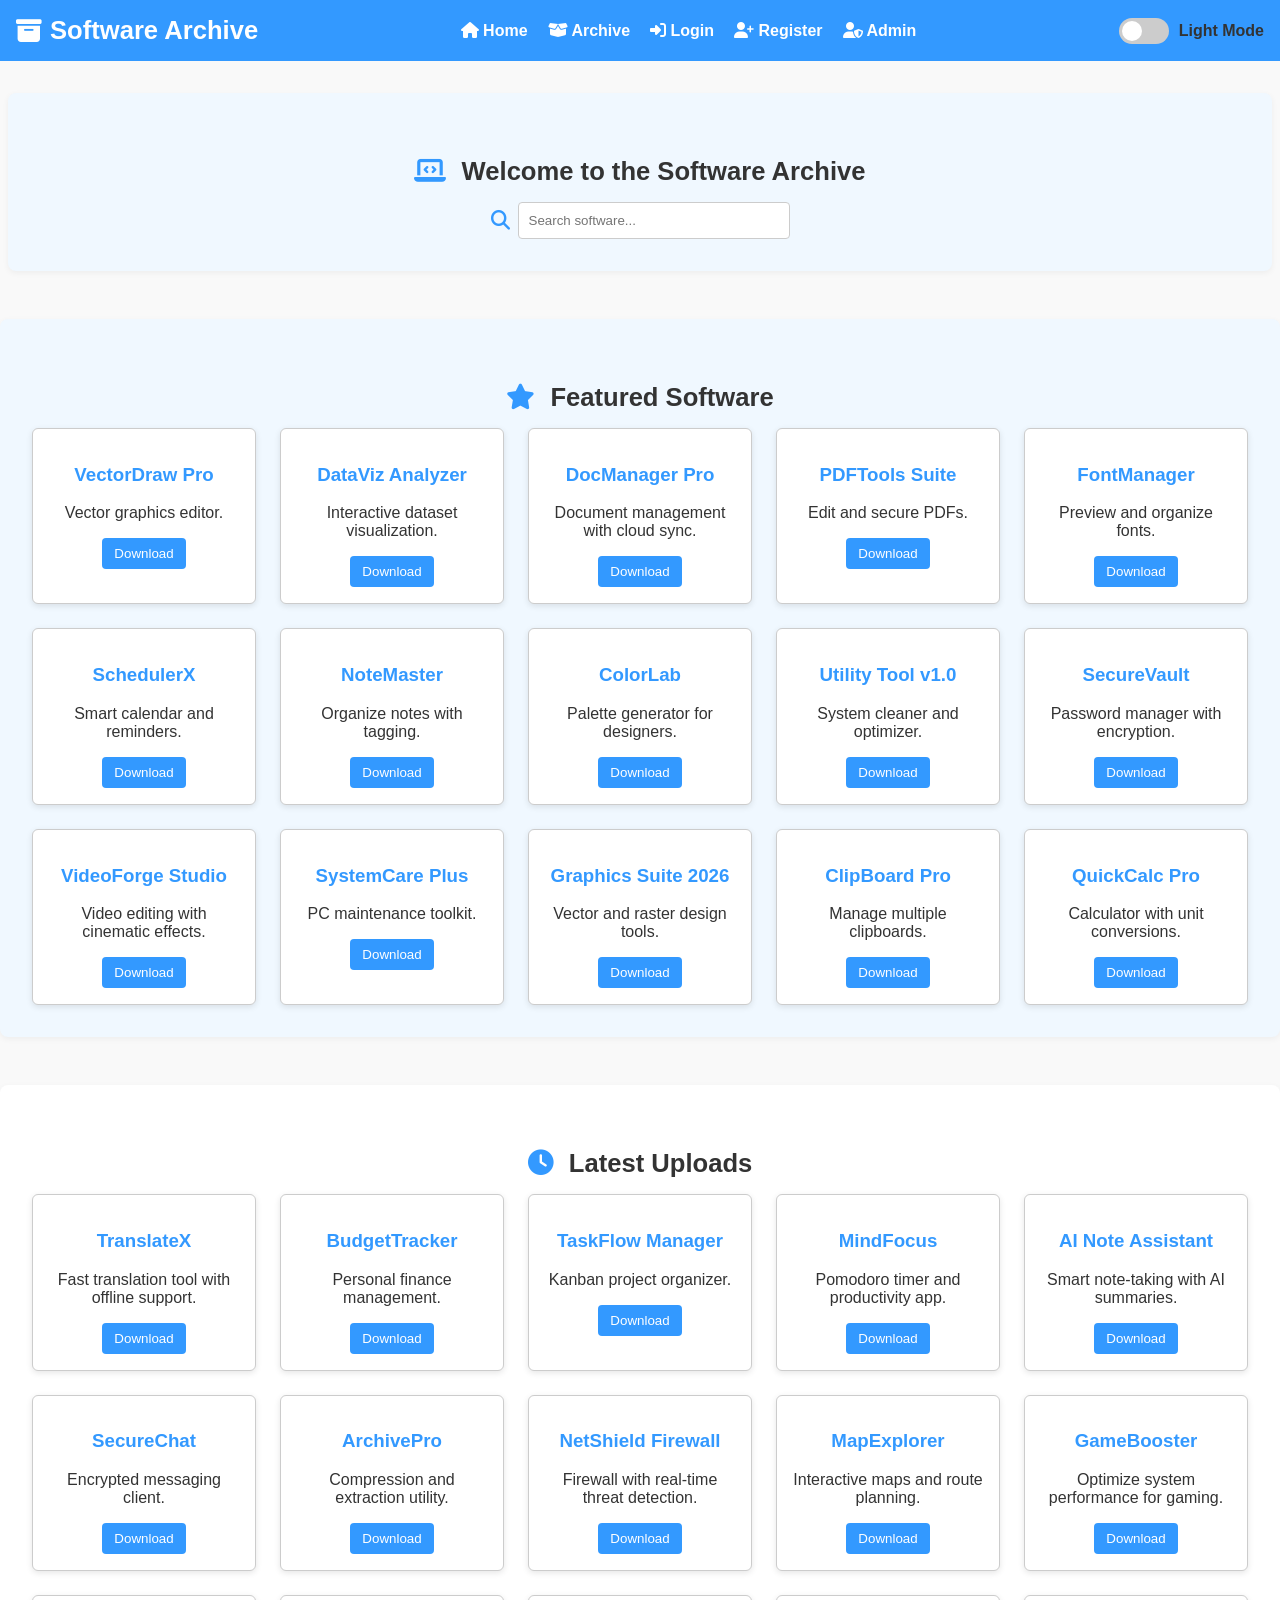
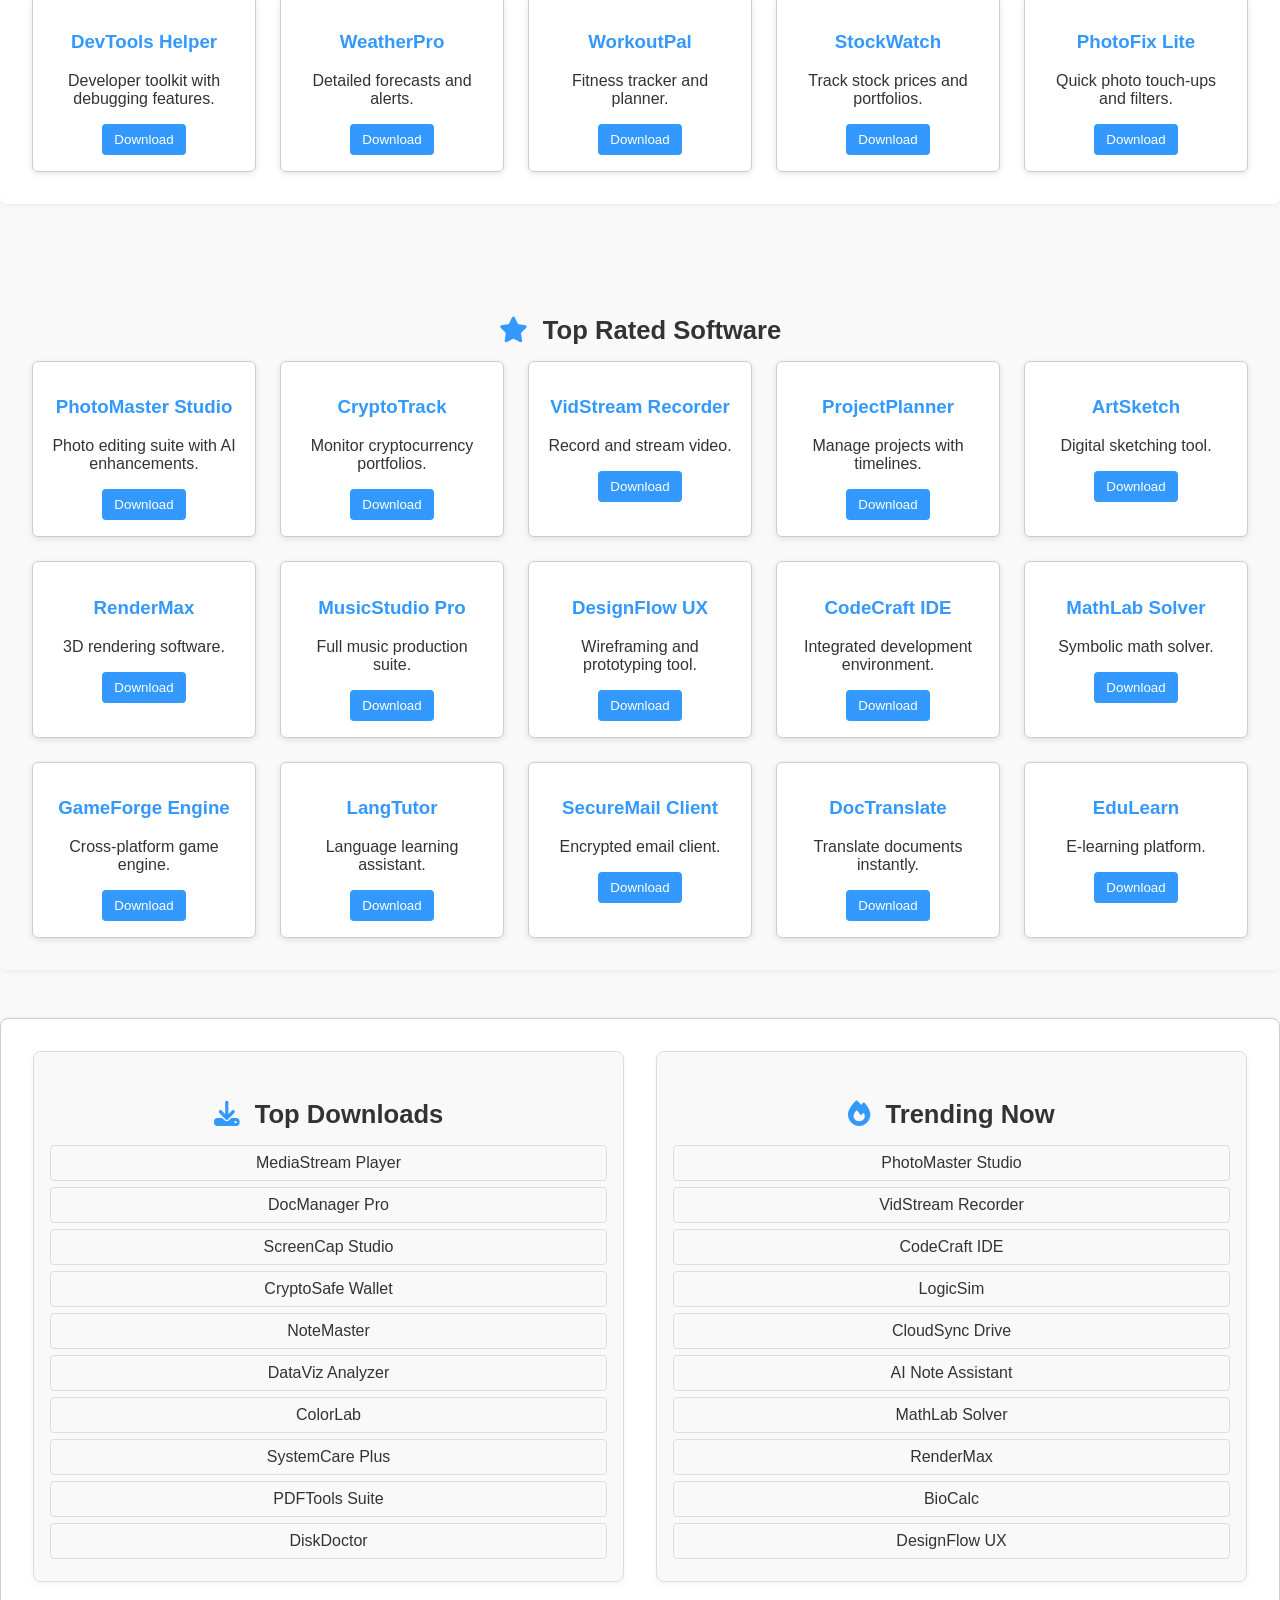
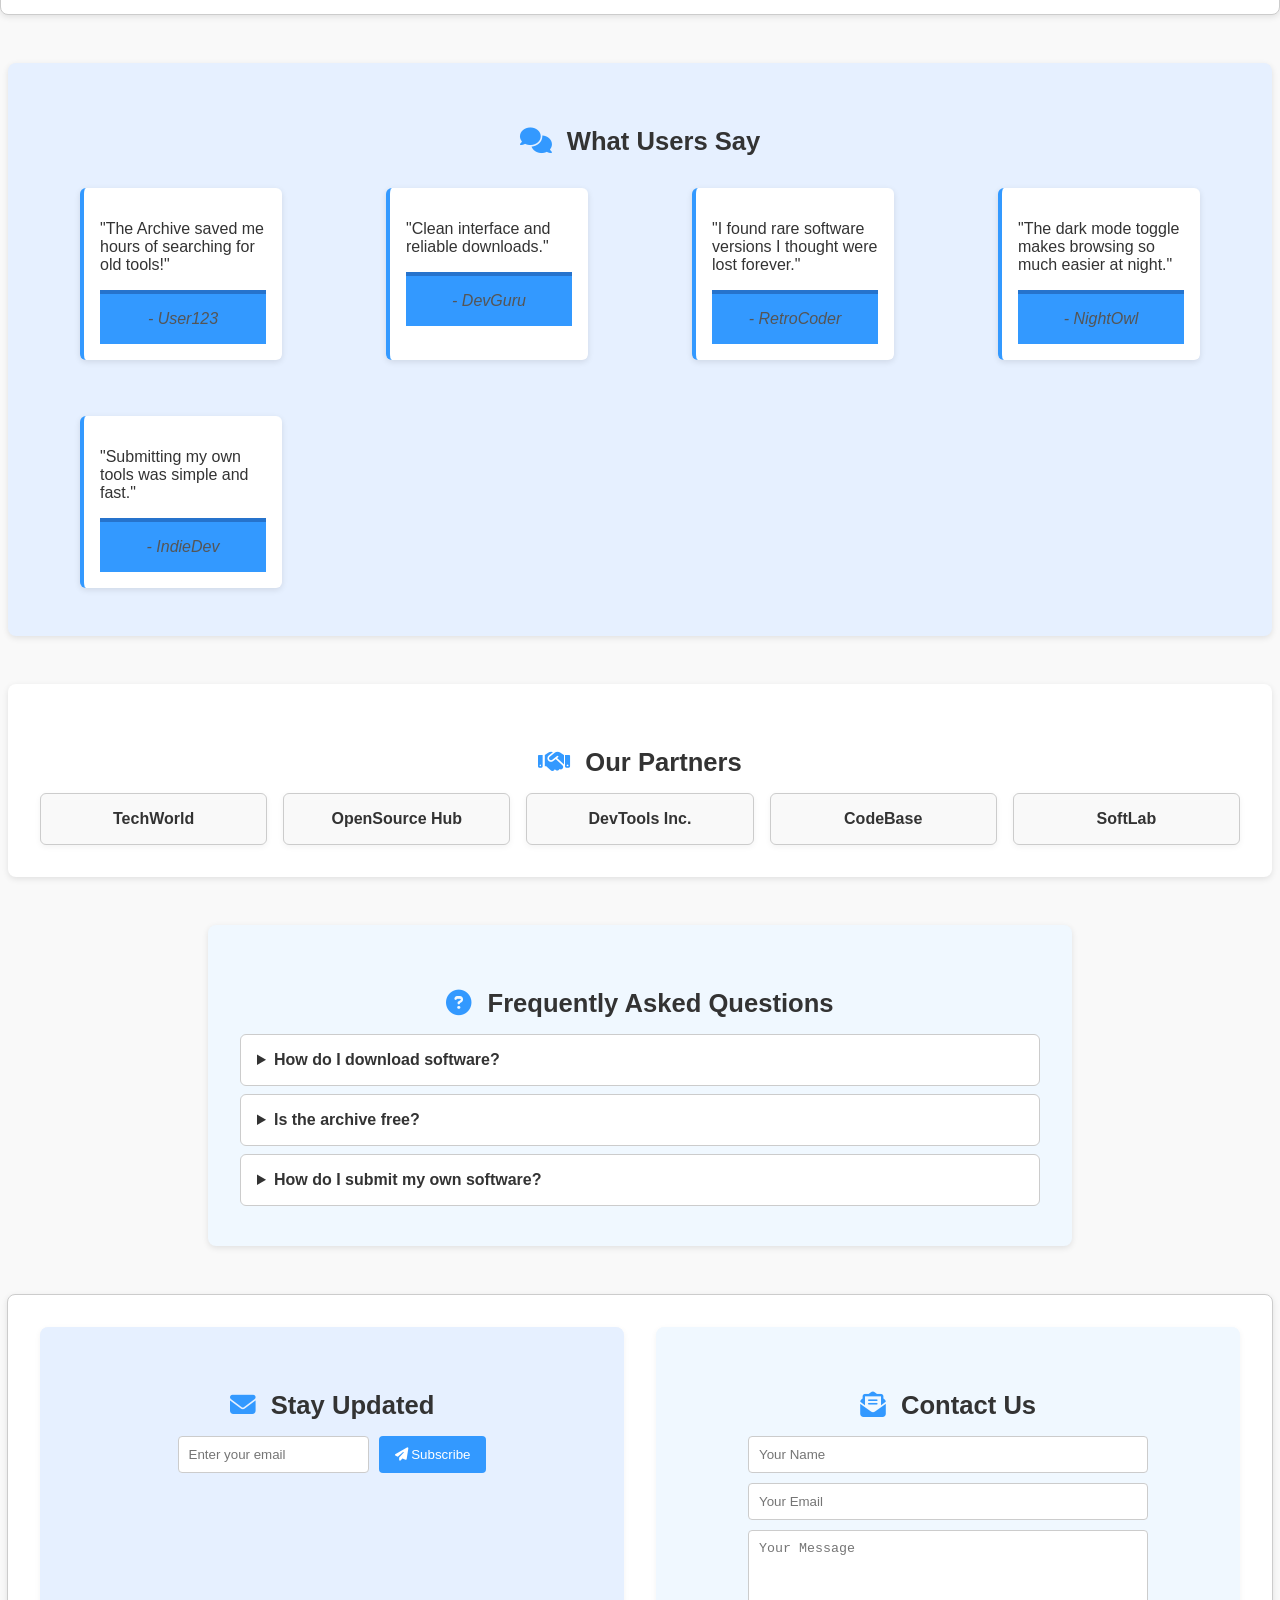
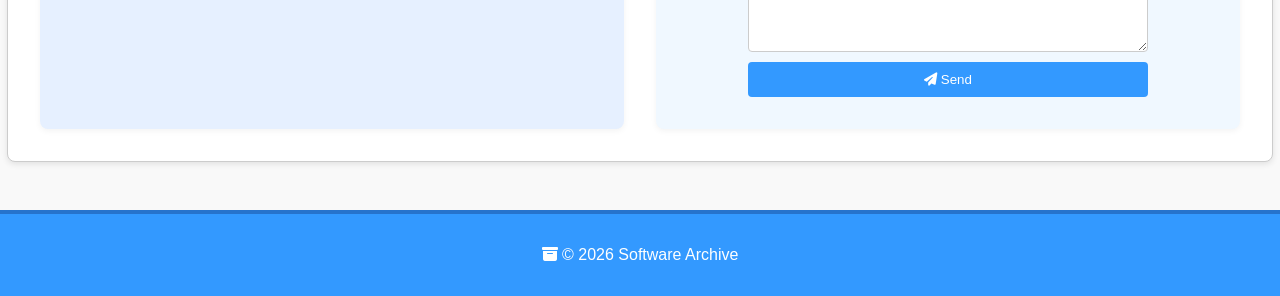
==== index.html @ b98affa4 "Rename Index.html to index.html" ====
<!DOCTYPE html>
<html lang="en">
<head>
  <meta charset="UTF-8">
  <meta name="viewport" content="width=device-width, initial-scale=1.0">
  <title>Software Archive</title>
  <link rel="stylesheet" href="index.css">
  <link rel="stylesheet" href="https://cdnjs.cloudflare.com/ajax/libs/font-awesome/6.5.0/css/all.min.css">
</head>
<body>
<header>
  <h1><i class="fas fa-archive"></i> Software Archive</h1>
  <nav>
    <a href="index.html"><i class="fas fa-home"></i> Home</a>
    <a href="archive.html"><i class="fas fa-box-open"></i> Archive</a>
    <a href="account.html"><i class="fas fa-sign-in-alt"></i> Login</a>
    <a href="account.html#register"><i class="fas fa-user-plus"></i> Register</a>
    <a href="admin.html"><i class="fas fa-user-shield"></i> Admin</a>
  </nav>

  <!-- Theme Toggle -->
  <div class="theme-toggle">
    <label class="switch">
      <input type="checkbox" id="theme-toggle">
      <span class="slider"></span>
    </label>
    <span id="theme-label">Light Mode</span>
  </div>
</header>


  <main>
    <!-- Hero -->
    <section class="hero">
      <h2><i class="fas fa-laptop-code"></i> Welcome to the Software Archive</h2>
      <div class="search-container">
        <i class="fas fa-search"></i>
        <input type="text" placeholder="Search software...">
      </div>
    </section>

    <!-- Featured -->
    <section id="featured" class="featured">
      <h2><i class="fas fa-star"></i> Featured Software</h2>
      <div class="featured-grid" id="featured-grid"></div>
    </section>

    <!-- Latest Uploads -->
    <section id="latest" class="latest">
      <h2><i class="fas fa-clock"></i> Latest Uploads</h2>
      <div class="latest-grid" id="latest-grid"></div>
    </section>

    <!-- Top Rated -->
    <section id="top-rated" class="top-rated">
      <h2><i class="fas fa-star"></i> Top Rated Software</h2>
      <div class="top-rated-grid" id="top-rated-grid"></div>
    </section>

    <!-- Top Downloads + Trending Side by Side -->
    <section class="downloads-trending">
      <div class="top-downloads">
        <h2><i class="fas fa-download"></i> Top Downloads</h2>
        <ol id="downloads-list"></ol>
      </div>
      <div class="trending">
        <h2><i class="fas fa-fire"></i> Trending Now</h2>
        <ul id="trending-list"></ul>
      </div>
    </section>

  <!-- Testimonials -->
<section class="testimonials">
  <h2><i class="fas fa-comments"></i> What Users Say</h2>
  <div class="testimonial-grid">
    <blockquote>
      <p>"The Archive saved me hours of searching for old tools!"</p>
      <footer>- User123</footer>
    </blockquote>

    <blockquote>
      <p>"Clean interface and reliable downloads."</p>
      <footer>- DevGuru</footer>
    </blockquote>

    <blockquote>
      <p>"I found rare software versions I thought were lost forever."</p>
      <footer>- RetroCoder</footer>
    </blockquote>

    <blockquote>
      <p>"The dark mode toggle makes browsing so much easier at night."</p>
      <footer>- NightOwl</footer>
    </blockquote>

    <blockquote>
      <p>"Submitting my own tools was simple and fast."</p>
      <footer>- IndieDev</footer>
    </blockquote>
  </div>
</section>

    <!-- Partners -->
    <section class="partners">
      <h2><i class="fas fa-handshake"></i> Our Partners</h2>
      <div class="partner-grid">
        <div class="partner-card">TechWorld</div>
        <div class="partner-card">OpenSource Hub</div>
        <div class="partner-card">DevTools Inc.</div>
        <div class="partner-card">CodeBase</div>
        <div class="partner-card">SoftLab</div>
      </div>
    </section>

    <!-- FAQ -->
    <section class="faq">
      <h2><i class="fas fa-question-circle"></i> Frequently Asked Questions</h2>
      <details><summary>How do I download software?</summary><p>Click the download button on any software card.</p></details>
      <details><summary>Is the archive free?</summary><p>Yes, all downloads are free to access.</p></details>
      <details><summary>How do I submit my own software?</summary><p>Register an account and use the submission form.</p></details>
    </section>

    <!-- Newsletter + Contact Side by Side -->
    <section class="newsletter-contact">
      <div class="newsletter">
        <h2><i class="fas fa-envelope"></i> Stay Updated</h2>
        <form>
          <input type="email" placeholder="Enter your email">
          <button type="submit"><i class="fas fa-paper-plane"></i> Subscribe</button>
        </form>
      </div>

      <div class="contact">
        <h2><i class="fas fa-envelope-open-text"></i> Contact Us</h2>
        <form>
          <input type="text" placeholder="Your Name">
          <input type="email" placeholder="Your Email">
          <textarea placeholder="Your Message"></textarea>
          <button type="submit"><i class="fas fa-paper-plane"></i> Send</button>
        </form>
      </div>
    </section>
  </main>

  <footer>
    <p><i class="fas fa-archive"></i> © 2026 Software Archive</p>
  </footer>

  <!-- Script -->
  <script src="script.js"></script>
</body>
</html>
---- index.css ----
html.dark body,
body.dark {
  background: #121212;
  color: #e0e0e0;
}

/* Base */
body {
  font-family: Arial, sans-serif;
  margin: 0;
  background: #f9f9f9;
  color: #333;
  transition: background-color 0.4s ease, color 0.4s ease;
}

/* Header */
header {
  display: flex;
  justify-content: space-between; /* title left, nav right */
  align-items: center;
  flex-wrap: wrap;
  background: #3399ff;
  color: #fff;
  padding: 1rem;
}
header h1 {
  margin: 0;
  font-size: 1.6rem;
  display: flex;
  align-items: center;
  gap: 8px;
}
header nav { display: flex; gap: 20px; }
header nav a { color: #fff; text-decoration: none; font-weight: bold; }
header nav a:hover { text-decoration: underline; }

/* Hero */
.hero {
  padding: 2rem;
  text-align: center;
  background: #f0f8ff;
  border-radius: 8px;
  margin: 2rem auto;
  max-width: 1200px;
  box-shadow: 0 2px 6px rgba(0,0,0,0.05);
}

/* Search Container */
.search-container {
  display: flex;
  justify-content: center;
  align-items: center;
  gap: 8px;
}
.search-container input {
  padding: 10px;
  width: 250px;
  border: 1px solid #ccc;
  border-radius: 4px;
}
.search-container i {
  font-size: 1.2rem;
  color: #3399ff;
  cursor: pointer;
  display: flex;
  align-items: center;
}

/* File Cards */
.file-card {
  background: #fff;
  border: 1px solid #ccc;
  padding: 1rem;
  border-radius: 6px;
  box-shadow: 0 2px 6px rgba(0,0,0,0.1);
  text-align: center;
}
.file-card h3 { color: #3399ff; }
.file-card button {
  background: #3399ff;
  color: #fff;
  border: none;
  padding: 8px 12px;
  border-radius: 4px;
  cursor: pointer;
}
.file-card button:hover { background: #2673cc; }

/* Grids */
.featured-grid, .latest-grid, .top-rated-grid {
  display: grid;
  grid-template-columns: repeat(5, 1fr);
  gap: 1.5rem;
  margin: 0 auto;
  max-width: 1400px;
}

/* Section Titles */
section h2 {
  text-align: center;
  margin: 2rem 0 1rem;
  font-size: 1.6rem;
  color: #333;
}
section h2 i { margin-right: 8px; color: #3399ff; }

/* Toggle Switch */
.theme-toggle { display: flex; align-items: center; gap: 10px; }
.switch { position: relative; display: inline-block; width: 50px; height: 26px; }
.switch input { opacity: 0; width: 0; height: 0; }
.slider {
  position: absolute; cursor: pointer; top: 0; left: 0; right: 0; bottom: 0;
  background-color: #ccc; transition: 0.4s; border-radius: 26px;
}
.slider:before {
  position: absolute; content: ""; height: 20px; width: 20px;
  left: 3px; bottom: 3px; background-color: white;
  transition: 0.4s; border-radius: 50%;
}
.switch input:checked + .slider { background-color: #3399ff; }
.switch input:checked + .slider:before { transform: translateX(24px); }
#theme-label { font-weight: bold; color: #333; }

/* Featured, Latest, Top Rated sections */
.featured, .latest, .top-rated {
  padding: 2rem;
  margin: 3rem auto;
  border-radius: 8px;
  max-width: 1400px;
  box-shadow: 0 2px 6px rgba(0,0,0,0.05);
}

/* Alternating backgrounds */
.featured { background: #f0f8ff; }
.latest   { background: #fff; }
.top-rated{ background: #f9f9f9; }

/* Dark Mode overrides */
body.dark .hero {
  background: #1f1f1f;
  border: 1px solid #333;
  color: #e0e0e0;
}
body.dark .featured,
body.dark .latest,
body.dark .top-rated {
  background: #1f1f1f;
  border: 1px solid #333;
  color: #e0e0e0;
  box-shadow: 0 2px 6px rgba(0,0,0,0.5);
}
body.dark .file-card {
  background: #222;
  border: 1px solid #333;
  color: #e0e0e0;
  box-shadow: 0 2px 6px rgba(0,0,0,0.5);
}
body.dark .file-card h3 { color: #66b2ff; }
body.dark .file-card button {
  background: #3399ff;
  color: #fff;
}
body.dark .file-card button:hover { background: #2673cc; }
/* Downloads + Trending side by side */
.downloads-trending {
  display: grid;
  grid-template-columns: 1fr 1fr;
  gap: 2rem;
  margin: 3rem auto;
  max-width: 1400px;
  background: #fff;
  border: 1px solid #ccc;
  border-radius: 8px;
  padding: 2rem;
  box-shadow: 0 2px 6px rgba(0,0,0,0.1);
}
.top-downloads, .trending {
  background: #f9f9f9;
  border: 1px solid #ddd;
  padding: 1rem;
  border-radius: 8px;
  box-shadow: 0 2px 6px rgba(0,0,0,0.05);
}
.top-downloads ol, .trending ul { list-style: none; padding: 0; margin: 0; }
.top-downloads li, .trending li {
  background: #f9f9f9;
  border: 1px solid #ddd;
  margin: 6px 0;
  padding: 8px;
  border-radius: 4px;
  text-align: center;
  transition: background 0.2s ease, transform 0.2s ease;
}
.top-downloads li:hover, .trending li:hover {
  background: #e6f0ff;
  transform: scale(1.03);
}

/* Testimonials */
.testimonials {
  padding: 2rem;
  background: #e6f0ff;
  text-align: center;
  border-radius: 8px;
  margin: 3rem auto;
  max-width: 1200px;
  box-shadow: 0 2px 6px rgba(0,0,0,0.1);
}
.testimonial-grid {
  display: grid;
  grid-template-columns: repeat(auto-fit, minmax(260px, 1fr));
  gap: 1.5rem;
  margin-top: 1rem;
}
.testimonial-grid blockquote {
  background: #fff;
  border-left: 4px solid #3399ff;
  padding: 1rem;
  border-radius: 6px;
  box-shadow: 0 2px 6px rgba(0,0,0,0.1);
  text-align: left;
}
.testimonial-grid footer { font-style: italic; margin-top: 0.5rem; color: #555; }

/* Partners */
.partners {
  padding: 2rem;
  background: #fff;
  text-align: center;
  border-radius: 8px;
  margin: 3rem auto;
  max-width: 1200px;
  box-shadow: 0 2px 6px rgba(0,0,0,0.1);
}
.partner-grid {
  display: grid;
  grid-template-columns: repeat(auto-fit, minmax(160px, 1fr));
  gap: 1rem;
  margin-top: 1rem;
}
.partner-card {
  background: #f9f9f9;
  border: 1px solid #ccc;
  padding: 1rem;
  border-radius: 6px;
  box-shadow: 0 2px 6px rgba(0,0,0,0.05);
  font-weight: bold;
  text-align: center;
  transition: transform 0.2s ease;
}
.partner-card:hover { transform: scale(1.05); }

/* FAQ */
.faq {
  padding: 2rem;
  background: #f0f8ff;
  border-radius: 8px;
  margin: 3rem auto;
  max-width: 800px;
  box-shadow: 0 2px 6px rgba(0,0,0,0.1);
}
.faq details {
  background: #fff;
  border: 1px solid #ccc;
  margin: 0.5rem auto;
  padding: 1rem;
  border-radius: 6px;
  transition: background 0.2s ease;
}
.faq details:hover { background: #e6f0ff; }
.faq summary { font-weight: bold; cursor: pointer; }

/* Newsletter + Contact */
.newsletter-contact {
  display: grid;
  grid-template-columns: 1fr 1fr;
  gap: 2rem;
  margin: 3rem auto;
  max-width: 1200px;
  background: #fff;
  border: 1px solid #ccc;
  border-radius: 8px;
  padding: 2rem;
  box-shadow: 0 2px 6px rgba(0,0,0,0.1);
}
.newsletter {
  background: #e6f0ff;
  padding: 2rem;
  border-radius: 8px;
  text-align: center;
  box-shadow: 0 2px 6px rgba(0,0,0,0.05);
}
.newsletter form {
  display: flex;
  justify-content: center;
  gap: 10px;
  flex-wrap: wrap;
}
.newsletter input {
  padding: 10px;
  border: 1px solid #ccc;
  border-radius: 4px;
}
.newsletter button {
  background: #3399ff;
  color: #fff;
  padding: 10px 16px;
  border: none;
  border-radius: 4px;
  cursor: pointer;
}
.newsletter button:hover { background: #2673cc; }

.contact {
  background: #f0f8ff;
  padding: 2rem;
  border-radius: 8px;
  text-align: center;
  box-shadow: 0 2px 6px rgba(0,0,0,0.05);
}
.contact form {
  display: flex;
  flex-direction: column;
  gap: 10px;
  max-width: 400px;
  margin: 0 auto;
}
.contact input, .contact textarea {
  padding: 10px;
  border: 1px solid #ccc;
  border-radius: 4px;
}
.contact textarea { min-height: 100px; }
.contact button {
  background: #3399ff;
  color: #fff;
  padding: 10px 16px;
  border: none;
  border-radius: 4px;
  cursor: pointer;
}
.contact button:hover { background: #2673cc; }

/* Footer */
footer {
  background: #3399ff;
  color: #fff;
  text-align: center;
  padding: 1rem;
  margin-top: 3rem;
  border-top: 4px solid #2673cc;
}

/* Dark Mode overrides */
body.dark header { background: #222; }
body.dark footer { background: #222; color: #e0e0e0; }
body.dark section h2 { color: #e0e0e0; }
body.dark section h2 i { color: #66b2ff; }
body.dark #theme-label { color: #e0e0e0; }

body.dark .downloads-trending,
body.dark .testimonials,
body.dark .newsletter-contact,
body.dark .partners,
body.dark .faq,
body.dark .newsletter,
body.dark .contact {
  background: #1f1f1f;
  border: 1px solid #333;
  color: #e0e0e0;
  box-shadow: 0 2px 6px rgba(0,0,0,0.5);
}

body.dark .top-downloads,
body.dark .trending,
body.dark .partner-card,
body.dark .faq details,
body.dark .testimonial-grid blockquote {
  background: #222;
  border: 1px solid #333;
  color: #e0e0e0;
}

body.dark .top-downloads li,
body.dark .trending li {
  background: #1f1f1f;
  border: 1px solid #333;
  color: #e0e0e0;
}
body.dark .top-downloads li:hover,
body.dark .trending li:hover,
body.dark .faq details:hover,
body.dark .partner-card:hover {
  background: #333;
}
body.dark .testimonial-grid footer { color: #aaa; }

/* Responsive */
@media (max-width: 1024px) {
  .featured-grid, .latest-grid, .top-rated-grid {
    grid-template-columns: repeat(3, 1fr);
  }
  .downloads-trending,
  .newsletter-contact {
    grid-template-columns: 1fr;
  }
}
@media (max-width: 768px) {
  .featured-grid, .latest-grid, .top-rated-grid {
    grid-template-columns: repeat(2, 1fr);
  }
}
@media (max-width: 480px) {
  .featured-grid, .latest-grid, .top-rated-grid {
    grid-template-columns: 1fr;
  }
}
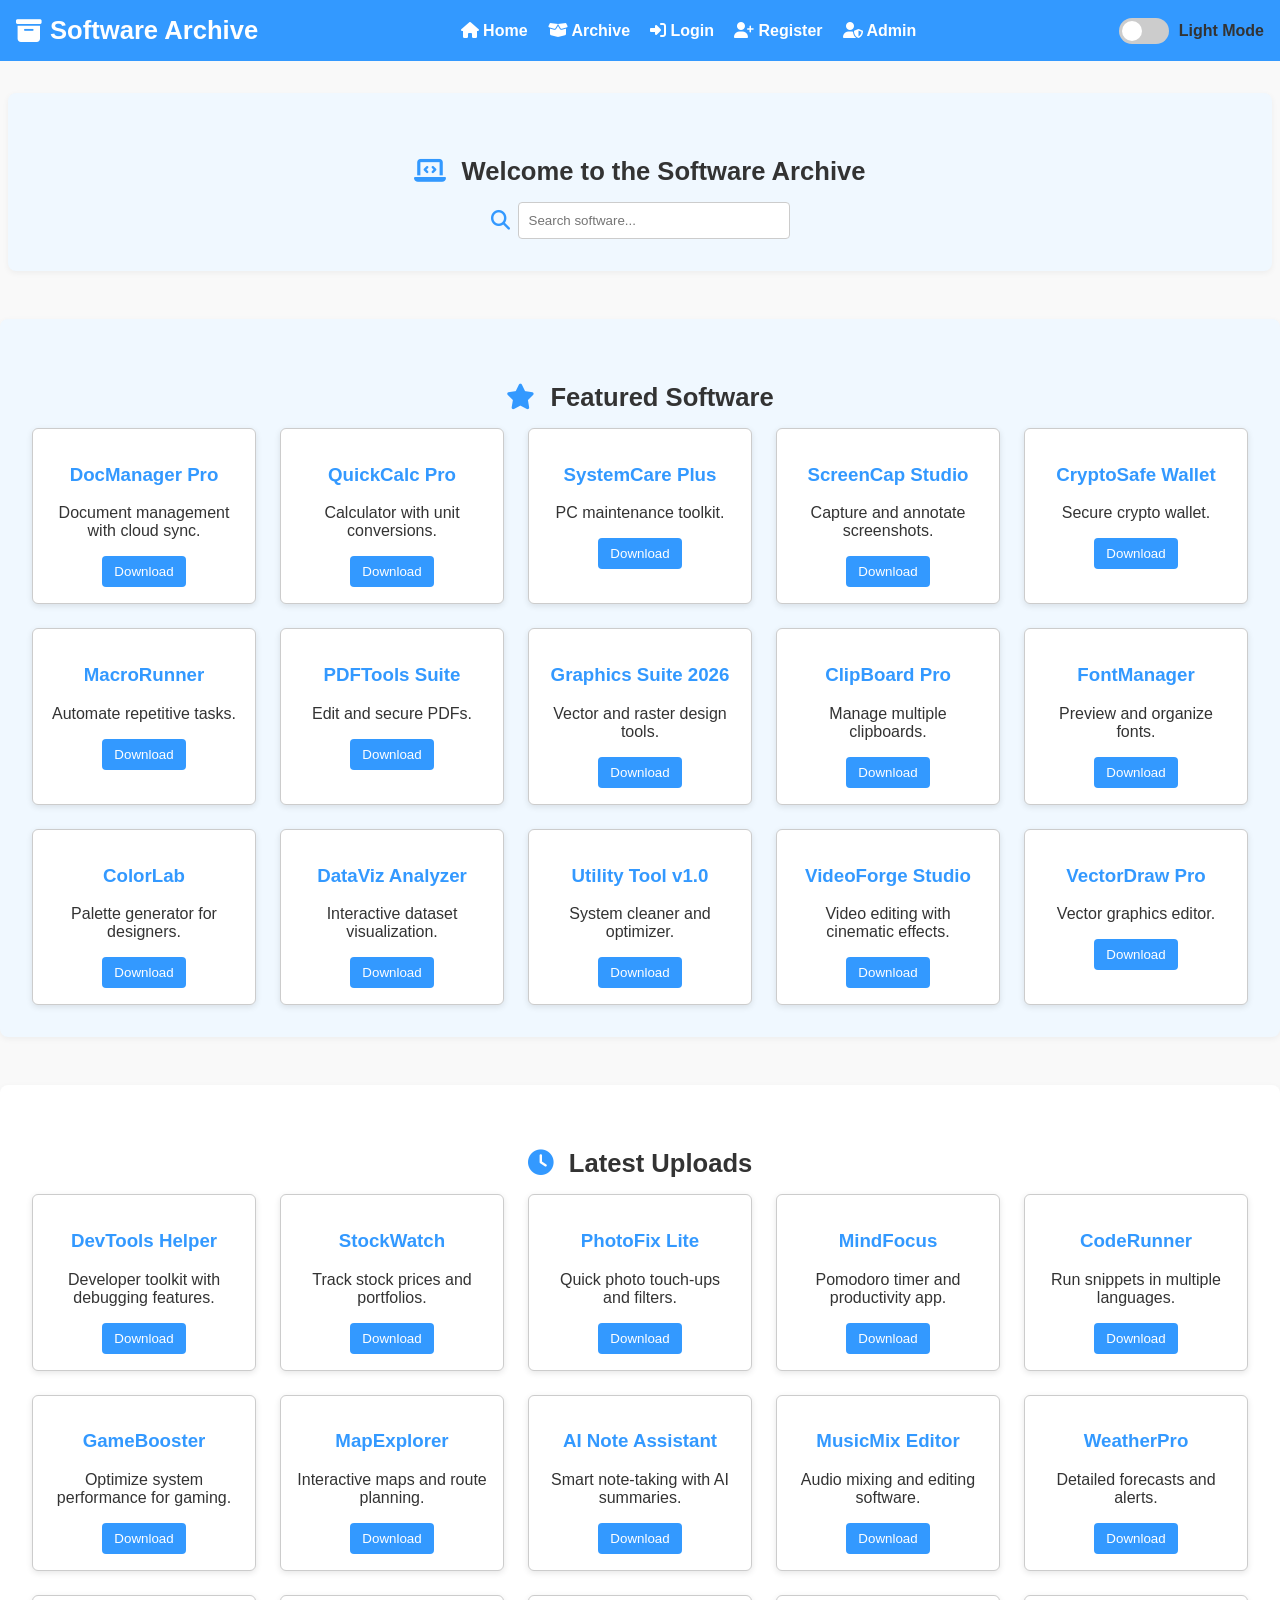
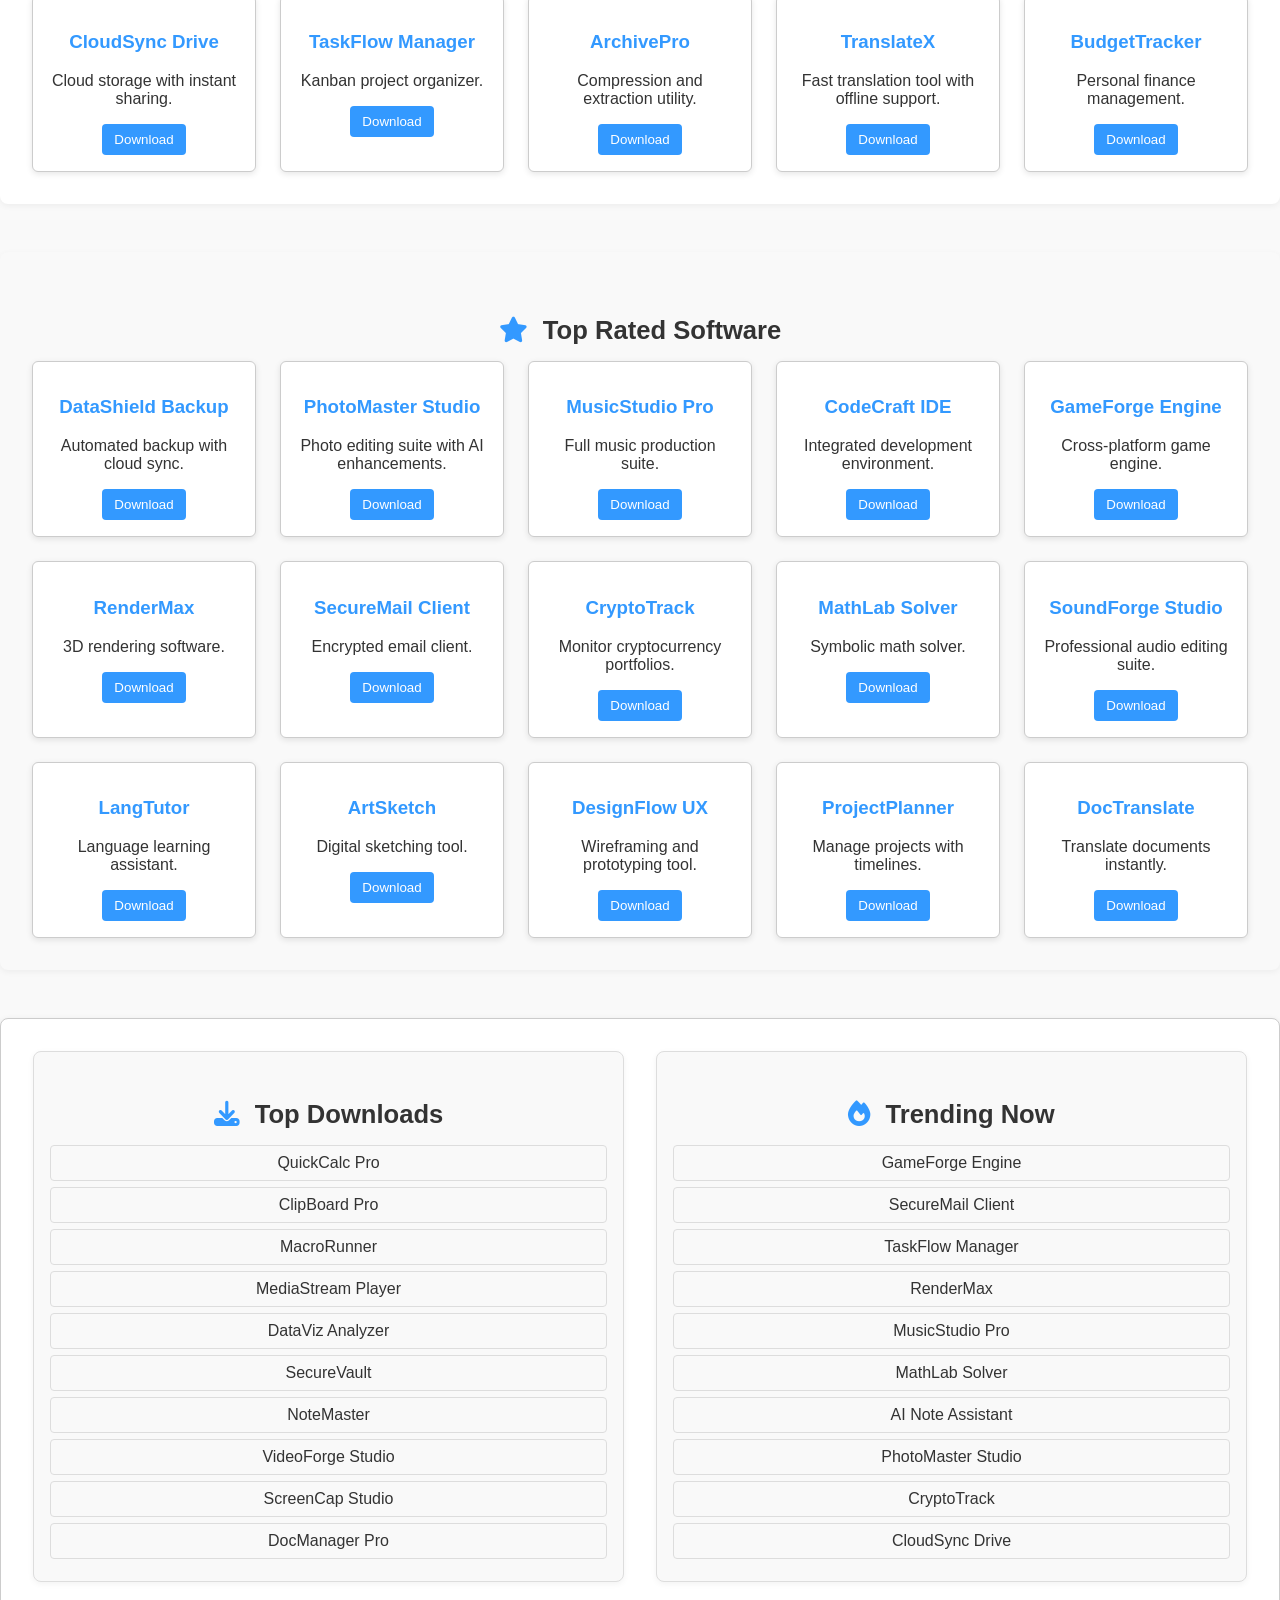
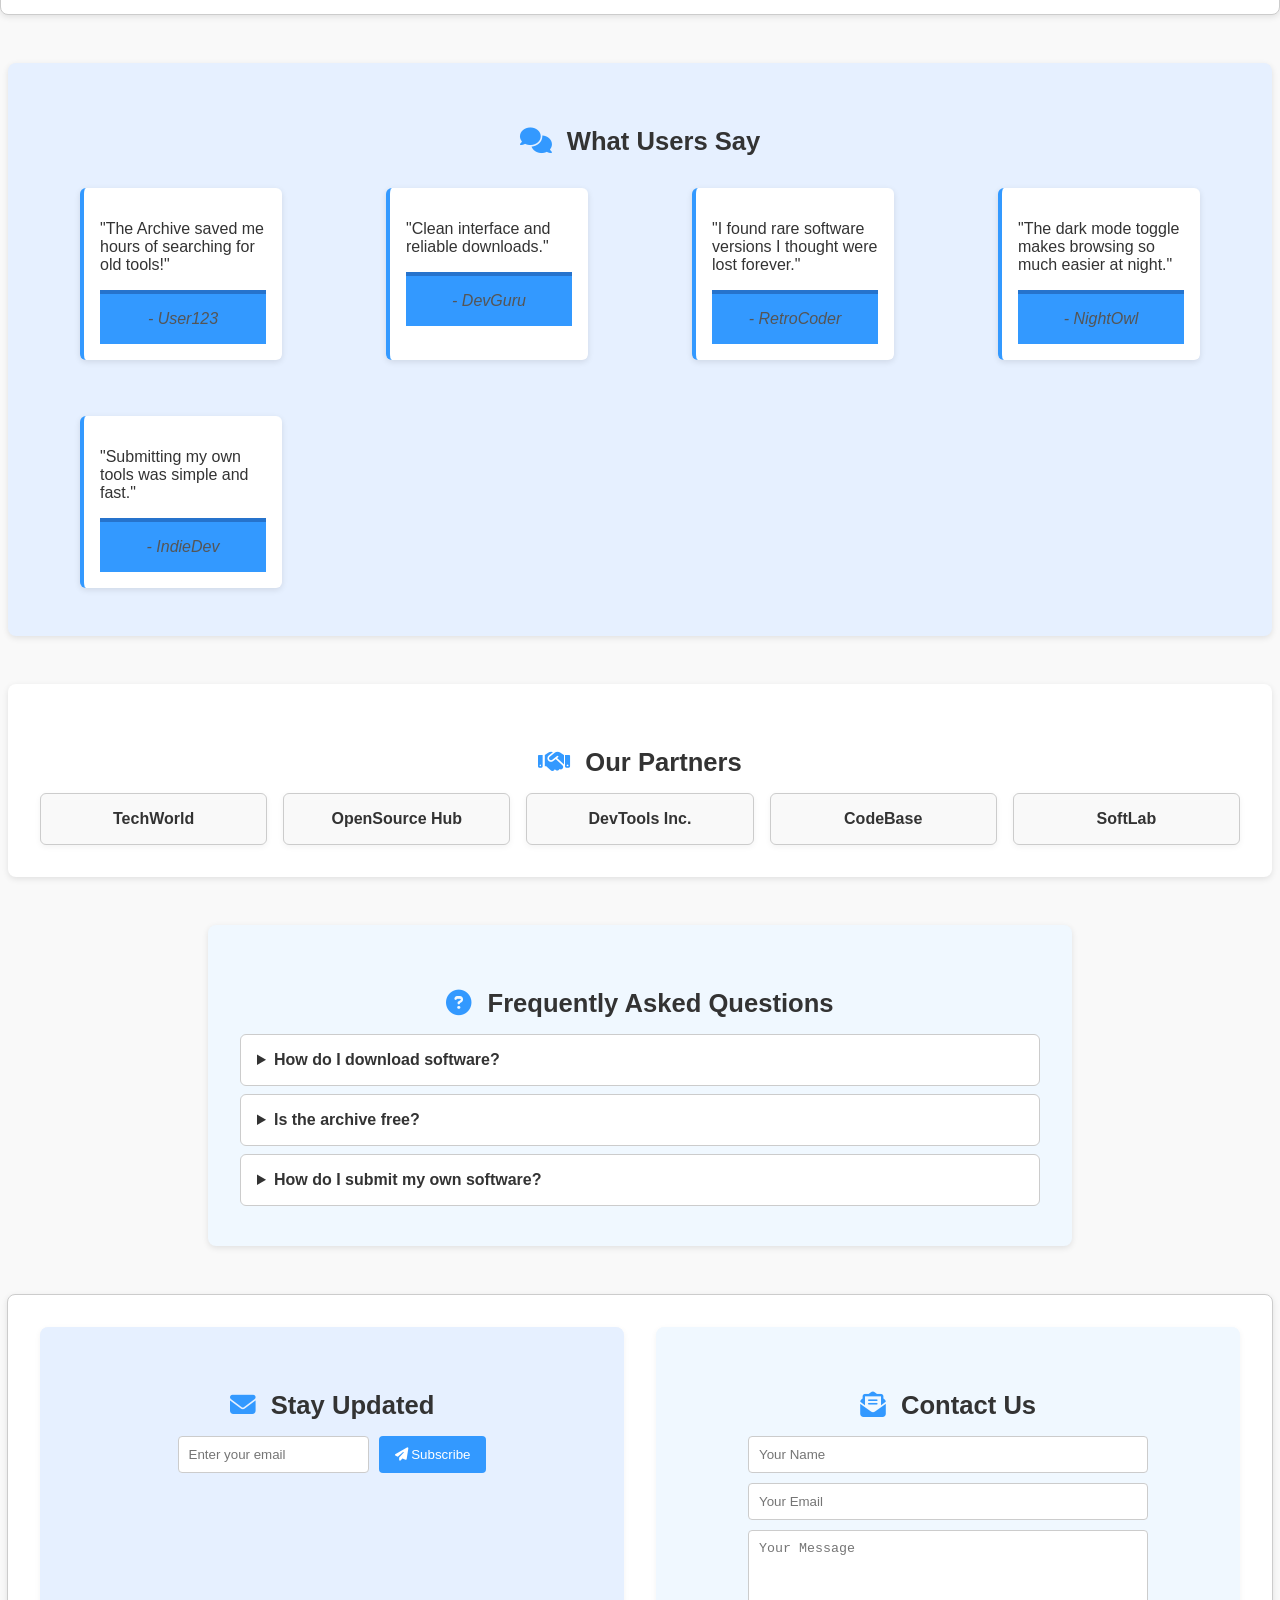
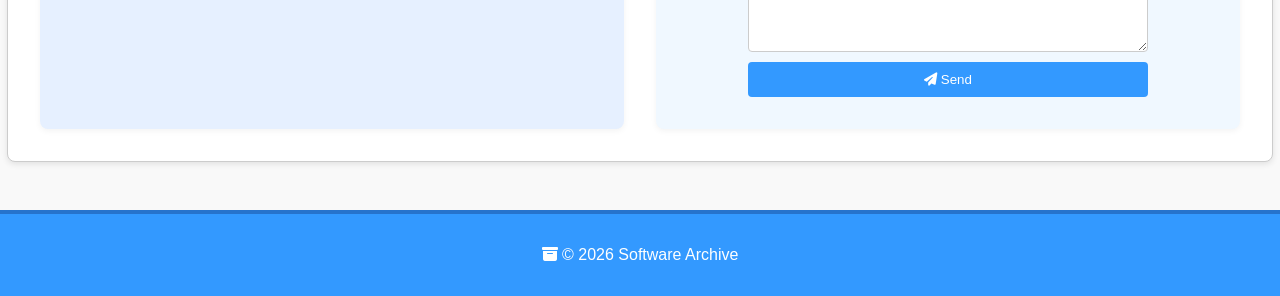
==== commit c0334b81: "updated layout for mobile" ====
--- a/index.html
+++ b/index.html
@@ -10,6 +10,7 @@
 <body>
 <header>
   <h1><i class="fas fa-archive"></i> Software Archive</h1>
+  <div class="menu-toggle">☰</div>
   <nav>
     <a href="index.html"><i class="fas fa-home"></i> Home</a>
     <a href="archive.html"><i class="fas fa-box-open"></i> Archive</a>
--- a/index.css
+++ b/index.css
@@ -415,3 +415,82 @@
     grid-template-columns: 1fr;
   }
 }
+
+/* Responsive Header for Mobile */
+@media (max-width: 768px) {
+  header {
+    flex-direction: column;       /* stack items vertically */
+    align-items: flex-start;
+  }
+
+  header h1 {
+    font-size: 1.4rem;
+    margin-bottom: 0.5rem;
+  }
+
+  /* Hide nav by default on mobile */
+  header nav {
+    display: none;
+    flex-direction: column;
+    gap: 10px;
+    width: 100%;
+  }
+
+  /* Show nav when active */
+  header nav.active {
+    display: flex;
+  }
+
+  /* Hamburger button */
+  .menu-toggle {
+    display: block;
+    cursor: pointer;
+    font-size: 1.5rem;
+    margin-left: auto;
+    color: #fff;
+  }
+
+  /* Theme toggle moves below nav */
+  .theme-toggle {
+    margin-top: 1rem;
+    justify-content: flex-start;
+  }
+}
+/* Hide hamburger by default (desktop) */
+.menu-toggle {
+  display: none;
+}
+
+/* Show hamburger only on mobile */
+@media (max-width: 768px) {
+  .menu-toggle {
+    display: block;
+    cursor: pointer;
+    font-size: 1.5rem;
+    margin-left: auto;
+    color: #fff;
+  }
+
+  header {
+    flex-direction: column;
+    align-items: flex-start;
+  }
+
+  header nav {
+    display: none;               /* hidden until toggled */
+    flex-direction: column;
+    gap: 10px;
+    width: 100%;
+  }
+
+  header nav.active {
+    display: flex;               /* shown when toggled */
+  }
+
+  .theme-toggle {
+    margin-top: 1rem;
+    justify-content: flex-start;
+  }
+}
+
+
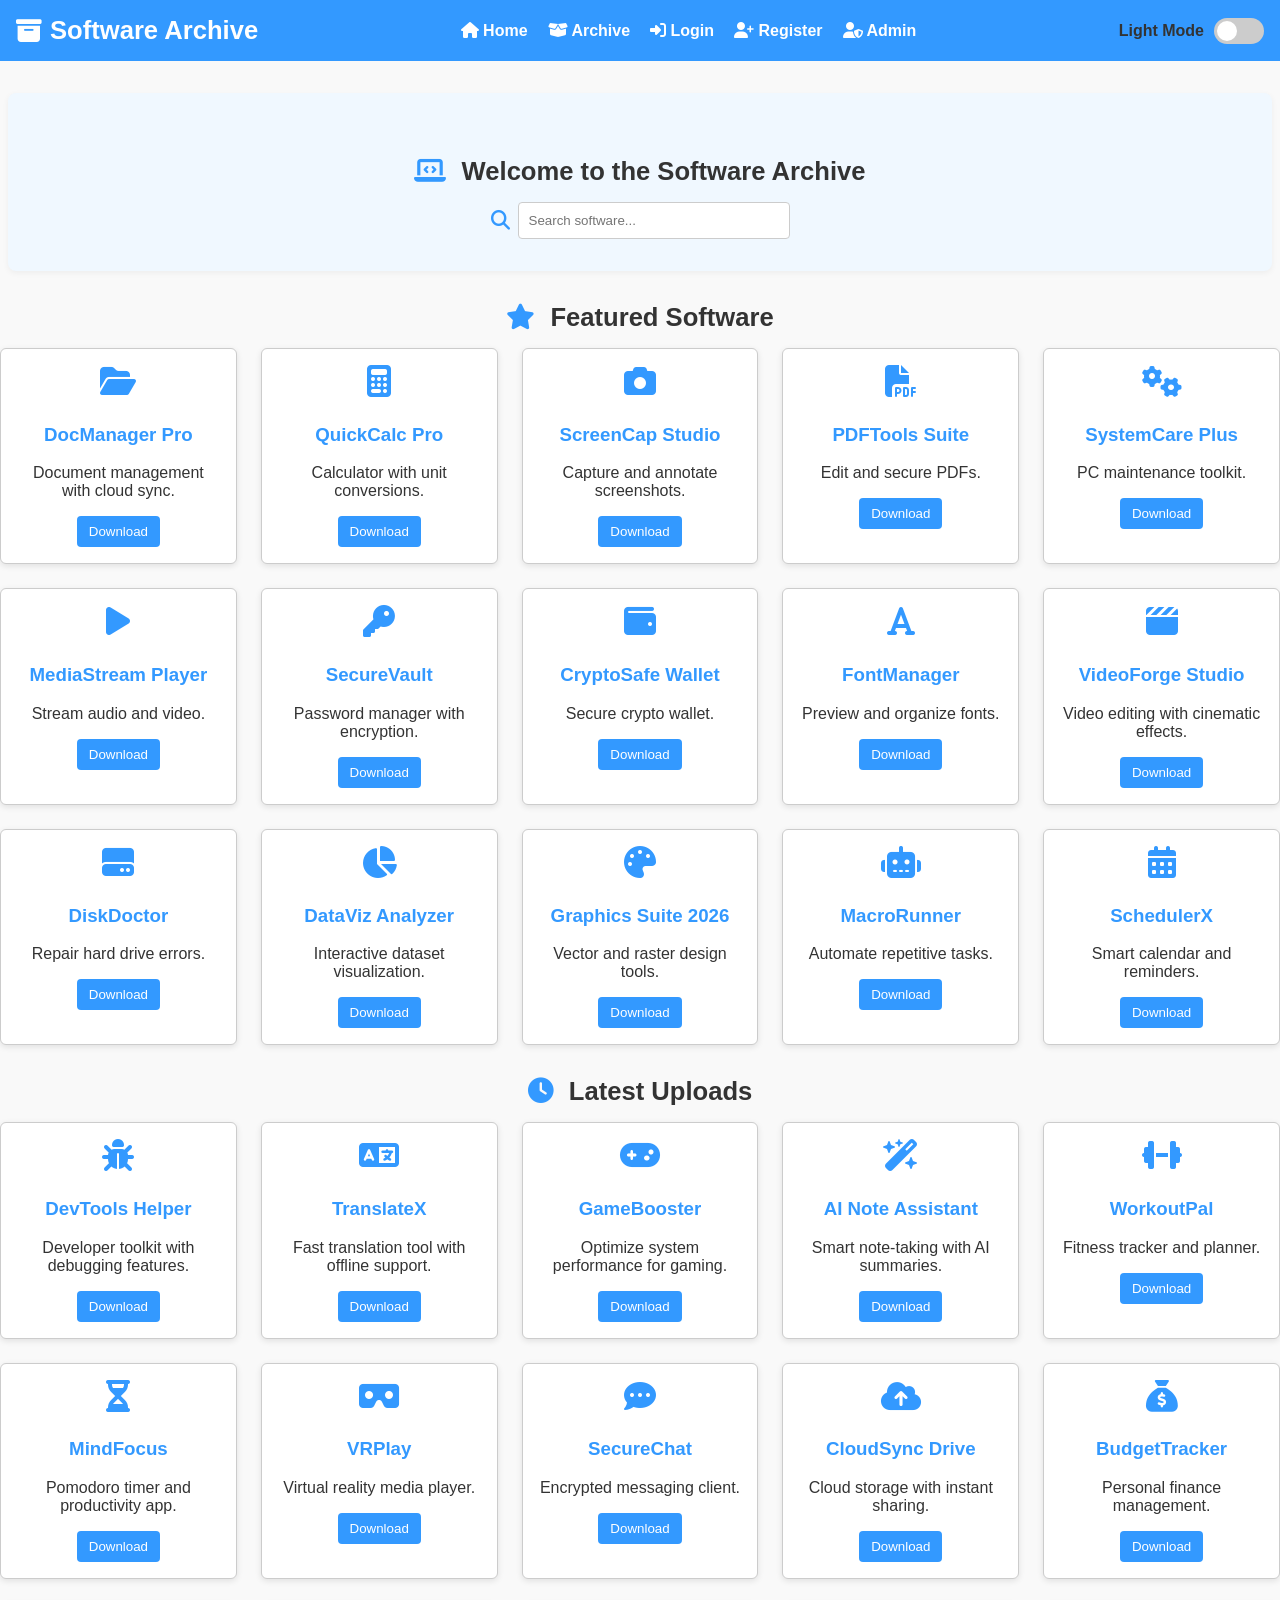
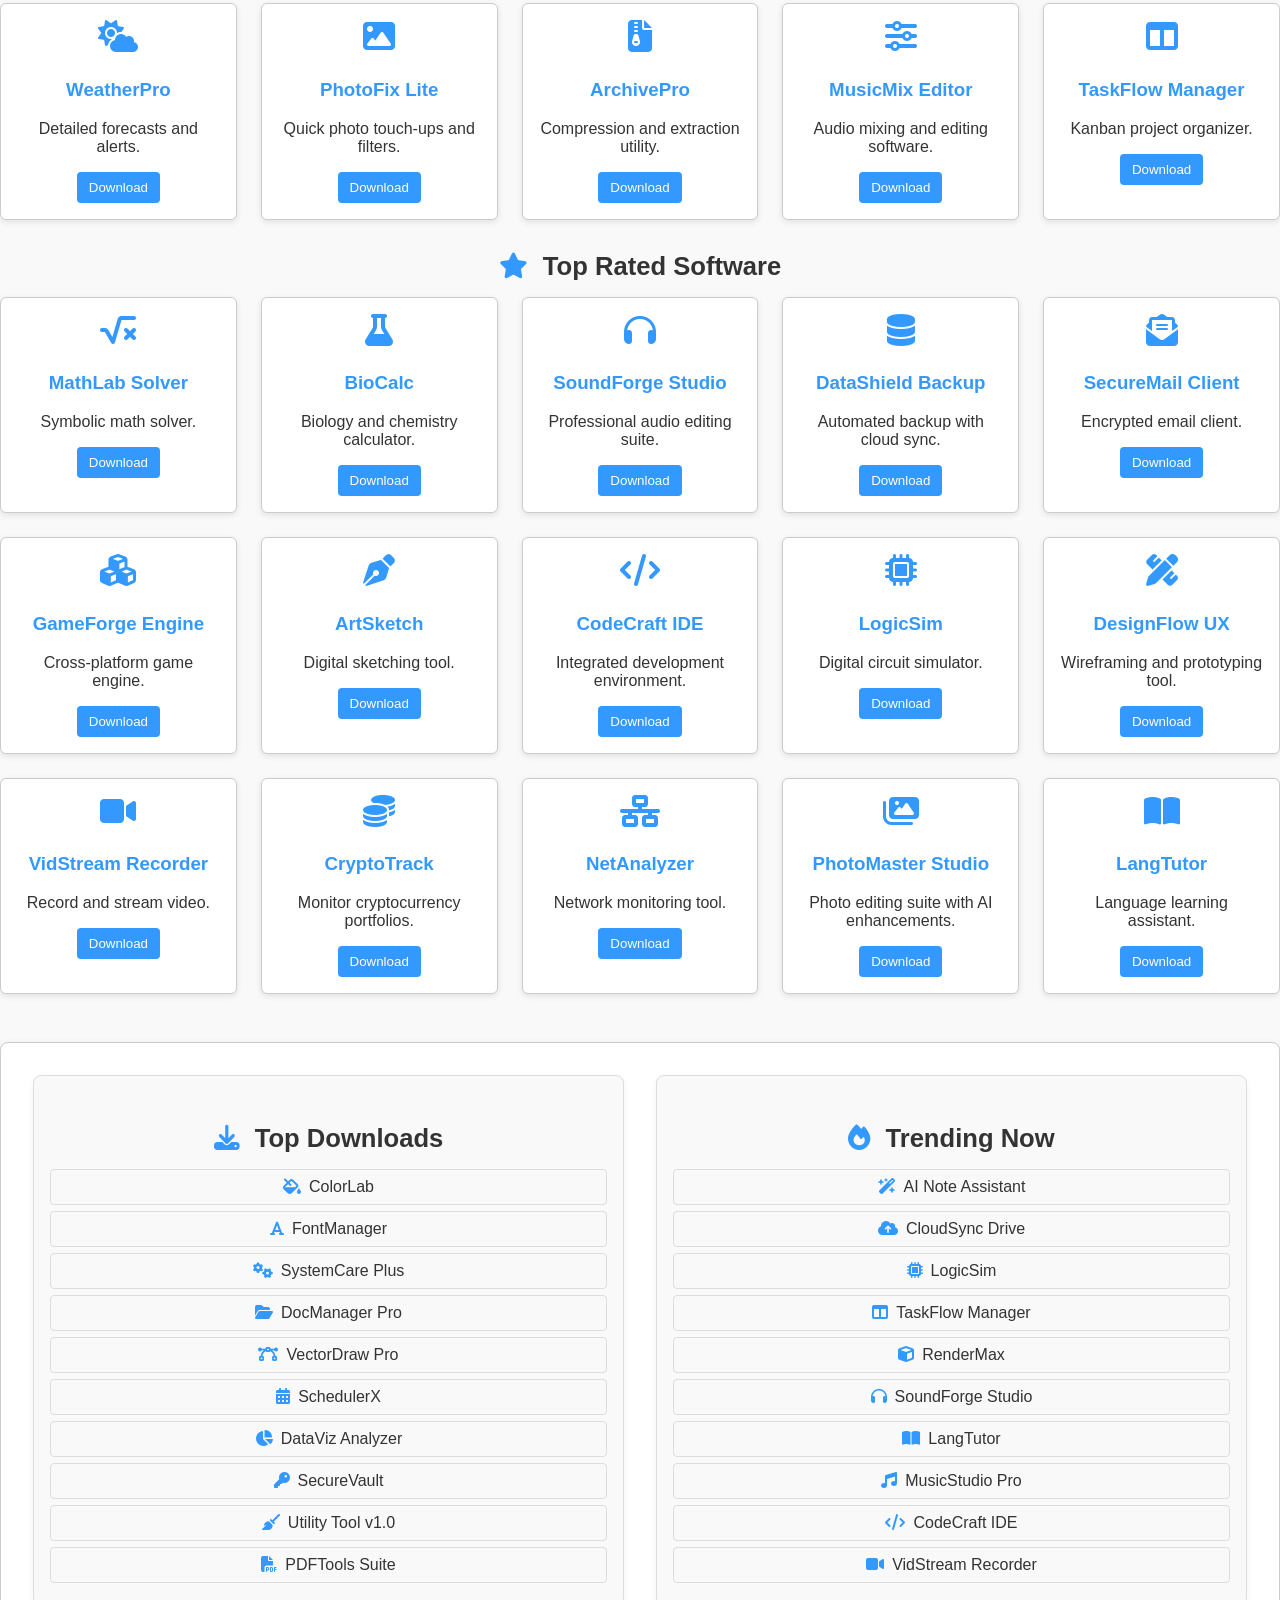
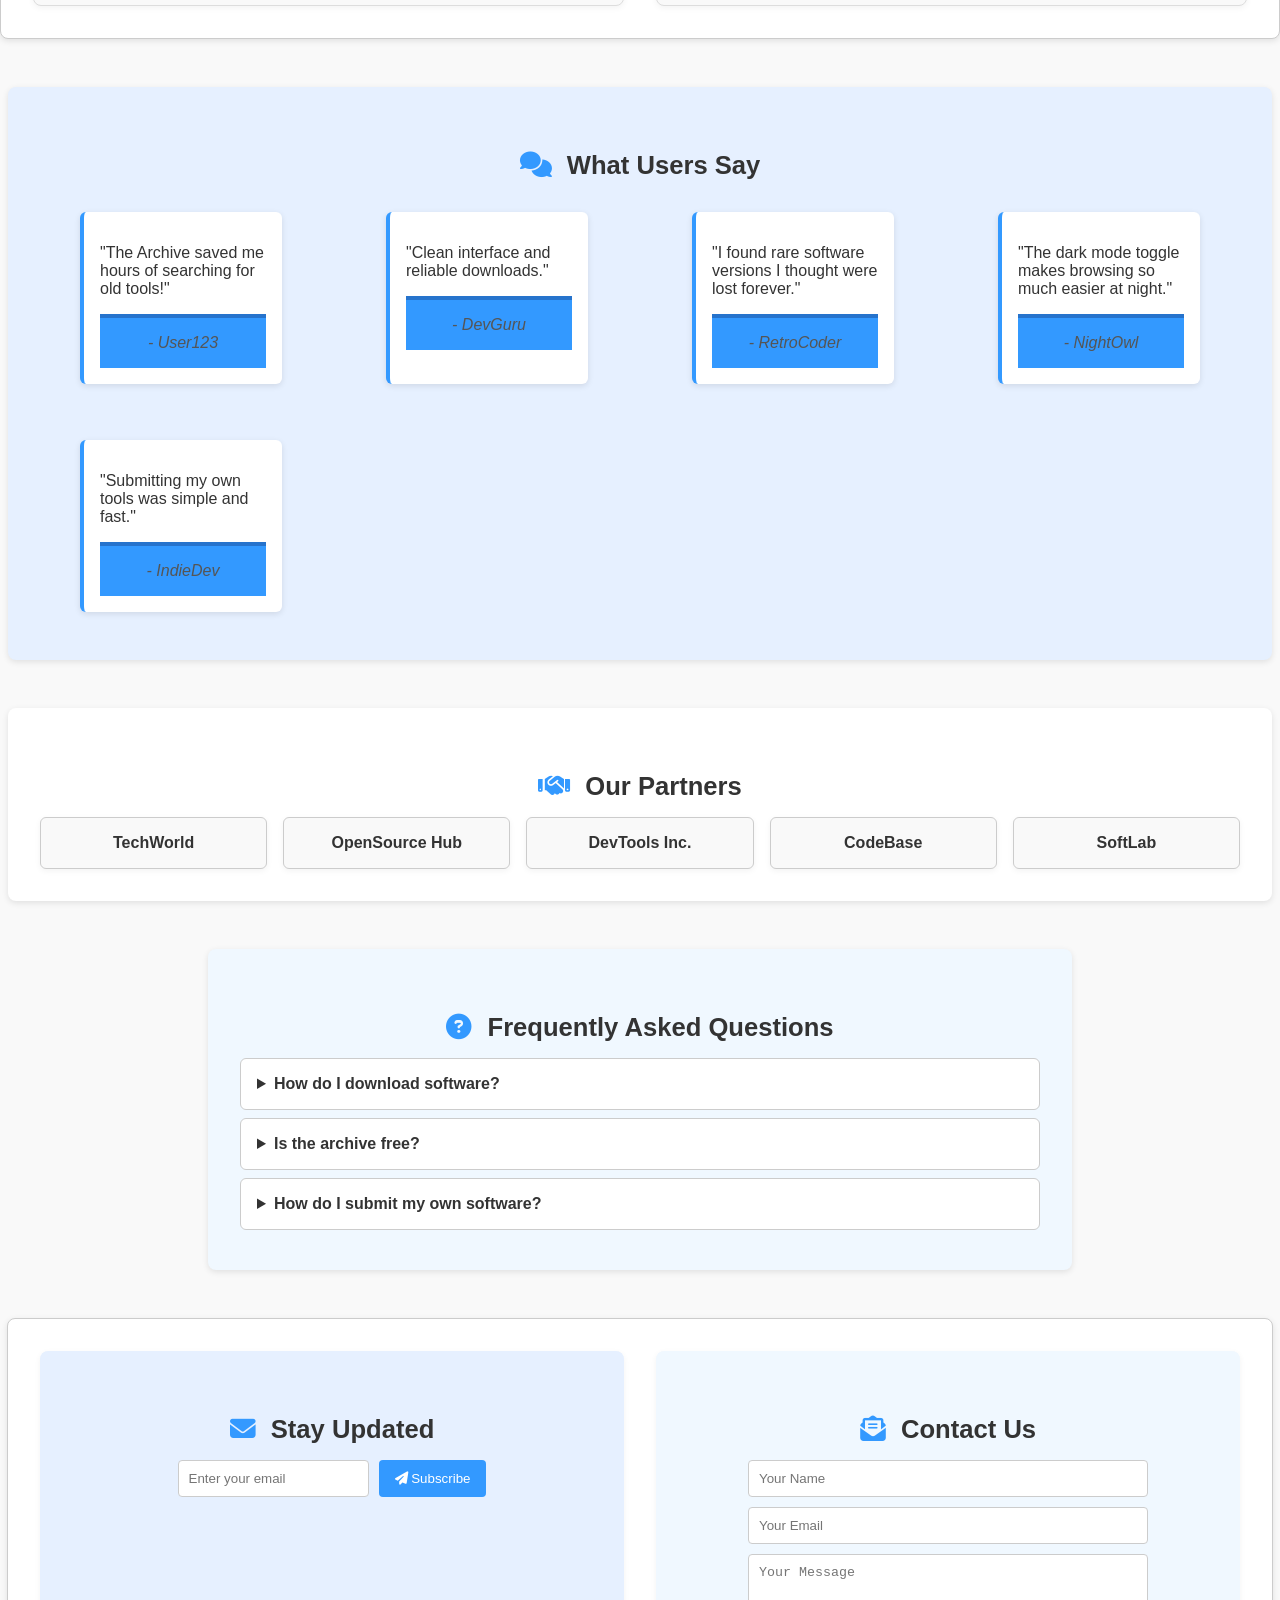
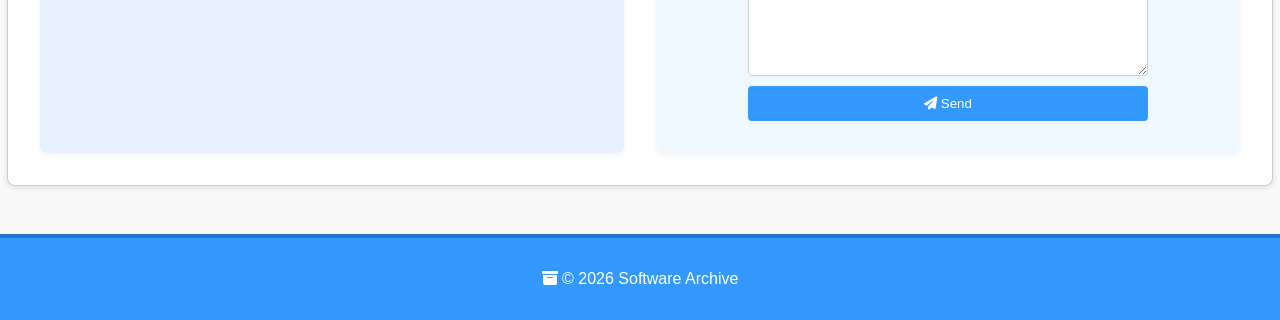
==== commit da52e96c: "added search, admin panel scaling fix" ====
--- a/index.html
+++ b/index.html
@@ -35,8 +35,8 @@
     <section class="hero">
       <h2><i class="fas fa-laptop-code"></i> Welcome to the Software Archive</h2>
       <div class="search-container">
-        <i class="fas fa-search"></i>
-        <input type="text" placeholder="Search software...">
+        <i class="fas fa-search" id="hero-search-btn"></i>
+        <input type="text" id="hero-search-input" placeholder="Search software...">
       </div>
     </section>
 
--- a/index.css
+++ b/index.css
@@ -1,496 +1,494 @@
-html.dark body,
-body.dark {
-  background: #121212;
-  color: #e0e0e0;
-}
-
-/* Base */
-body {
-  font-family: Arial, sans-serif;
-  margin: 0;
-  background: #f9f9f9;
-  color: #333;
-  transition: background-color 0.4s ease, color 0.4s ease;
-}
-
-/* Header */
-header {
-  display: flex;
-  justify-content: space-between; /* title left, nav right */
-  align-items: center;
-  flex-wrap: wrap;
-  background: #3399ff;
-  color: #fff;
-  padding: 1rem;
-}
-header h1 {
-  margin: 0;
-  font-size: 1.6rem;
-  display: flex;
-  align-items: center;
-  gap: 8px;
-}
-header nav { display: flex; gap: 20px; }
-header nav a { color: #fff; text-decoration: none; font-weight: bold; }
-header nav a:hover { text-decoration: underline; }
-
-/* Hero */
-.hero {
-  padding: 2rem;
-  text-align: center;
-  background: #f0f8ff;
-  border-radius: 8px;
-  margin: 2rem auto;
-  max-width: 1200px;
-  box-shadow: 0 2px 6px rgba(0,0,0,0.05);
-}
-
-/* Search Container */
-.search-container {
-  display: flex;
-  justify-content: center;
-  align-items: center;
-  gap: 8px;
-}
-.search-container input {
-  padding: 10px;
-  width: 250px;
-  border: 1px solid #ccc;
-  border-radius: 4px;
-}
-.search-container i {
-  font-size: 1.2rem;
-  color: #3399ff;
-  cursor: pointer;
-  display: flex;
-  align-items: center;
-}
-
-/* File Cards */
-.file-card {
-  background: #fff;
-  border: 1px solid #ccc;
-  padding: 1rem;
-  border-radius: 6px;
-  box-shadow: 0 2px 6px rgba(0,0,0,0.1);
-  text-align: center;
-}
-.file-card h3 { color: #3399ff; }
-.file-card button {
-  background: #3399ff;
-  color: #fff;
-  border: none;
-  padding: 8px 12px;
-  border-radius: 4px;
-  cursor: pointer;
-}
-.file-card button:hover { background: #2673cc; }
-
-/* Grids */
-.featured-grid, .latest-grid, .top-rated-grid {
-  display: grid;
-  grid-template-columns: repeat(5, 1fr);
-  gap: 1.5rem;
-  margin: 0 auto;
-  max-width: 1400px;
-}
-
-/* Section Titles */
-section h2 {
-  text-align: center;
-  margin: 2rem 0 1rem;
-  font-size: 1.6rem;
-  color: #333;
-}
-section h2 i { margin-right: 8px; color: #3399ff; }
-
-/* Toggle Switch */
-.theme-toggle { display: flex; align-items: center; gap: 10px; }
-.switch { position: relative; display: inline-block; width: 50px; height: 26px; }
-.switch input { opacity: 0; width: 0; height: 0; }
-.slider {
-  position: absolute; cursor: pointer; top: 0; left: 0; right: 0; bottom: 0;
-  background-color: #ccc; transition: 0.4s; border-radius: 26px;
-}
-.slider:before {
-  position: absolute; content: ""; height: 20px; width: 20px;
-  left: 3px; bottom: 3px; background-color: white;
-  transition: 0.4s; border-radius: 50%;
-}
-.switch input:checked + .slider { background-color: #3399ff; }
-.switch input:checked + .slider:before { transform: translateX(24px); }
-#theme-label { font-weight: bold; color: #333; }
-
-/* Featured, Latest, Top Rated sections */
-.featured, .latest, .top-rated {
-  padding: 2rem;
-  margin: 3rem auto;
-  border-radius: 8px;
-  max-width: 1400px;
-  box-shadow: 0 2px 6px rgba(0,0,0,0.05);
-}
-
-/* Alternating backgrounds */
-.featured { background: #f0f8ff; }
-.latest   { background: #fff; }
-.top-rated{ background: #f9f9f9; }
-
-/* Dark Mode overrides */
-body.dark .hero {
-  background: #1f1f1f;
-  border: 1px solid #333;
-  color: #e0e0e0;
-}
-body.dark .featured,
-body.dark .latest,
-body.dark .top-rated {
-  background: #1f1f1f;
-  border: 1px solid #333;
-  color: #e0e0e0;
-  box-shadow: 0 2px 6px rgba(0,0,0,0.5);
-}
-body.dark .file-card {
-  background: #222;
-  border: 1px solid #333;
-  color: #e0e0e0;
-  box-shadow: 0 2px 6px rgba(0,0,0,0.5);
-}
-body.dark .file-card h3 { color: #66b2ff; }
-body.dark .file-card button {
-  background: #3399ff;
-  color: #fff;
-}
-body.dark .file-card button:hover { background: #2673cc; }
-/* Downloads + Trending side by side */
-.downloads-trending {
-  display: grid;
-  grid-template-columns: 1fr 1fr;
-  gap: 2rem;
-  margin: 3rem auto;
-  max-width: 1400px;
-  background: #fff;
-  border: 1px solid #ccc;
-  border-radius: 8px;
-  padding: 2rem;
-  box-shadow: 0 2px 6px rgba(0,0,0,0.1);
-}
-.top-downloads, .trending {
-  background: #f9f9f9;
-  border: 1px solid #ddd;
-  padding: 1rem;
-  border-radius: 8px;
-  box-shadow: 0 2px 6px rgba(0,0,0,0.05);
-}
-.top-downloads ol, .trending ul { list-style: none; padding: 0; margin: 0; }
-.top-downloads li, .trending li {
-  background: #f9f9f9;
-  border: 1px solid #ddd;
-  margin: 6px 0;
-  padding: 8px;
-  border-radius: 4px;
-  text-align: center;
-  transition: background 0.2s ease, transform 0.2s ease;
-}
-.top-downloads li:hover, .trending li:hover {
-  background: #e6f0ff;
-  transform: scale(1.03);
-}
-
-/* Testimonials */
-.testimonials {
-  padding: 2rem;
-  background: #e6f0ff;
-  text-align: center;
-  border-radius: 8px;
-  margin: 3rem auto;
-  max-width: 1200px;
-  box-shadow: 0 2px 6px rgba(0,0,0,0.1);
-}
-.testimonial-grid {
-  display: grid;
-  grid-template-columns: repeat(auto-fit, minmax(260px, 1fr));
-  gap: 1.5rem;
-  margin-top: 1rem;
-}
-.testimonial-grid blockquote {
-  background: #fff;
-  border-left: 4px solid #3399ff;
-  padding: 1rem;
-  border-radius: 6px;
-  box-shadow: 0 2px 6px rgba(0,0,0,0.1);
-  text-align: left;
-}
-.testimonial-grid footer { font-style: italic; margin-top: 0.5rem; color: #555; }
-
-/* Partners */
-.partners {
-  padding: 2rem;
-  background: #fff;
-  text-align: center;
-  border-radius: 8px;
-  margin: 3rem auto;
-  max-width: 1200px;
-  box-shadow: 0 2px 6px rgba(0,0,0,0.1);
-}
-.partner-grid {
-  display: grid;
-  grid-template-columns: repeat(auto-fit, minmax(160px, 1fr));
-  gap: 1rem;
-  margin-top: 1rem;
-}
-.partner-card {
-  background: #f9f9f9;
-  border: 1px solid #ccc;
-  padding: 1rem;
-  border-radius: 6px;
-  box-shadow: 0 2px 6px rgba(0,0,0,0.05);
-  font-weight: bold;
-  text-align: center;
-  transition: transform 0.2s ease;
-}
-.partner-card:hover { transform: scale(1.05); }
-
-/* FAQ */
-.faq {
-  padding: 2rem;
-  background: #f0f8ff;
-  border-radius: 8px;
-  margin: 3rem auto;
-  max-width: 800px;
-  box-shadow: 0 2px 6px rgba(0,0,0,0.1);
-}
-.faq details {
-  background: #fff;
-  border: 1px solid #ccc;
-  margin: 0.5rem auto;
-  padding: 1rem;
-  border-radius: 6px;
-  transition: background 0.2s ease;
-}
-.faq details:hover { background: #e6f0ff; }
-.faq summary { font-weight: bold; cursor: pointer; }
-
-/* Newsletter + Contact */
-.newsletter-contact {
-  display: grid;
-  grid-template-columns: 1fr 1fr;
-  gap: 2rem;
-  margin: 3rem auto;
-  max-width: 1200px;
-  background: #fff;
-  border: 1px solid #ccc;
-  border-radius: 8px;
-  padding: 2rem;
-  box-shadow: 0 2px 6px rgba(0,0,0,0.1);
-}
-.newsletter {
-  background: #e6f0ff;
-  padding: 2rem;
-  border-radius: 8px;
-  text-align: center;
-  box-shadow: 0 2px 6px rgba(0,0,0,0.05);
-}
-.newsletter form {
-  display: flex;
-  justify-content: center;
-  gap: 10px;
-  flex-wrap: wrap;
-}
-.newsletter input {
-  padding: 10px;
-  border: 1px solid #ccc;
-  border-radius: 4px;
-}
-.newsletter button {
-  background: #3399ff;
-  color: #fff;
-  padding: 10px 16px;
-  border: none;
-  border-radius: 4px;
-  cursor: pointer;
-}
-.newsletter button:hover { background: #2673cc; }
-
-.contact {
-  background: #f0f8ff;
-  padding: 2rem;
-  border-radius: 8px;
-  text-align: center;
-  box-shadow: 0 2px 6px rgba(0,0,0,0.05);
-}
-.contact form {
-  display: flex;
-  flex-direction: column;
-  gap: 10px;
-  max-width: 400px;
-  margin: 0 auto;
-}
-.contact input, .contact textarea {
-  padding: 10px;
-  border: 1px solid #ccc;
-  border-radius: 4px;
-}
-.contact textarea { min-height: 100px; }
-.contact button {
-  background: #3399ff;
-  color: #fff;
-  padding: 10px 16px;
-  border: none;
-  border-radius: 4px;
-  cursor: pointer;
-}
-.contact button:hover { background: #2673cc; }
-
-/* Footer */
-footer {
-  background: #3399ff;
-  color: #fff;
-  text-align: center;
-  padding: 1rem;
-  margin-top: 3rem;
-  border-top: 4px solid #2673cc;
-}
-
-/* Dark Mode overrides */
-body.dark header { background: #222; }
-body.dark footer { background: #222; color: #e0e0e0; }
-body.dark section h2 { color: #e0e0e0; }
-body.dark section h2 i { color: #66b2ff; }
-body.dark #theme-label { color: #e0e0e0; }
-
-body.dark .downloads-trending,
-body.dark .testimonials,
-body.dark .newsletter-contact,
-body.dark .partners,
-body.dark .faq,
-body.dark .newsletter,
-body.dark .contact {
-  background: #1f1f1f;
-  border: 1px solid #333;
-  color: #e0e0e0;
-  box-shadow: 0 2px 6px rgba(0,0,0,0.5);
-}
-
-body.dark .top-downloads,
-body.dark .trending,
-body.dark .partner-card,
-body.dark .faq details,
-body.dark .testimonial-grid blockquote {
-  background: #222;
-  border: 1px solid #333;
-  color: #e0e0e0;
-}
-
-body.dark .top-downloads li,
-body.dark .trending li {
-  background: #1f1f1f;
-  border: 1px solid #333;
-  color: #e0e0e0;
-}
-body.dark .top-downloads li:hover,
-body.dark .trending li:hover,
-body.dark .faq details:hover,
-body.dark .partner-card:hover {
-  background: #333;
-}
-body.dark .testimonial-grid footer { color: #aaa; }
-
-/* Responsive */
-@media (max-width: 1024px) {
-  .featured-grid, .latest-grid, .top-rated-grid {
-    grid-template-columns: repeat(3, 1fr);
-  }
-  .downloads-trending,
-  .newsletter-contact {
-    grid-template-columns: 1fr;
-  }
-}
-@media (max-width: 768px) {
-  .featured-grid, .latest-grid, .top-rated-grid {
-    grid-template-columns: repeat(2, 1fr);
-  }
-}
-@media (max-width: 480px) {
-  .featured-grid, .latest-grid, .top-rated-grid {
-    grid-template-columns: 1fr;
-  }
-}
-
-/* Responsive Header for Mobile */
-@media (max-width: 768px) {
-  header {
-    flex-direction: column;       /* stack items vertically */
-    align-items: flex-start;
-  }
-
-  header h1 {
-    font-size: 1.4rem;
-    margin-bottom: 0.5rem;
-  }
-
-  /* Hide nav by default on mobile */
-  header nav {
-    display: none;
-    flex-direction: column;
-    gap: 10px;
-    width: 100%;
-  }
-
-  /* Show nav when active */
-  header nav.active {
-    display: flex;
-  }
-
-  /* Hamburger button */
-  .menu-toggle {
-    display: block;
-    cursor: pointer;
-    font-size: 1.5rem;
-    margin-left: auto;
-    color: #fff;
-  }
-
-  /* Theme toggle moves below nav */
-  .theme-toggle {
-    margin-top: 1rem;
-    justify-content: flex-start;
-  }
-}
-/* Hide hamburger by default (desktop) */
-.menu-toggle {
-  display: none;
-}
-
-/* Show hamburger only on mobile */
-@media (max-width: 768px) {
-  .menu-toggle {
-    display: block;
-    cursor: pointer;
-    font-size: 1.5rem;
-    margin-left: auto;
-    color: #fff;
-  }
-
-  header {
-    flex-direction: column;
-    align-items: flex-start;
-  }
-
-  header nav {
-    display: none;               /* hidden until toggled */
-    flex-direction: column;
-    gap: 10px;
-    width: 100%;
-  }
-
-  header nav.active {
-    display: flex;               /* shown when toggled */
-  }
-
-  .theme-toggle {
-    margin-top: 1rem;
-    justify-content: flex-start;
-  }
-}
-
-
+/* Base */
+body {
+  font-family: Arial, sans-serif;
+  margin: 0;
+  background: #f9f9f9;
+  color: #333;
+  transition: background-color 0.4s ease, color 0.4s ease;
+}
+
+/* Header */
+header {
+  display: flex;
+  justify-content: space-between; /* title left, nav + toggle right */
+  align-items: center;
+  flex-wrap: wrap;
+  background: #3399ff;
+  color: #fff;
+  padding: 1rem;
+}
+header h1 {
+  margin: 0;
+  font-size: 1.6rem;
+  display: flex;
+  align-items: center;
+  gap: 8px;
+}
+header nav {
+  display: flex;
+  gap: 20px;
+}
+header nav a {
+  color: #fff;
+  text-decoration: none;
+  font-weight: bold;
+}
+header nav a:hover { text-decoration: underline; }
+
+/* Hide hamburger by default (desktop) */
+.menu-toggle {
+  display: none;
+}
+/* Hero */
+.hero {
+  padding: 2rem;
+  text-align: center;
+  background: #f0f8ff;
+  border-radius: 8px;
+  margin: 2rem auto;
+  max-width: 1200px;
+  box-shadow: 0 2px 6px rgba(0,0,0,0.05);
+}
+
+/* Search Container */
+.search-container {
+  display: flex;
+  justify-content: center;
+  align-items: center;
+  gap: 8px;
+}
+.search-container input {
+  padding: 10px;
+  width: 250px;
+  border: 1px solid #ccc;
+  border-radius: 4px;
+}
+.search-container i {
+  font-size: 1.2rem;
+  color: #3399ff;
+  cursor: pointer;
+  display: flex;
+  align-items: center;
+}
+
+/* Theme Toggle */
+.theme-toggle {
+  display: flex;
+  flex-direction: row-reverse;
+  align-items: center;
+  gap: 10px;
+}
+.switch {
+  position: relative;
+  display: inline-block;
+  width: 50px;
+  height: 26px;
+}
+.switch input { opacity: 0; width: 0; height: 0; }
+.slider {
+  position: absolute; cursor: pointer; top: 0; left: 0; right: 0; bottom: 0;
+  background-color: #ccc; transition: 0.4s; border-radius: 26px;
+}
+.slider:before {
+  position: absolute; content: ""; height: 20px; width: 20px;
+  left: 3px; bottom: 3px; background-color: white;
+  transition: 0.4s; border-radius: 50%;
+}
+.switch input:checked + .slider { background-color: #3399ff; }
+.switch input:checked + .slider:before { transform: translateX(24px); }
+#theme-label { font-weight: bold; color: #333; }
+/* File Cards */
+.file-card {
+  background: #fff;
+  border: 1px solid #ccc;
+  padding: 1rem;
+  border-radius: 6px;
+  box-shadow: 0 2px 6px rgba(0,0,0,0.1);
+  text-align: center;
+}
+.file-card h3 { color: #3399ff; }
+.file-card-icon {
+  display: block;
+  font-size: 2rem;
+  color: #3399ff;
+  margin-bottom: 0.5rem;
+}
+.file-card button {
+  background: #3399ff;
+  color: #fff;
+  border: none;
+  padding: 8px 12px;
+  border-radius: 4px;
+  cursor: pointer;
+}
+.file-card button:hover { background: #2673cc; }
+
+/* Grids */
+.featured-grid, .latest-grid, .top-rated-grid {
+  display: grid;
+  grid-template-columns: repeat(5, 1fr);
+  gap: 1.5rem;
+  margin: 0 auto;
+  max-width: 1400px;
+}
+
+/* Section Titles */
+section h2 {
+  text-align: center;
+  margin: 2rem 0 1rem;
+  font-size: 1.6rem;
+  color: #333;
+}
+section h2 i { margin-right: 8px; color: #3399ff; }
+/* Downloads + Trending side by side */
+.downloads-trending {
+  display: grid;
+  grid-template-columns: 1fr 1fr;
+  gap: 2rem;
+  margin: 3rem auto;
+  max-width: 1400px;
+  background: #fff;
+  border: 1px solid #ccc;
+  border-radius: 8px;
+  padding: 2rem;
+  box-shadow: 0 2px 6px rgba(0,0,0,0.1);
+}
+.top-downloads, .trending {
+  background: #f9f9f9;
+  border: 1px solid #ddd;
+  padding: 1rem;
+  border-radius: 8px;
+  box-shadow: 0 2px 6px rgba(0,0,0,0.05);
+}
+.top-downloads ol, .trending ul { list-style: none; padding: 0; margin: 0; }
+.top-downloads li, .trending li {
+  background: #f9f9f9;
+  border: 1px solid #ddd;
+  margin: 6px 0;
+  padding: 8px;
+  border-radius: 4px;
+  text-align: center;
+  transition: background 0.2s ease, transform 0.2s ease;
+}
+.list-icon {
+  color: #3399ff;
+  margin-right: 8px;
+}
+.top-downloads li:hover, .trending li:hover {
+  background: #e6f0ff;
+  transform: scale(1.03);
+}
+
+/* Testimonials */
+.testimonials {
+  padding: 2rem;
+  background: #e6f0ff;
+  text-align: center;
+  border-radius: 8px;
+  margin: 3rem auto;
+  max-width: 1200px;
+  box-shadow: 0 2px 6px rgba(0,0,0,0.1);
+}
+.testimonial-grid {
+  display: grid;
+  grid-template-columns: repeat(auto-fit, minmax(260px, 1fr));
+  gap: 1.5rem;
+  margin-top: 1rem;
+}
+.testimonial-grid blockquote {
+  background: #fff;
+  border-left: 4px solid #3399ff;
+  padding: 1rem;
+  border-radius: 6px;
+  box-shadow: 0 2px 6px rgba(0,0,0,0.1);
+  text-align: left;
+}
+.testimonial-grid footer {
+  font-style: italic;
+  margin-top: 0.5rem;
+  color: #555;
+}
+
+/* Partners */
+.partners {
+  padding: 2rem;
+  background: #fff;
+  text-align: center;
+  border-radius: 8px;
+  margin: 3rem auto;
+  max-width: 1200px;
+  box-shadow: 0 2px 6px rgba(0,0,0,0.1);
+}
+.partner-grid {
+  display: grid;
+  grid-template-columns: repeat(auto-fit, minmax(160px, 1fr));
+  gap: 1rem;
+  margin-top: 1rem;
+}
+.partner-card {
+  background: #f9f9f9;
+  border: 1px solid #ccc;
+  padding: 1rem;
+  border-radius: 6px;
+  box-shadow: 0 2px 6px rgba(0,0,0,0.05);
+  font-weight: bold;
+  text-align: center;
+  transition: transform 0.2s ease;
+}
+.partner-card:hover { transform: scale(1.05); }
+
+/* FAQ */
+.faq {
+  padding: 2rem;
+  background: #f0f8ff;
+  border-radius: 8px;
+  margin: 3rem auto;
+  max-width: 800px;
+  box-shadow: 0 2px 6px rgba(0,0,0,0.1);
+}
+.faq details {
+  background: #fff;
+  border: 1px solid #ccc;
+  margin: 0.5rem auto;
+  padding: 1rem;
+  border-radius: 6px;
+  transition: background 0.2s ease;
+}
+.faq details:hover { background: #e6f0ff; }
+.faq summary { font-weight: bold; cursor: pointer; }
+/* Newsletter + Contact */
+.newsletter-contact {
+  display: grid;
+  grid-template-columns: 1fr 1fr;
+  gap: 2rem;
+  margin: 3rem auto;
+  max-width: 1200px;
+  background: #fff;
+  border: 1px solid #ccc;
+  border-radius: 8px;
+  padding: 2rem;
+  box-shadow: 0 2px 6px rgba(0,0,0,0.1);
+}
+.newsletter {
+  background: #e6f0ff;
+  padding: 2rem;
+  border-radius: 8px;
+  text-align: center;
+  box-shadow: 0 2px 6px rgba(0,0,0,0.05);
+}
+.newsletter form {
+  display: flex;
+  justify-content: center;
+  gap: 10px;
+  flex-wrap: wrap;
+}
+.newsletter input {
+  padding: 10px;
+  border: 1px solid #ccc;
+  border-radius: 4px;
+}
+.newsletter button {
+  background: #3399ff;
+  color: #fff;
+  padding: 10px 16px;
+  border: none;
+  border-radius: 4px;
+  cursor: pointer;
+}
+.newsletter button:hover { background: #2673cc; }
+
+.contact {
+  background: #f0f8ff;
+  padding: 2rem;
+  border-radius: 8px;
+  text-align: center;
+  box-shadow: 0 2px 6px rgba(0,0,0,0.05);
+}
+.contact form {
+  display: flex;
+  flex-direction: column;
+  gap: 10px;
+  max-width: 400px;
+  margin: 0 auto;
+}
+.contact input, .contact textarea {
+  padding: 10px;
+  border: 1px solid #ccc;
+  border-radius: 4px;
+}
+.contact textarea { min-height: 100px; }
+.contact button {
+  background: #3399ff;
+  color: #fff;
+  padding: 10px 16px;
+  border: none;
+  border-radius: 4px;
+  cursor: pointer;
+}
+.contact button:hover { background: #2673cc; }
+
+/* Footer */
+footer {
+  background: #3399ff;
+  color: #fff;
+  text-align: center;
+  padding: 1rem;
+  margin-top: 3rem;
+  border-top: 4px solid #2673cc;
+}
+
+/* Dark Mode overrides */
+body.dark { background: #121212; color: #e0e0e0; }
+body.dark header { background: #222; }
+body.dark .hero {
+  background: #1f1f1f;
+  color: #e0e0e0;
+}
+body.dark .search-container input {
+  background: #222;
+  border: 1px solid #333;
+  color: #e0e0e0;
+}
+body.dark .file-card {
+  background: #1f1f1f;
+  border: 1px solid #333;
+  color: #e0e0e0;
+  box-shadow: 0 2px 6px rgba(0,0,0,0.5);
+}
+body.dark footer { background: #222; color: #e0e0e0; }
+body.dark section h2 { color: #e0e0e0; }
+body.dark section h2 i { color: #66b2ff; }
+body.dark #theme-label { color: #e0e0e0; }
+
+body.dark .downloads-trending,
+body.dark .testimonials,
+body.dark .newsletter-contact,
+body.dark .partners,
+body.dark .faq,
+body.dark .newsletter,
+body.dark .contact {
+  background: #1f1f1f;
+  border: 1px solid #333;
+  color: #e0e0e0;
+  box-shadow: 0 2px 6px rgba(0,0,0,0.5);
+}
+
+body.dark .top-downloads,
+body.dark .trending,
+body.dark .partner-card,
+body.dark .faq details,
+body.dark .testimonial-grid blockquote {
+  background: #222;
+  border: 1px solid #333;
+  color: #e0e0e0;
+}
+
+body.dark .top-downloads li,
+body.dark .trending li {
+  background: #1f1f1f;
+  border: 1px solid #333;
+  color: #e0e0e0;
+}
+body.dark .top-downloads li:hover,
+body.dark .trending li:hover,
+body.dark .faq details:hover,
+body.dark .partner-card:hover {
+  background: #333;
+}
+body.dark .testimonial-grid footer { color: #aaa; }
+
+/* Responsive Header for Mobile */
+@media (max-width: 768px) {
+  header {
+    display: grid;
+    grid-template-columns: 1fr auto;
+    align-items: center;
+    row-gap: 0.5rem;
+  }
+
+  header h1 {
+    font-size: 1.4rem;
+    grid-column: 1;
+    grid-row: 1 / span 2;
+  }
+
+  /* Theme toggle: top right */
+  .theme-toggle {
+    grid-column: 2;
+    grid-row: 1;
+    justify-self: end;
+  }
+
+  /* Hamburger button: directly below the toggle, top right */
+  .menu-toggle {
+    display: block;
+    grid-column: 2;
+    grid-row: 2;
+    justify-self: end;
+    cursor: pointer;
+    font-size: 1.5rem;
+    color: #fff;
+  }
+
+  /* Nav links stacked, hidden until toggled */
+  header nav {
+    grid-column: 1 / -1;
+    display: none;
+    flex-direction: column;
+    gap: 10px;
+    width: 100%;
+  }
+  header nav.active { display: flex; }
+
+  /* Hero */
+  .hero {
+    padding: 1.5rem 1rem;
+    margin: 1.5rem 1rem;
+  }
+  .search-container input {
+    width: 100%;
+    max-width: 280px;
+  }
+
+  /* Card grids: 2–3 columns instead of a fixed 5, scaling with width */
+  .featured-grid, .latest-grid, .top-rated-grid {
+    grid-template-columns: repeat(auto-fit, minmax(130px, 1fr));
+    gap: 1rem;
+    padding: 0 1rem;
+  }
+  .file-card { padding: 0.75rem; }
+  .file-card h3 { font-size: 1rem; }
+  .file-card-icon { font-size: 1.5rem; }
+
+  /* Top Downloads + Trending: stack instead of side by side */
+  .downloads-trending {
+    grid-template-columns: 1fr;
+    margin: 2rem 1rem;
+    padding: 1.5rem;
+    gap: 1.5rem;
+  }
+
+  /* Stay Updated + Contact Us: stack instead of side by side */
+  .newsletter-contact {
+    grid-template-columns: 1fr;
+    margin: 2rem 1rem;
+    padding: 1.5rem;
+    gap: 1.5rem;
+  }
+  .newsletter form {
+    flex-direction: column;
+  }
+  .newsletter input,
+  .newsletter button {
+    width: 100%;
+  }
+  .contact form {
+    max-width: 100%;
+  }
+
+  /* Testimonials / Partners / FAQ: tighten side margins */
+  .testimonials, .partners, .faq {
+    margin: 2rem 1rem;
+    padding: 1.5rem;
+  }
+}
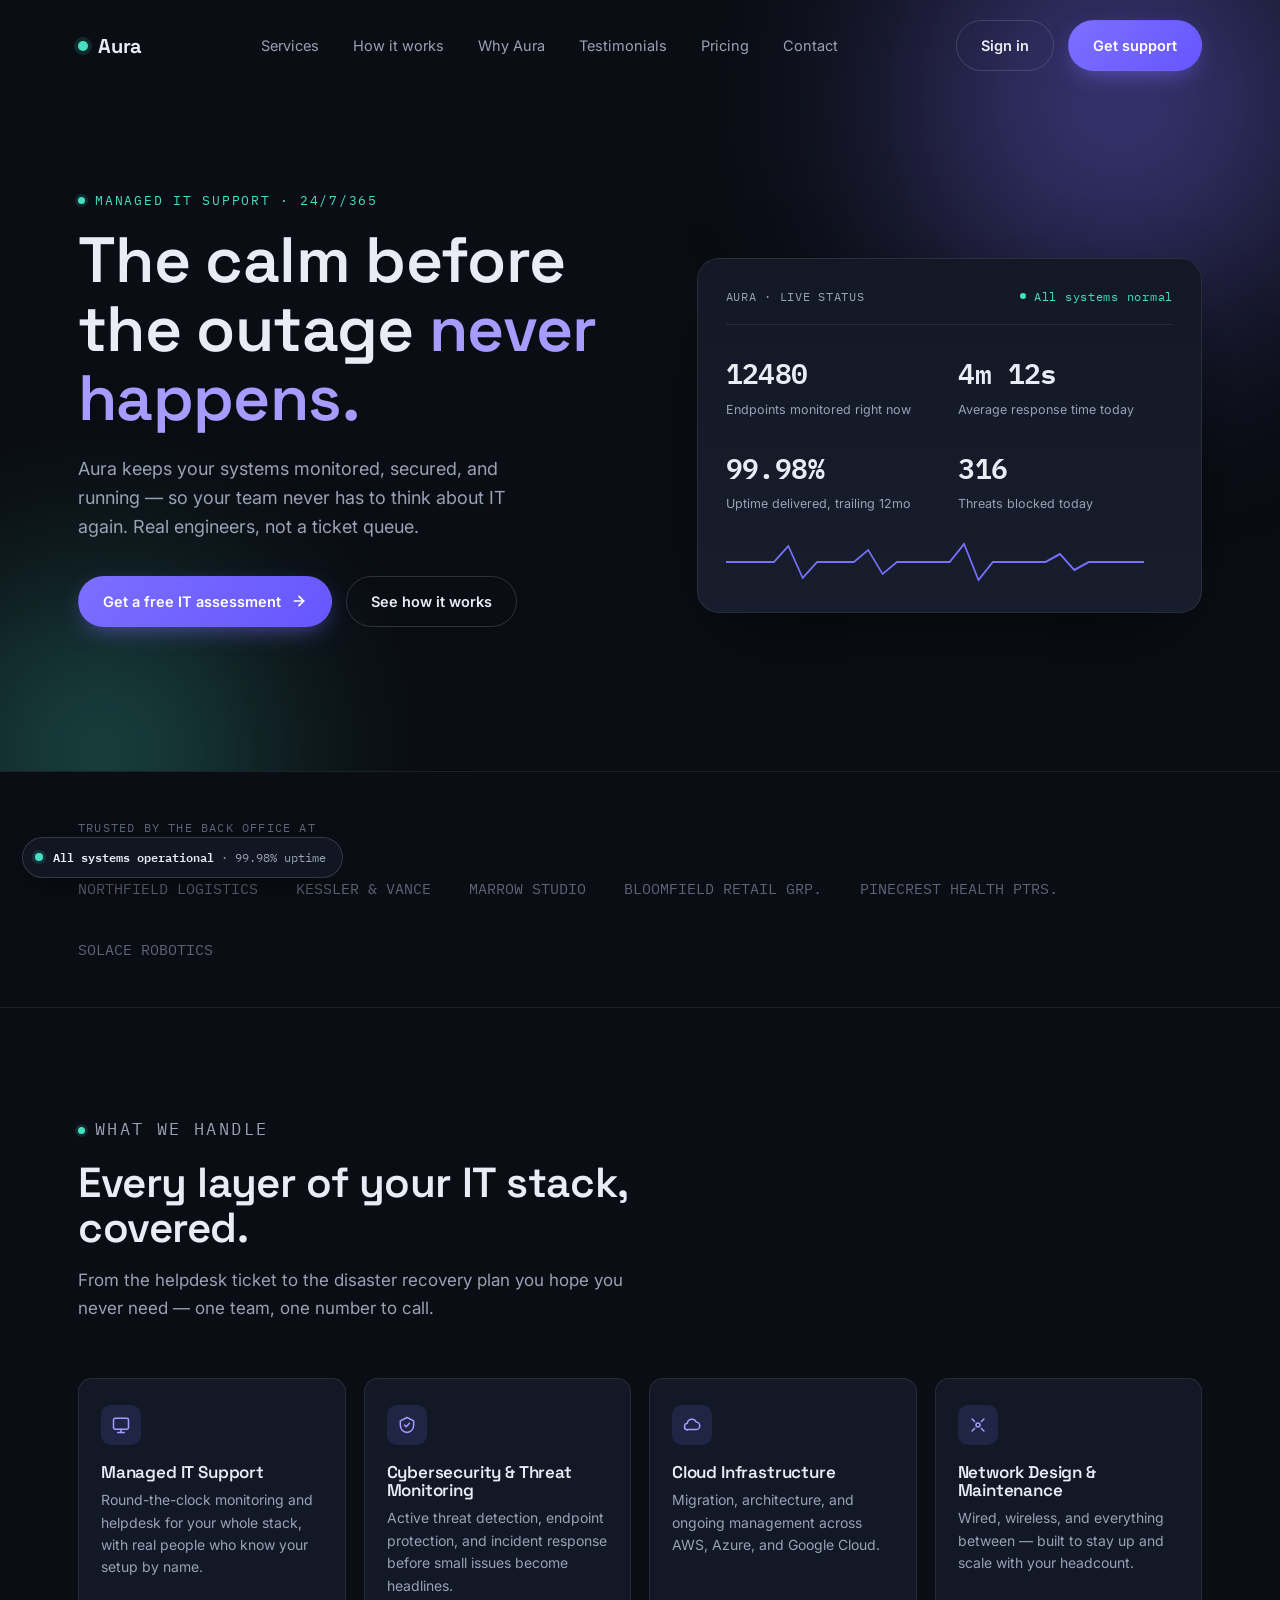
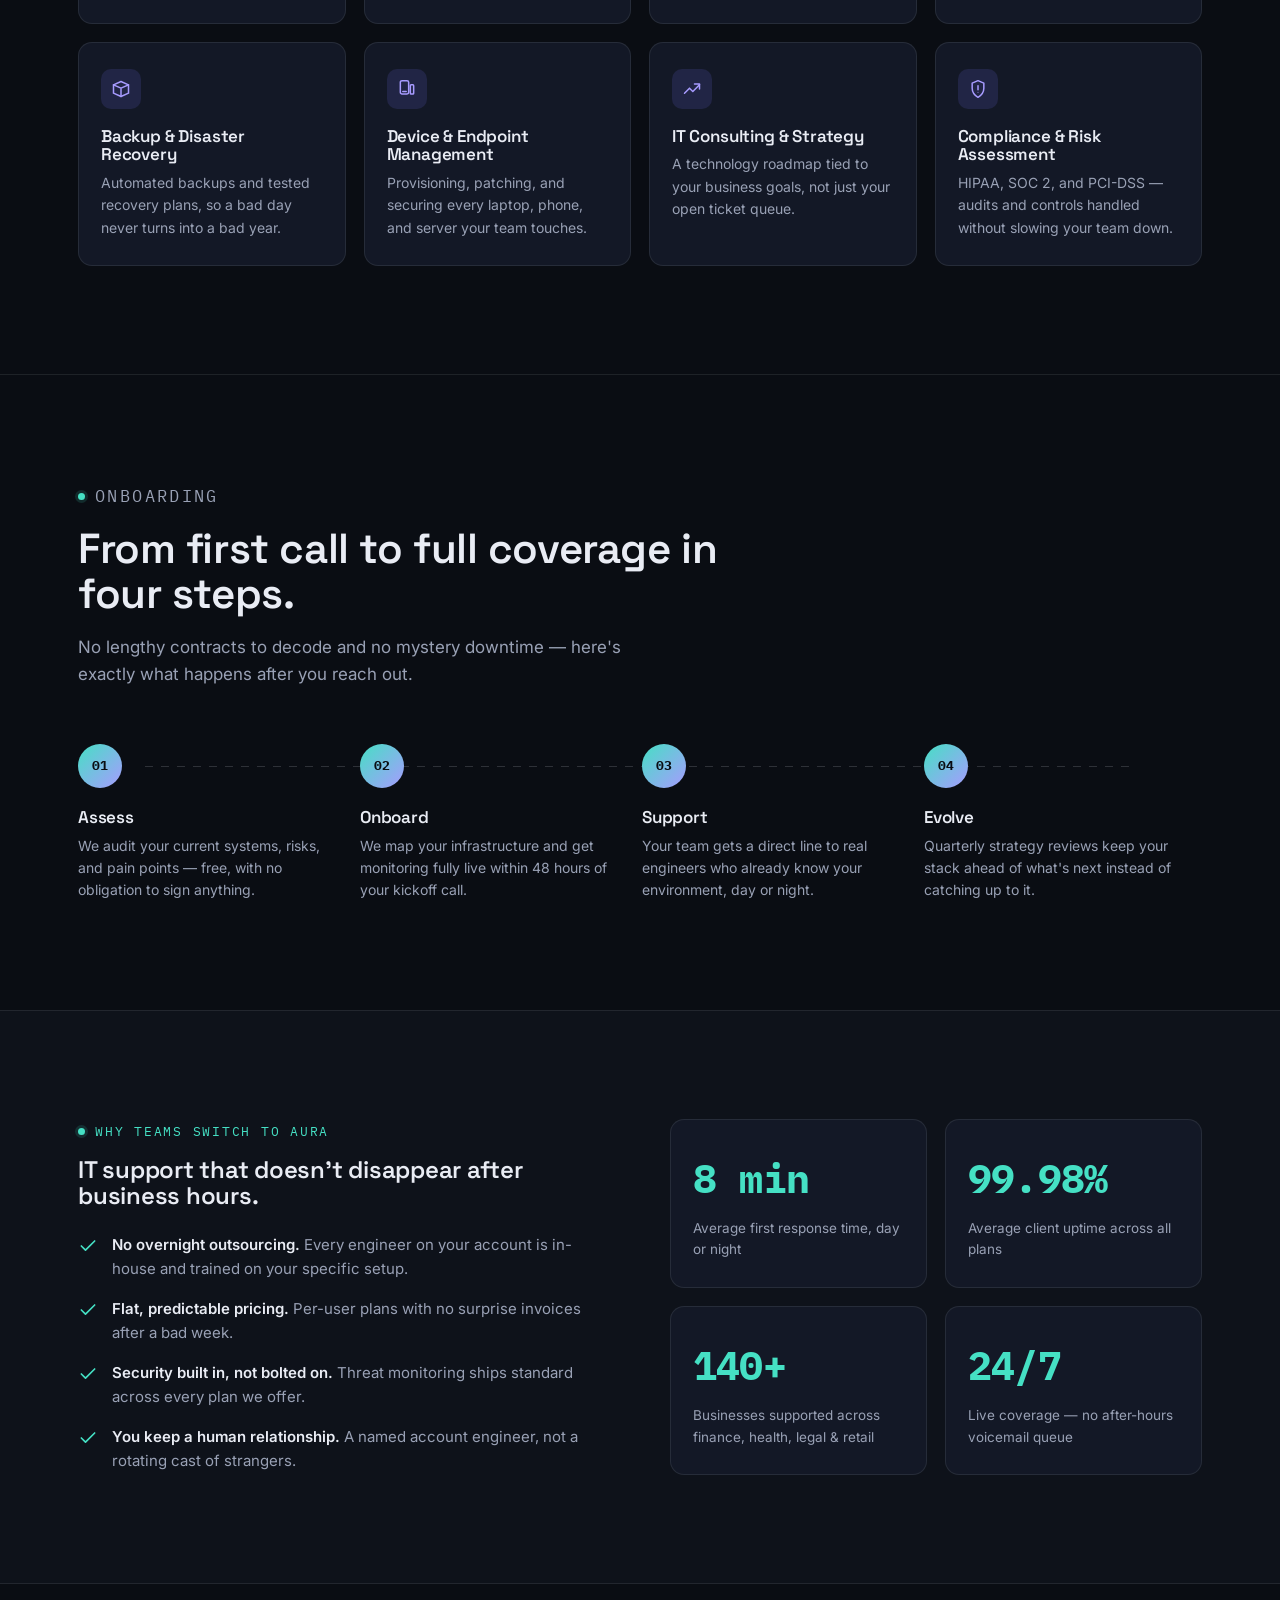
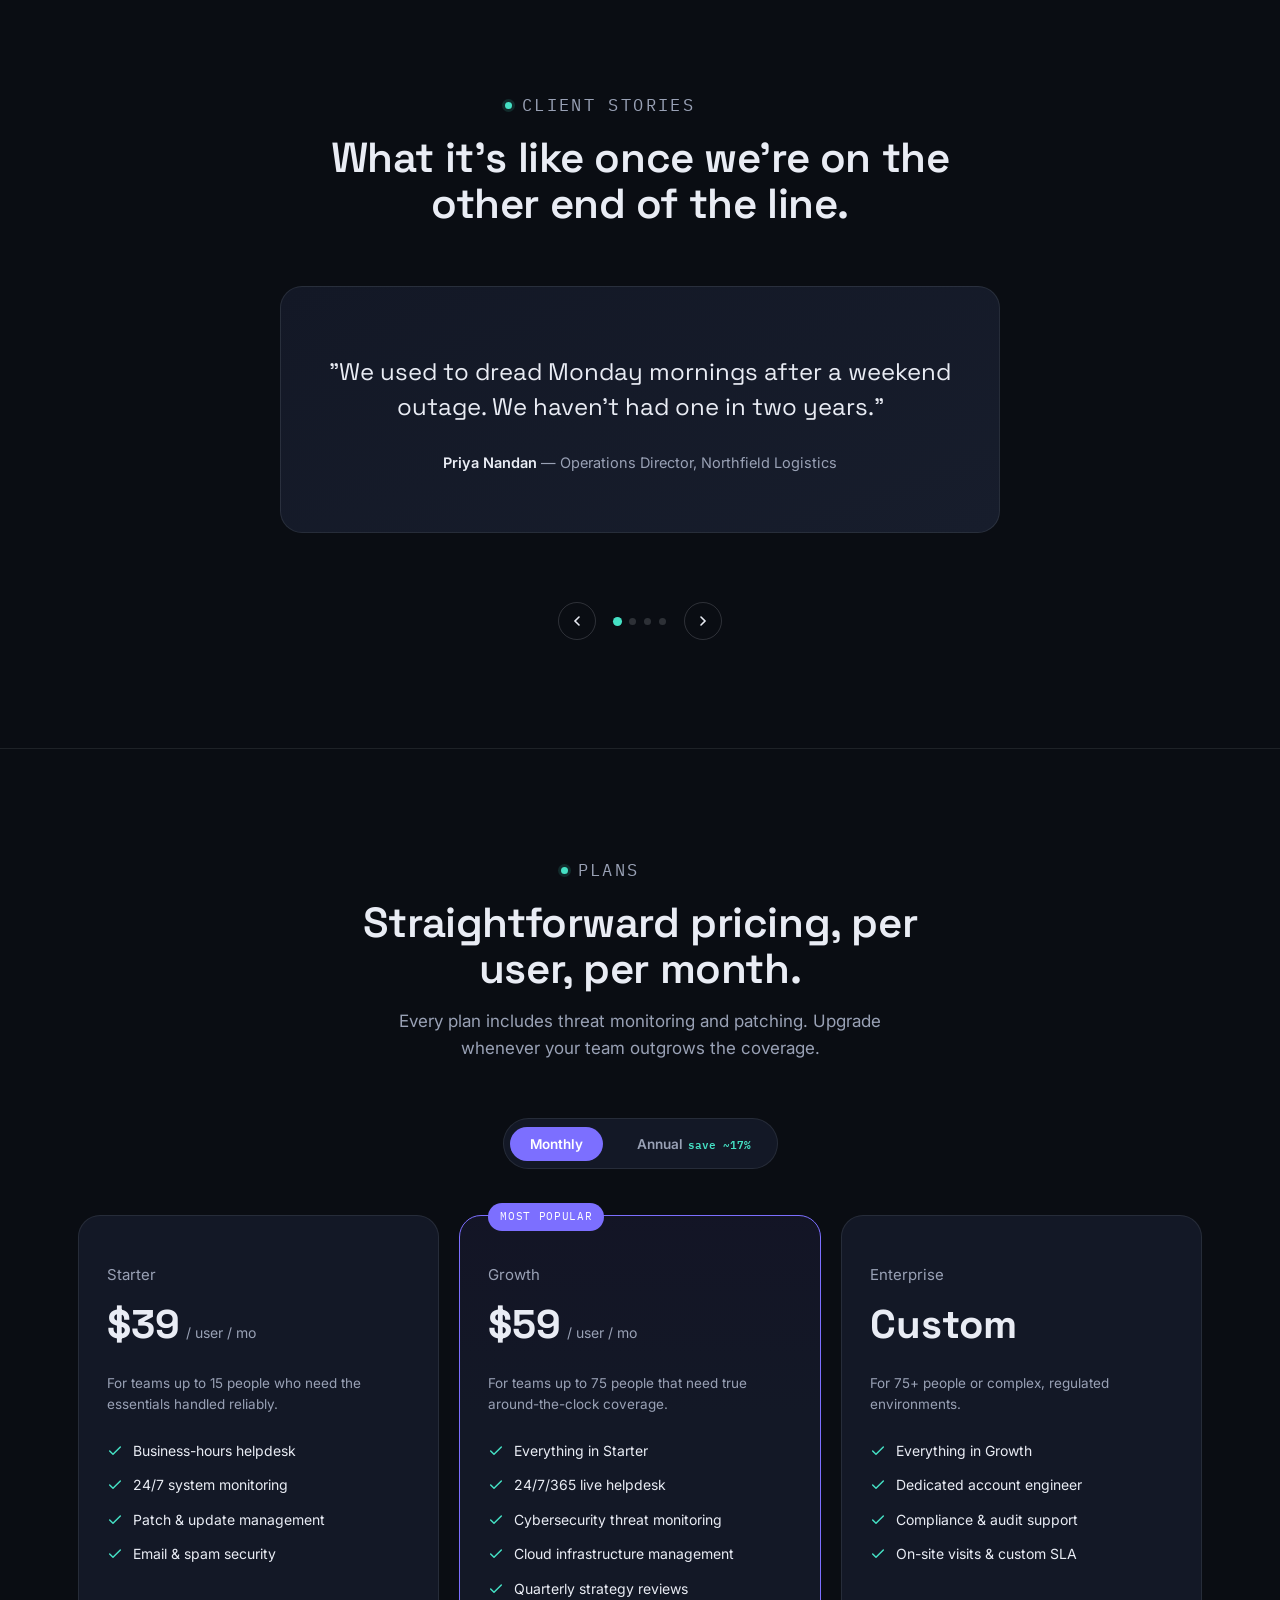
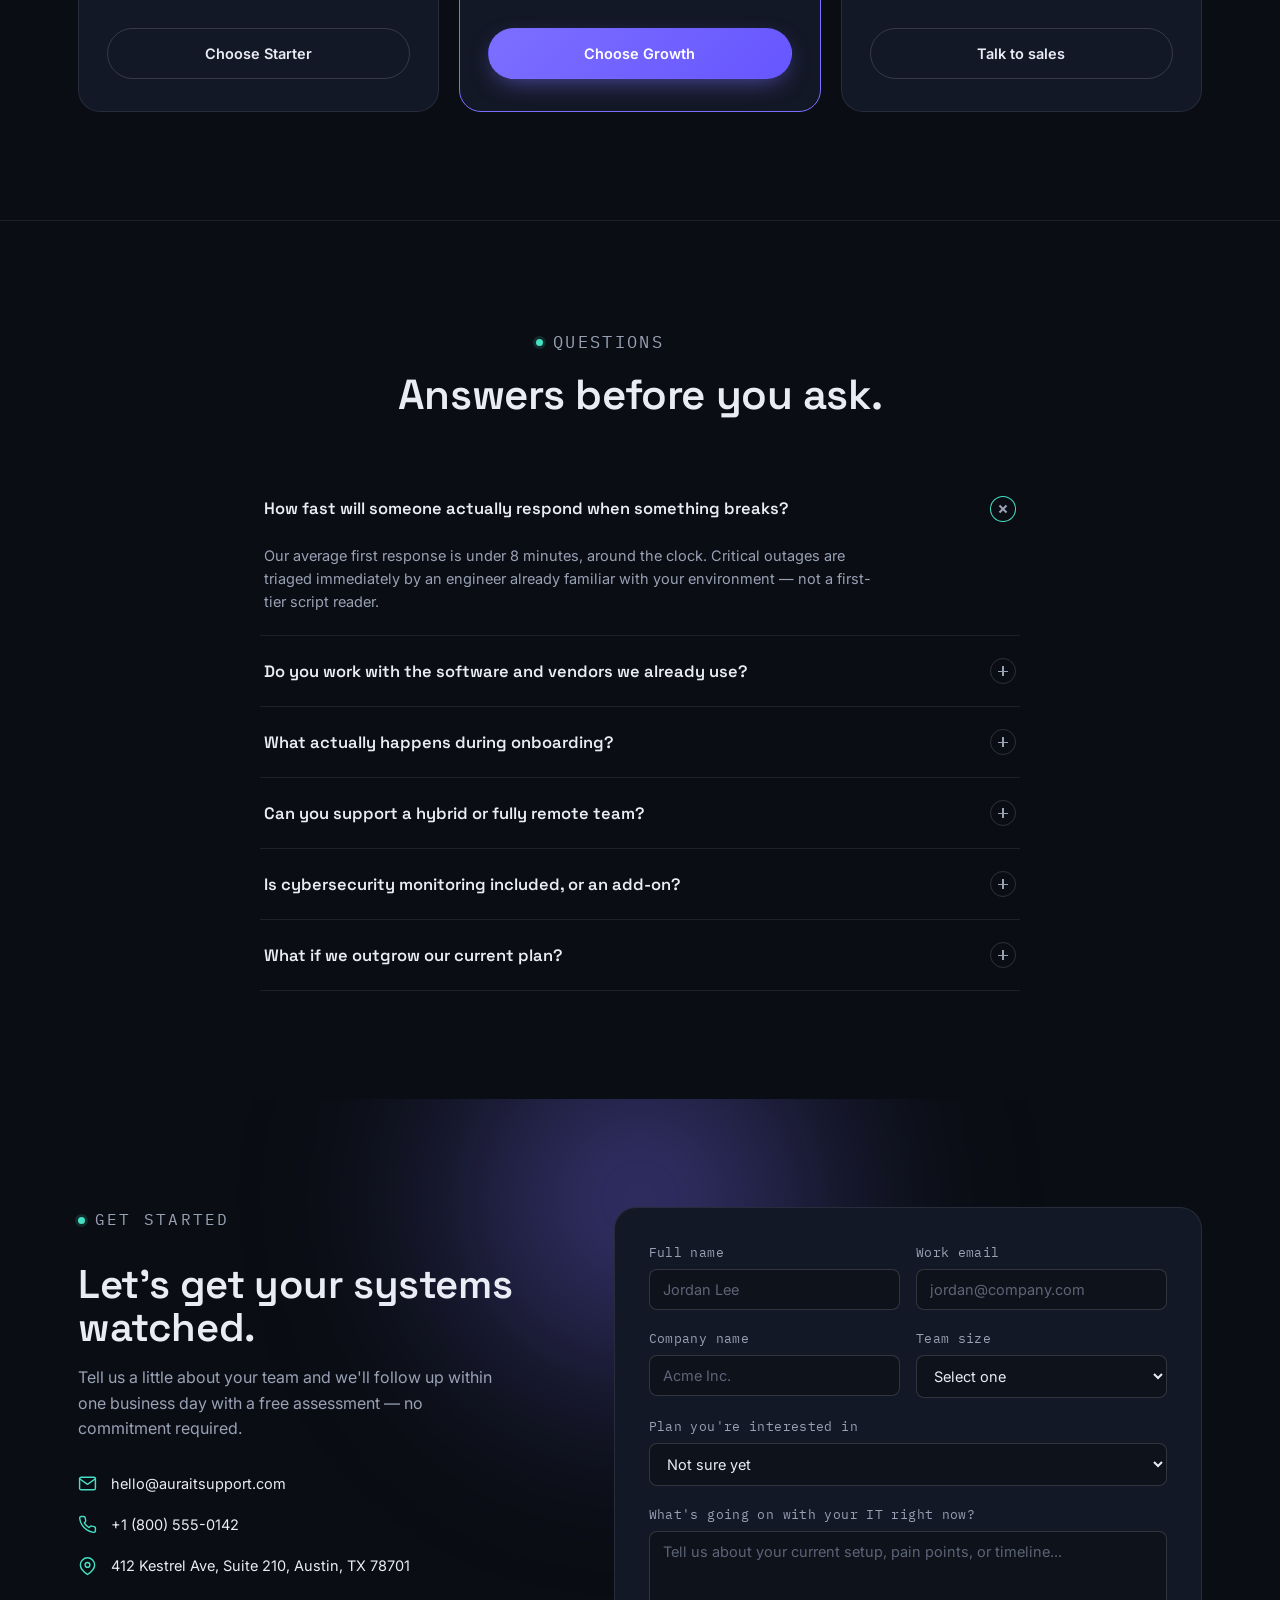
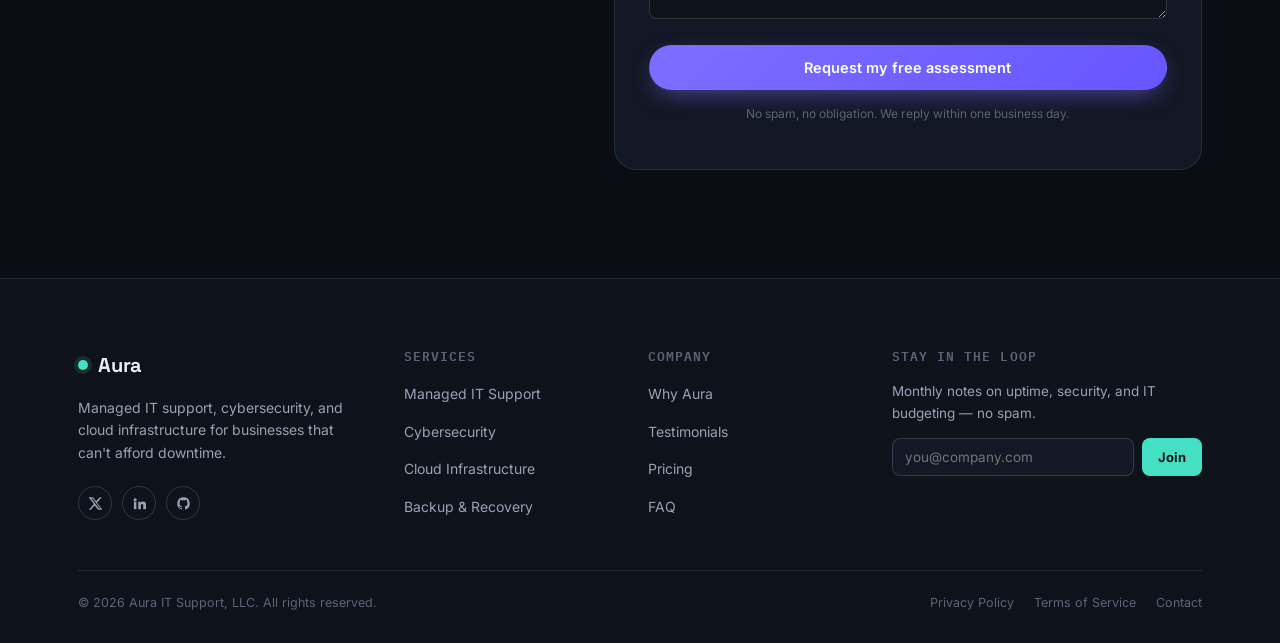
==== commit 0c43456c: "Add files via upload" ====
--- a/index.html
+++ b/index.html
@@ -1,153 +1,576 @@
-<!DOCTYPE html>
-<html lang="en">
-<head>
-  <meta charset="UTF-8">
-  <meta name="viewport" content="width=device-width, initial-scale=1.0">
-  <title>Software Archive</title>
-  <link rel="stylesheet" href="index.css">
-  <link rel="stylesheet" href="https://cdnjs.cloudflare.com/ajax/libs/font-awesome/6.5.0/css/all.min.css">
-</head>
-<body>
-<header>
-  <h1><i class="fas fa-archive"></i> Software Archive</h1>
-  <div class="menu-toggle">☰</div>
-  <nav>
-    <a href="index.html"><i class="fas fa-home"></i> Home</a>
-    <a href="archive.html"><i class="fas fa-box-open"></i> Archive</a>
-    <a href="account.html"><i class="fas fa-sign-in-alt"></i> Login</a>
-    <a href="account.html#register"><i class="fas fa-user-plus"></i> Register</a>
-    <a href="admin.html"><i class="fas fa-user-shield"></i> Admin</a>
-  </nav>
-
-  <!-- Theme Toggle -->
-  <div class="theme-toggle">
-    <label class="switch">
-      <input type="checkbox" id="theme-toggle">
-      <span class="slider"></span>
-    </label>
-    <span id="theme-label">Light Mode</span>
-  </div>
-</header>
-
-
-  <main>
-    <!-- Hero -->
-    <section class="hero">
-      <h2><i class="fas fa-laptop-code"></i> Welcome to the Software Archive</h2>
-      <div class="search-container">
-        <i class="fas fa-search" id="hero-search-btn"></i>
-        <input type="text" id="hero-search-input" placeholder="Search software...">
-      </div>
-    </section>
-
-    <!-- Featured -->
-    <section id="featured" class="featured">
-      <h2><i class="fas fa-star"></i> Featured Software</h2>
-      <div class="featured-grid" id="featured-grid"></div>
-    </section>
-
-    <!-- Latest Uploads -->
-    <section id="latest" class="latest">
-      <h2><i class="fas fa-clock"></i> Latest Uploads</h2>
-      <div class="latest-grid" id="latest-grid"></div>
-    </section>
-
-    <!-- Top Rated -->
-    <section id="top-rated" class="top-rated">
-      <h2><i class="fas fa-star"></i> Top Rated Software</h2>
-      <div class="top-rated-grid" id="top-rated-grid"></div>
-    </section>
-
-    <!-- Top Downloads + Trending Side by Side -->
-    <section class="downloads-trending">
-      <div class="top-downloads">
-        <h2><i class="fas fa-download"></i> Top Downloads</h2>
-        <ol id="downloads-list"></ol>
-      </div>
-      <div class="trending">
-        <h2><i class="fas fa-fire"></i> Trending Now</h2>
-        <ul id="trending-list"></ul>
-      </div>
-    </section>
-
-  <!-- Testimonials -->
-<section class="testimonials">
-  <h2><i class="fas fa-comments"></i> What Users Say</h2>
-  <div class="testimonial-grid">
-    <blockquote>
-      <p>"The Archive saved me hours of searching for old tools!"</p>
-      <footer>- User123</footer>
-    </blockquote>
-
-    <blockquote>
-      <p>"Clean interface and reliable downloads."</p>
-      <footer>- DevGuru</footer>
-    </blockquote>
-
-    <blockquote>
-      <p>"I found rare software versions I thought were lost forever."</p>
-      <footer>- RetroCoder</footer>
-    </blockquote>
-
-    <blockquote>
-      <p>"The dark mode toggle makes browsing so much easier at night."</p>
-      <footer>- NightOwl</footer>
-    </blockquote>
-
-    <blockquote>
-      <p>"Submitting my own tools was simple and fast."</p>
-      <footer>- IndieDev</footer>
-    </blockquote>
-  </div>
-</section>
-
-    <!-- Partners -->
-    <section class="partners">
-      <h2><i class="fas fa-handshake"></i> Our Partners</h2>
-      <div class="partner-grid">
-        <div class="partner-card">TechWorld</div>
-        <div class="partner-card">OpenSource Hub</div>
-        <div class="partner-card">DevTools Inc.</div>
-        <div class="partner-card">CodeBase</div>
-        <div class="partner-card">SoftLab</div>
-      </div>
-    </section>
-
-    <!-- FAQ -->
-    <section class="faq">
-      <h2><i class="fas fa-question-circle"></i> Frequently Asked Questions</h2>
-      <details><summary>How do I download software?</summary><p>Click the download button on any software card.</p></details>
-      <details><summary>Is the archive free?</summary><p>Yes, all downloads are free to access.</p></details>
-      <details><summary>How do I submit my own software?</summary><p>Register an account and use the submission form.</p></details>
-    </section>
-
-    <!-- Newsletter + Contact Side by Side -->
-    <section class="newsletter-contact">
-      <div class="newsletter">
-        <h2><i class="fas fa-envelope"></i> Stay Updated</h2>
-        <form>
-          <input type="email" placeholder="Enter your email">
-          <button type="submit"><i class="fas fa-paper-plane"></i> Subscribe</button>
-        </form>
-      </div>
-
-      <div class="contact">
-        <h2><i class="fas fa-envelope-open-text"></i> Contact Us</h2>
-        <form>
-          <input type="text" placeholder="Your Name">
-          <input type="email" placeholder="Your Email">
-          <textarea placeholder="Your Message"></textarea>
-          <button type="submit"><i class="fas fa-paper-plane"></i> Send</button>
-        </form>
-      </div>
-    </section>
-  </main>
-
-  <footer>
-    <p><i class="fas fa-archive"></i> © 2026 Software Archive</p>
-  </footer>
-
-  <!-- Script -->
-  <script src="script.js"></script>
-</body>
-</html>
+<!DOCTYPE html>
+<html lang="en">
+<head>
+<meta charset="UTF-8">
+<meta name="viewport" content="width=device-width, initial-scale=1.0">
+<title>Aura — Managed IT Support That Watches Your Back</title>
+<meta name="description" content="Aura is a managed IT support company offering 24/7 monitoring, cybersecurity, cloud infrastructure, and helpdesk support for growing businesses.">
+<link rel="preconnect" href="https://fonts.googleapis.com">
+<link rel="preconnect" href="https://fonts.gstatic.com" crossorigin>
+<link href="https://fonts.googleapis.com/css2?family=Space+Grotesk:wght@500;600;700&family=Inter:wght@400;500;600&family=IBM+Plex+Mono:wght@400;500;600;700&display=swap" rel="stylesheet">
+<link rel="stylesheet" href="styles.css">
+</head>
+<body>
+
+<!-- ============================= NAV ============================= -->
+<header class="nav" id="siteNav">
+  <div class="wrap">
+    <a href="#top" class="logo"><span class="logo-dot"></span>Aura</a>
+
+    <nav class="nav-links" id="navLinks">
+      <a href="#services" data-nav-link>Services</a>
+      <a href="#process" data-nav-link>How it works</a>
+      <a href="#why" data-nav-link>Why Aura</a>
+      <a href="#testimonials" data-nav-link>Testimonials</a>
+      <a href="#pricing" data-nav-link>Pricing</a>
+      <a href="#contact" data-nav-link>Contact</a>
+    </nav>
+
+    <div class="nav-cta">
+      <a href="#contact" class="btn btn-ghost">Sign in</a>
+      <a href="#signup" class="btn btn-primary">Get support</a>
+      <button class="nav-toggle" id="navToggle" aria-label="Toggle menu" aria-expanded="false">
+        <svg viewBox="0 0 24 24" fill="none" stroke="currentColor" stroke-width="2" stroke-linecap="round"><line x1="4" y1="7" x2="20" y2="7"/><line x1="4" y1="12" x2="20" y2="12"/><line x1="4" y1="17" x2="20" y2="17"/></svg>
+      </button>
+    </div>
+  </div>
+</header>
+
+<main id="top">
+
+  <!-- ============================= HERO ============================= -->
+  <section class="hero">
+    <span class="glow glow-violet" id="heroGlowV" aria-hidden="true"></span>
+    <span class="glow glow-teal" aria-hidden="true"></span>
+    <div class="wrap">
+      <div class="hero-grid">
+        <div>
+          <p class="eyebrow">Managed IT support · 24/7/365</p>
+          <h1>The calm before the outage <em>never happens.</em></h1>
+          <p class="hero-sub">Aura keeps your systems monitored, secured, and running — so your team never has to think about IT again. Real engineers, not a ticket queue.</p>
+          <div class="hero-actions">
+            <a href="#signup" class="btn btn-primary">
+              Get a free IT assessment
+              <svg width="16" height="16" viewBox="0 0 24 24" fill="none" stroke="currentColor" stroke-width="2.4" stroke-linecap="round"><line x1="5" y1="12" x2="19" y2="12"/><polyline points="12 5 19 12 12 19"/></svg>
+            </a>
+            <a href="#process" class="btn btn-ghost">See how it works</a>
+          </div>
+        </div>
+
+        <div class="hero-panel reveal">
+          <div class="hero-panel-head">
+            <span>AURA · LIVE STATUS</span>
+            <span class="live">All systems normal</span>
+          </div>
+          <div class="stat-grid">
+            <div class="stat">
+              <div class="stat-num" id="statSystems">0</div>
+              <div class="stat-label">Endpoints monitored right now</div>
+            </div>
+            <div class="stat">
+              <div class="stat-num" id="statResponse">—</div>
+              <div class="stat-label">Average response time today</div>
+            </div>
+            <div class="stat">
+              <div class="stat-num" id="statUptime">0<span class="unit">%</span></div>
+              <div class="stat-label">Uptime delivered, trailing 12mo</div>
+            </div>
+            <div class="stat">
+              <div class="stat-num" id="statThreats">0</div>
+              <div class="stat-label">Threats blocked today</div>
+            </div>
+          </div>
+          <div class="hero-waveform" aria-hidden="true">
+            <svg viewBox="0 0 560 44" preserveAspectRatio="none">
+              <path class="wave-path" d="M0,22 L60,22 L78,6 L96,38 L114,22 L160,22 L178,10 L196,34 L214,22 L280,22 L298,4 L316,40 L334,22 L400,22 L418,14 L436,30 L454,22 L560,22" />
+            </svg>
+          </div>
+        </div>
+      </div>
+    </div>
+  </section>
+
+  <!-- ============================= TRUST BAR ============================= -->
+  <section class="trustbar">
+    <div class="wrap trustbar-inner">
+      <span class="trustbar-label">Trusted by the back office at</span>
+      <div class="trustbar-logos">
+        <span>NORTHFIELD LOGISTICS</span>
+        <span>KESSLER &amp; VANCE</span>
+        <span>MARROW STUDIO</span>
+        <span>BLOOMFIELD RETAIL GRP.</span>
+        <span>PINECREST HEALTH PTRS.</span>
+        <span>SOLACE ROBOTICS</span>
+      </div>
+    </div>
+  </section>
+
+  <!-- ============================= SERVICES ============================= -->
+  <section class="section" id="services">
+    <div class="wrap">
+      <div class="section-head reveal">
+        <p class="eyebrow">What we handle</p>
+        <h2>Every layer of your IT stack, covered.</h2>
+        <p>From the helpdesk ticket to the disaster recovery plan you hope you never need — one team, one number to call.</p>
+      </div>
+
+      <div class="services-grid">
+
+        <article class="service-card reveal">
+          <div class="service-icon"><svg viewBox="0 0 24 24" fill="none" stroke="currentColor" stroke-width="1.8" stroke-linecap="round" stroke-linejoin="round"><rect x="3" y="4" width="18" height="13" rx="2"/><line x1="8" y1="21" x2="16" y2="21"/><line x1="12" y1="17" x2="12" y2="21"/></svg></div>
+          <h3>Managed IT Support</h3>
+          <p>Round-the-clock monitoring and helpdesk for your whole stack, with real people who know your setup by name.</p>
+        </article>
+
+        <article class="service-card reveal">
+          <div class="service-icon"><svg viewBox="0 0 24 24" fill="none" stroke="currentColor" stroke-width="1.8" stroke-linecap="round" stroke-linejoin="round"><path d="M12 3l8 4v5c0 5-3.4 8.4-8 9-4.6-.6-8-4-8-9V7l8-4z"/><path d="M9 12l2 2 4-4"/></svg></div>
+          <h3>Cybersecurity &amp; Threat Monitoring</h3>
+          <p>Active threat detection, endpoint protection, and incident response before small issues become headlines.</p>
+        </article>
+
+        <article class="service-card reveal">
+          <div class="service-icon"><svg viewBox="0 0 24 24" fill="none" stroke="currentColor" stroke-width="1.8" stroke-linecap="round" stroke-linejoin="round"><path d="M7 18a4 4 0 01-.6-7.96A5.5 5.5 0 0117 8.5a4.5 4.5 0 01-.5 9H7z"/></svg></div>
+          <h3>Cloud Infrastructure</h3>
+          <p>Migration, architecture, and ongoing management across AWS, Azure, and Google Cloud.</p>
+        </article>
+
+        <article class="service-card reveal">
+          <div class="service-icon"><svg viewBox="0 0 24 24" fill="none" stroke="currentColor" stroke-width="1.8" stroke-linecap="round" stroke-linejoin="round"><circle cx="12" cy="12" r="2.4"/><path d="M4.9 4.9l3 3M19.1 4.9l-3 3M4.9 19.1l3-3M19.1 19.1l-3-3"/></svg></div>
+          <h3>Network Design &amp; Maintenance</h3>
+          <p>Wired, wireless, and everything between — built to stay up and scale with your headcount.</p>
+        </article>
+
+        <article class="service-card reveal">
+          <div class="service-icon"><svg viewBox="0 0 24 24" fill="none" stroke="currentColor" stroke-width="1.8" stroke-linecap="round" stroke-linejoin="round"><path d="M3 7v10l9 4 9-4V7l-9-4-9 4z"/><path d="M3 7l9 4 9-4M12 11v10"/></svg></div>
+          <h3>Backup &amp; Disaster Recovery</h3>
+          <p>Automated backups and tested recovery plans, so a bad day never turns into a bad year.</p>
+        </article>
+
+        <article class="service-card reveal">
+          <div class="service-icon"><svg viewBox="0 0 24 24" fill="none" stroke="currentColor" stroke-width="1.8" stroke-linecap="round" stroke-linejoin="round"><rect x="4" y="2" width="10" height="16" rx="2"/><rect x="16" y="7" width="4" height="11" rx="1"/><line x1="7" y1="15" x2="11" y2="15"/></svg></div>
+          <h3>Device &amp; Endpoint Management</h3>
+          <p>Provisioning, patching, and securing every laptop, phone, and server your team touches.</p>
+        </article>
+
+        <article class="service-card reveal">
+          <div class="service-icon"><svg viewBox="0 0 24 24" fill="none" stroke="currentColor" stroke-width="1.8" stroke-linecap="round" stroke-linejoin="round"><path d="M3 17l6-6 4 4 8-8"/><path d="M15 6h6v6"/></svg></div>
+          <h3>IT Consulting &amp; Strategy</h3>
+          <p>A technology roadmap tied to your business goals, not just your open ticket queue.</p>
+        </article>
+
+        <article class="service-card reveal">
+          <div class="service-icon"><svg viewBox="0 0 24 24" fill="none" stroke="currentColor" stroke-width="1.8" stroke-linecap="round" stroke-linejoin="round"><path d="M12 2l7 3v6c0 5-3 8.5-7 11-4-2.5-7-6-7-11V5l7-3z"/><line x1="12" y1="8" x2="12" y2="13"/><circle cx="12" cy="16" r=".6" fill="currentColor" stroke="none"/></svg></div>
+          <h3>Compliance &amp; Risk Assessment</h3>
+          <p>HIPAA, SOC&nbsp;2, and PCI-DSS — audits and controls handled without slowing your team down.</p>
+        </article>
+
+      </div>
+    </div>
+  </section>
+
+  <hr class="section-divider">
+
+  <!-- ============================= PROCESS ============================= -->
+  <section class="section process" id="process">
+    <div class="wrap">
+      <div class="section-head reveal">
+        <p class="eyebrow">Onboarding</p>
+        <h2>From first call to full coverage in four steps.</h2>
+        <p>No lengthy contracts to decode and no mystery downtime — here's exactly what happens after you reach out.</p>
+      </div>
+
+      <div class="process-row">
+        <div class="process-step reveal">
+          <div class="process-num">01</div>
+          <h3>Assess</h3>
+          <p>We audit your current systems, risks, and pain points — free, with no obligation to sign anything.</p>
+        </div>
+        <div class="process-step reveal">
+          <div class="process-num">02</div>
+          <h3>Onboard</h3>
+          <p>We map your infrastructure and get monitoring fully live within 48 hours of your kickoff call.</p>
+        </div>
+        <div class="process-step reveal">
+          <div class="process-num">03</div>
+          <h3>Support</h3>
+          <p>Your team gets a direct line to real engineers who already know your environment, day or night.</p>
+        </div>
+        <div class="process-step reveal">
+          <div class="process-num">04</div>
+          <h3>Evolve</h3>
+          <p>Quarterly strategy reviews keep your stack ahead of what's next instead of catching up to it.</p>
+        </div>
+      </div>
+    </div>
+  </section>
+
+  <!-- ============================= WHY AURA ============================= -->
+  <section class="section why" id="why">
+    <div class="wrap">
+      <div class="why-grid">
+        <div class="reveal">
+          <p class="eyebrow">Why teams switch to Aura</p>
+          <h2>IT support that doesn't disappear after business hours.</h2>
+          <div class="why-list">
+            <div class="why-item">
+              <svg viewBox="0 0 24 24" fill="none" stroke="currentColor" stroke-width="2" stroke-linecap="round" stroke-linejoin="round"><polyline points="20 6 9 17 4 12"/></svg>
+              <p><strong>No overnight outsourcing.</strong> Every engineer on your account is in-house and trained on your specific setup.</p>
+            </div>
+            <div class="why-item">
+              <svg viewBox="0 0 24 24" fill="none" stroke="currentColor" stroke-width="2" stroke-linecap="round" stroke-linejoin="round"><polyline points="20 6 9 17 4 12"/></svg>
+              <p><strong>Flat, predictable pricing.</strong> Per-user plans with no surprise invoices after a bad week.</p>
+            </div>
+            <div class="why-item">
+              <svg viewBox="0 0 24 24" fill="none" stroke="currentColor" stroke-width="2" stroke-linecap="round" stroke-linejoin="round"><polyline points="20 6 9 17 4 12"/></svg>
+              <p><strong>Security built in, not bolted on.</strong> Threat monitoring ships standard across every plan we offer.</p>
+            </div>
+            <div class="why-item">
+              <svg viewBox="0 0 24 24" fill="none" stroke="currentColor" stroke-width="2" stroke-linecap="round" stroke-linejoin="round"><polyline points="20 6 9 17 4 12"/></svg>
+              <p><strong>You keep a human relationship.</strong> A named account engineer, not a rotating cast of strangers.</p>
+            </div>
+          </div>
+        </div>
+
+        <div class="metric-grid reveal">
+          <div class="metric-card">
+            <div class="metric-num">8 min</div>
+            <div class="metric-label">Average first response time, day or night</div>
+          </div>
+          <div class="metric-card">
+            <div class="metric-num">99.98%</div>
+            <div class="metric-label">Average client uptime across all plans</div>
+          </div>
+          <div class="metric-card">
+            <div class="metric-num">140+</div>
+            <div class="metric-label">Businesses supported across finance, health, legal &amp; retail</div>
+          </div>
+          <div class="metric-card">
+            <div class="metric-num">24/7</div>
+            <div class="metric-label">Live coverage — no after-hours voicemail queue</div>
+          </div>
+        </div>
+      </div>
+    </div>
+  </section>
+
+  <!-- ============================= TESTIMONIALS ============================= -->
+  <section class="section" id="testimonials">
+    <div class="wrap">
+      <div class="section-head center reveal" style="margin-left:auto;margin-right:auto;">
+        <p class="eyebrow" style="justify-content:center;">Client stories</p>
+        <h2>What it's like once we're on the other end of the line.</h2>
+      </div>
+
+      <div class="testimonial-wrap reveal">
+        <div class="testimonial-viewport">
+          <div class="testimonial-track" id="testimonialTrack">
+
+            <div class="testimonial-card">
+              <div class="testimonial-inner">
+                <p class="testimonial-quote">"We used to dread Monday mornings after a weekend outage. We haven't had one in two years."</p>
+                <p class="testimonial-person"><strong>Priya Nandan</strong> — Operations Director, Northfield Logistics</p>
+              </div>
+            </div>
+
+            <div class="testimonial-card">
+              <div class="testimonial-inner">
+                <p class="testimonial-quote">"Aura found a vulnerability our last provider missed for three years straight. That one call paid for the whole contract."</p>
+                <p class="testimonial-person"><strong>Marcus Webb</strong> — CTO, Kessler &amp; Vance LLP</p>
+              </div>
+            </div>
+
+            <div class="testimonial-card">
+              <div class="testimonial-inner">
+                <p class="testimonial-quote">"Response time isn't a marketing line for them — it's genuinely under ten minutes, every single time we've called."</p>
+                <p class="testimonial-person"><strong>Dana Ferreira</strong> — Office Manager, Bloomfield Retail Group</p>
+              </div>
+            </div>
+
+            <div class="testimonial-card">
+              <div class="testimonial-inner">
+                <p class="testimonial-quote">"They talk to my staff like people, not ticket numbers. That's rarer than it should be in this industry."</p>
+                <p class="testimonial-person"><strong>Tomas Reyes</strong> — Founder, Marrow Studio</p>
+              </div>
+            </div>
+
+          </div>
+        </div>
+
+        <div class="testimonial-controls">
+          <button class="t-arrow" id="tPrev" aria-label="Previous testimonial">
+            <svg viewBox="0 0 24 24" fill="none" stroke="currentColor" stroke-width="2.4" stroke-linecap="round"><polyline points="15 18 9 12 15 6"/></svg>
+          </button>
+          <div class="t-dots" id="tDots"></div>
+          <button class="t-arrow" id="tNext" aria-label="Next testimonial">
+            <svg viewBox="0 0 24 24" fill="none" stroke="currentColor" stroke-width="2.4" stroke-linecap="round"><polyline points="9 18 15 12 9 6"/></svg>
+          </button>
+        </div>
+      </div>
+    </div>
+  </section>
+
+  <hr class="section-divider">
+
+  <!-- ============================= PRICING ============================= -->
+  <section class="section" id="pricing">
+    <div class="wrap">
+      <div class="section-head center reveal" style="margin-left:auto;margin-right:auto;">
+        <p class="eyebrow" style="justify-content:center;">Plans</p>
+        <h2>Straightforward pricing, per user, per month.</h2>
+        <p style="margin-left:auto;margin-right:auto;">Every plan includes threat monitoring and patching. Upgrade whenever your team outgrows the coverage.</p>
+      </div>
+
+      <div style="text-align:center;">
+        <div class="pricing-toggle reveal" id="pricingToggle">
+          <button type="button" class="is-active" data-cycle="monthly">Monthly</button>
+          <button type="button" data-cycle="annual">Annual <span class="save-badge">save ~17%</span></button>
+        </div>
+      </div>
+
+      <div class="pricing-grid reveal">
+
+        <div class="plan-card">
+          <p class="plan-name">Starter</p>
+          <div class="plan-price"><span class="amount" data-monthly="39" data-annual="32">$39</span><span class="per">/ user / mo</span></div>
+          <p class="plan-desc">For teams up to 15 people who need the essentials handled reliably.</p>
+          <ul class="plan-features">
+            <li><svg viewBox="0 0 24 24" fill="none" stroke="currentColor" stroke-width="2.2" stroke-linecap="round" stroke-linejoin="round"><polyline points="20 6 9 17 4 12"/></svg>Business-hours helpdesk</li>
+            <li><svg viewBox="0 0 24 24" fill="none" stroke="currentColor" stroke-width="2.2" stroke-linecap="round" stroke-linejoin="round"><polyline points="20 6 9 17 4 12"/></svg>24/7 system monitoring</li>
+            <li><svg viewBox="0 0 24 24" fill="none" stroke="currentColor" stroke-width="2.2" stroke-linecap="round" stroke-linejoin="round"><polyline points="20 6 9 17 4 12"/></svg>Patch &amp; update management</li>
+            <li><svg viewBox="0 0 24 24" fill="none" stroke="currentColor" stroke-width="2.2" stroke-linecap="round" stroke-linejoin="round"><polyline points="20 6 9 17 4 12"/></svg>Email &amp; spam security</li>
+          </ul>
+          <a href="#signup" class="btn btn-ghost btn-block" data-plan="Starter">Choose Starter</a>
+        </div>
+
+        <div class="plan-card is-featured">
+          <span class="plan-badge">Most popular</span>
+          <p class="plan-name">Growth</p>
+          <div class="plan-price"><span class="amount" data-monthly="59" data-annual="49">$59</span><span class="per">/ user / mo</span></div>
+          <p class="plan-desc">For teams up to 75 people that need true around-the-clock coverage.</p>
+          <ul class="plan-features">
+            <li><svg viewBox="0 0 24 24" fill="none" stroke="currentColor" stroke-width="2.2" stroke-linecap="round" stroke-linejoin="round"><polyline points="20 6 9 17 4 12"/></svg>Everything in Starter</li>
+            <li><svg viewBox="0 0 24 24" fill="none" stroke="currentColor" stroke-width="2.2" stroke-linecap="round" stroke-linejoin="round"><polyline points="20 6 9 17 4 12"/></svg>24/7/365 live helpdesk</li>
+            <li><svg viewBox="0 0 24 24" fill="none" stroke="currentColor" stroke-width="2.2" stroke-linecap="round" stroke-linejoin="round"><polyline points="20 6 9 17 4 12"/></svg>Cybersecurity threat monitoring</li>
+            <li><svg viewBox="0 0 24 24" fill="none" stroke="currentColor" stroke-width="2.2" stroke-linecap="round" stroke-linejoin="round"><polyline points="20 6 9 17 4 12"/></svg>Cloud infrastructure management</li>
+            <li><svg viewBox="0 0 24 24" fill="none" stroke="currentColor" stroke-width="2.2" stroke-linecap="round" stroke-linejoin="round"><polyline points="20 6 9 17 4 12"/></svg>Quarterly strategy reviews</li>
+          </ul>
+          <a href="#signup" class="btn btn-primary btn-block" data-plan="Growth">Choose Growth</a>
+        </div>
+
+        <div class="plan-card">
+          <p class="plan-name">Enterprise</p>
+          <div class="plan-price"><span class="amount">Custom</span></div>
+          <p class="plan-desc">For 75+ people or complex, regulated environments.</p>
+          <ul class="plan-features">
+            <li><svg viewBox="0 0 24 24" fill="none" stroke="currentColor" stroke-width="2.2" stroke-linecap="round" stroke-linejoin="round"><polyline points="20 6 9 17 4 12"/></svg>Everything in Growth</li>
+            <li><svg viewBox="0 0 24 24" fill="none" stroke="currentColor" stroke-width="2.2" stroke-linecap="round" stroke-linejoin="round"><polyline points="20 6 9 17 4 12"/></svg>Dedicated account engineer</li>
+            <li><svg viewBox="0 0 24 24" fill="none" stroke="currentColor" stroke-width="2.2" stroke-linecap="round" stroke-linejoin="round"><polyline points="20 6 9 17 4 12"/></svg>Compliance &amp; audit support</li>
+            <li><svg viewBox="0 0 24 24" fill="none" stroke="currentColor" stroke-width="2.2" stroke-linecap="round" stroke-linejoin="round"><polyline points="20 6 9 17 4 12"/></svg>On-site visits &amp; custom SLA</li>
+          </ul>
+          <a href="#signup" class="btn btn-ghost btn-block" data-plan="Enterprise">Talk to sales</a>
+        </div>
+
+      </div>
+    </div>
+  </section>
+
+  <hr class="section-divider">
+
+  <!-- ============================= FAQ ============================= -->
+  <section class="section" id="faq">
+    <div class="wrap">
+      <div class="section-head center reveal" style="margin-left:auto;margin-right:auto;">
+        <p class="eyebrow" style="justify-content:center;">Questions</p>
+        <h2>Answers before you ask.</h2>
+      </div>
+
+      <div class="faq-list reveal">
+        <div class="faq-item is-open">
+          <button class="faq-q">How fast will someone actually respond when something breaks?
+            <span class="plus"></span>
+          </button>
+          <div class="faq-a"><p>Our average first response is under 8 minutes, around the clock. Critical outages are triaged immediately by an engineer already familiar with your environment — not a first-tier script reader.</p></div>
+        </div>
+        <div class="faq-item">
+          <button class="faq-q">Do you work with the software and vendors we already use?
+            <span class="plus"></span>
+          </button>
+          <div class="faq-a"><p>Yes. We integrate with your existing tools rather than forcing a rip-and-replace, and we'll flag anything in your current stack that's genuinely holding you back.</p></div>
+        </div>
+        <div class="faq-item">
+          <button class="faq-q">What actually happens during onboarding?
+            <span class="plus"></span>
+          </button>
+          <div class="faq-a"><p>We run a free infrastructure audit, map every device and system, and have full monitoring live within 48 hours — with zero downtime during the switch.</p></div>
+        </div>
+        <div class="faq-item">
+          <button class="faq-q">Can you support a hybrid or fully remote team?
+            <span class="plus"></span>
+          </button>
+          <div class="faq-a"><p>Absolutely. Most of our clients are hybrid or fully distributed — remote support, endpoint management, and secure access are core to every plan.</p></div>
+        </div>
+        <div class="faq-item">
+          <button class="faq-q">Is cybersecurity monitoring included, or an add-on?
+            <span class="plus"></span>
+          </button>
+          <div class="faq-a"><p>Included, standard, on every plan we offer — including Starter. We don't believe security should be an upsell.</p></div>
+        </div>
+        <div class="faq-item">
+          <button class="faq-q">What if we outgrow our current plan?
+            <span class="plus"></span>
+          </button>
+          <div class="faq-a"><p>You can move between plans at any time, effective your next billing cycle, and your account engineer stays the same throughout.</p></div>
+        </div>
+      </div>
+    </div>
+  </section>
+
+  <!-- ============================= SIGNUP / CONTACT ============================= -->
+  <section class="section signup" id="signup">
+    <span class="glow glow-violet" aria-hidden="true"></span>
+    <div class="wrap">
+      <div class="signup-grid">
+        <div class="signup-info reveal" id="contact">
+          <p class="eyebrow">Get started</p>
+          <h2>Let's get your systems watched.</h2>
+          <p>Tell us a little about your team and we'll follow up within one business day with a free assessment — no commitment required.</p>
+
+          <ul class="contact-list">
+            <li>
+              <svg viewBox="0 0 24 24" fill="none" stroke="currentColor" stroke-width="1.8" stroke-linecap="round" stroke-linejoin="round"><path d="M4 4h16v16H4z" opacity="0"/><path d="M22 6l-10 7L2 6"/><rect x="2" y="4" width="20" height="16" rx="2"/></svg>
+              <a href="mailto:hello@auraitsupport.com">hello@auraitsupport.com</a>
+            </li>
+            <li>
+              <svg viewBox="0 0 24 24" fill="none" stroke="currentColor" stroke-width="1.8" stroke-linecap="round" stroke-linejoin="round"><path d="M22 16.9v3a2 2 0 01-2.2 2 19.8 19.8 0 01-8.6-3.1 19.5 19.5 0 01-6-6 19.8 19.8 0 01-3.1-8.7A2 2 0 014.1 2h3a2 2 0 012 1.7c.1.9.3 1.8.6 2.7a2 2 0 01-.4 2.1L8 9.9a16 16 0 006 6l1.4-1.4a2 2 0 012.1-.4c.9.3 1.8.5 2.7.6a2 2 0 011.8 2.2z"/></svg>
+              <a href="tel:+18005550142">+1 (800) 555-0142</a>
+            </li>
+            <li>
+              <svg viewBox="0 0 24 24" fill="none" stroke="currentColor" stroke-width="1.8" stroke-linecap="round" stroke-linejoin="round"><path d="M21 10c0 6-9 12-9 12s-9-6-9-12a9 9 0 0118 0z"/><circle cx="12" cy="10" r="3"/></svg>
+              <span>412 Kestrel Ave, Suite 210, Austin, TX 78701</span>
+            </li>
+          </ul>
+        </div>
+
+        <div class="form-card reveal">
+          <form id="signupForm" novalidate>
+            <div class="form-row">
+              <div class="field">
+                <label for="fullName">Full name</label>
+                <input type="text" id="fullName" name="fullName" placeholder="Jordan Lee" required>
+                <p class="field-error">Please enter your name.</p>
+              </div>
+              <div class="field">
+                <label for="workEmail">Work email</label>
+                <input type="email" id="workEmail" name="workEmail" placeholder="jordan@company.com" required>
+                <p class="field-error">Please enter a valid email.</p>
+              </div>
+            </div>
+
+            <div class="form-row">
+              <div class="field">
+                <label for="company">Company name</label>
+                <input type="text" id="company" name="company" placeholder="Acme Inc." required>
+                <p class="field-error">Please enter your company name.</p>
+              </div>
+              <div class="field">
+                <label for="teamSize">Team size</label>
+                <select id="teamSize" name="teamSize" required>
+                  <option value="" disabled selected>Select one</option>
+                  <option>1–15 people</option>
+                  <option>16–75 people</option>
+                  <option>76–200 people</option>
+                  <option>200+ people</option>
+                </select>
+              </div>
+            </div>
+
+            <div class="field">
+              <label for="planInterest">Plan you're interested in</label>
+              <select id="planInterest" name="planInterest">
+                <option value="Not sure yet">Not sure yet</option>
+                <option value="Starter">Starter</option>
+                <option value="Growth">Growth</option>
+                <option value="Enterprise">Enterprise</option>
+              </select>
+            </div>
+
+            <div class="field">
+              <label for="message">What's going on with your IT right now?</label>
+              <textarea id="message" name="message" placeholder="Tell us about your current setup, pain points, or timeline..."></textarea>
+            </div>
+
+            <button type="submit" class="btn btn-primary btn-block" id="submitBtn">Request my free assessment</button>
+            <p class="form-note">No spam, no obligation. We reply within one business day.</p>
+          </form>
+        </div>
+      </div>
+    </div>
+  </section>
+
+</main>
+
+<!-- ============================= FOOTER ============================= -->
+<footer class="site-footer">
+  <div class="wrap">
+    <div class="footer-grid">
+      <div class="footer-brand">
+        <a href="#top" class="logo"><span class="logo-dot"></span>Aura</a>
+        <p>Managed IT support, cybersecurity, and cloud infrastructure for businesses that can't afford downtime.</p>
+        <div class="social-row">
+          <a href="#" aria-label="Aura on X"><svg viewBox="0 0 24 24" fill="currentColor"><path d="M18.9 2H22l-7.6 8.7L23 22h-6.9l-5.4-6.9L4.4 22H1.3l8.1-9.3L1 2h7l4.9 6.3L18.9 2Zm-1.2 18h1.9L7.4 4H5.4l12.3 16Z"/></svg></a>
+          <a href="#" aria-label="Aura on LinkedIn"><svg viewBox="0 0 24 24" fill="currentColor"><path d="M4.98 3.5A2.5 2.5 0 1 1 5 8.5a2.5 2.5 0 0 1-.02-5ZM3 9h4v12H3V9Zm7 0h3.8v1.7h.05c.53-1 1.83-2.05 3.77-2.05 4.03 0 4.78 2.65 4.78 6.1V21H18v-5.3c0-1.27-.02-2.9-1.77-2.9-1.77 0-2.04 1.38-2.04 2.8V21H10V9Z"/></svg></a>
+          <a href="#" aria-label="Aura on GitHub"><svg viewBox="0 0 24 24" fill="currentColor"><path d="M12 2a10 10 0 0 0-3.16 19.49c.5.09.68-.22.68-.48v-1.7c-2.78.6-3.37-1.34-3.37-1.34-.46-1.16-1.11-1.47-1.11-1.47-.9-.62.07-.6.07-.6 1 .07 1.53 1.03 1.53 1.03.89 1.52 2.34 1.08 2.91.83.09-.65.35-1.08.63-1.33-2.22-.25-4.56-1.11-4.56-4.95 0-1.1.39-1.99 1.03-2.69-.1-.25-.45-1.27.1-2.65 0 0 .84-.27 2.75 1.02a9.4 9.4 0 0 1 5 0c1.91-1.3 2.75-1.02 2.75-1.02.55 1.38.2 2.4.1 2.65.64.7 1.03 1.59 1.03 2.69 0 3.85-2.35 4.7-4.58 4.94.36.31.68.92.68 1.85v2.75c0 .27.18.58.69.48A10 10 0 0 0 12 2Z"/></svg></a>
+        </div>
+      </div>
+
+      <div class="footer-col">
+        <h4>Services</h4>
+        <ul>
+          <li><a href="#services">Managed IT Support</a></li>
+          <li><a href="#services">Cybersecurity</a></li>
+          <li><a href="#services">Cloud Infrastructure</a></li>
+          <li><a href="#services">Backup &amp; Recovery</a></li>
+        </ul>
+      </div>
+
+      <div class="footer-col">
+        <h4>Company</h4>
+        <ul>
+          <li><a href="#why">Why Aura</a></li>
+          <li><a href="#testimonials">Testimonials</a></li>
+          <li><a href="#pricing">Pricing</a></li>
+          <li><a href="#faq">FAQ</a></li>
+        </ul>
+      </div>
+
+      <div class="footer-col">
+        <h4>Stay in the loop</h4>
+        <p style="font-size:13.5px;color:var(--text-muted);margin:0 0 14px;">Monthly notes on uptime, security, and IT budgeting — no spam.</p>
+        <form class="newsletter-form" id="newsletterForm">
+          <input type="email" placeholder="you@company.com" aria-label="Email for newsletter" required>
+          <button type="submit">Join</button>
+        </form>
+        <p class="newsletter-msg" id="newsletterMsg"></p>
+      </div>
+    </div>
+
+    <div class="footer-bottom">
+      <span>&copy; <span id="year"></span> Aura IT Support, LLC. All rights reserved.</span>
+      <div class="footer-bottom-links">
+        <a href="#">Privacy Policy</a>
+        <a href="#">Terms of Service</a>
+        <a href="#contact">Contact</a>
+      </div>
+    </div>
+  </div>
+</footer>
+
+<!-- ============================= STATUS WIDGET ============================= -->
+<div class="status-widget" id="statusWidget">
+  <span class="dot"></span>
+  <span><strong>All systems operational</strong> · <span id="widgetUptime">99.98%</span> uptime</span>
+</div>
+
+<script src="script.js"></script>
+</body>
+</html>
--- a/styles.css
+++ b/styles.css
@@ -0,0 +1,580 @@
+/* ==========================================================================
+   AURA — Managed IT Support
+   Design tokens: ink base, violet + teal "aura" glow, mono data accents
+   ========================================================================== */
+
+:root{
+  /* --- color --- */
+  --ink:        #0A0D13;
+  --ink-soft:   #0E121A;
+  --panel:      #131826;
+  --panel-2:    #171D2C;
+  --border:     rgba(233,236,244,0.09);
+  --border-strong: rgba(233,236,244,0.16);
+
+  --violet:     #7C6FFF;
+  --violet-2:   #A79BFF;
+  --violet-soft:rgba(124,111,255,0.14);
+
+  --teal:       #45E0C4;
+  --teal-soft:  rgba(69,224,196,0.14);
+
+  --coral:      #FF7A59;
+
+  --text:       #E9ECF4;
+  --text-muted: #99A1B5;
+  --text-faint: #5C6478;
+
+  /* --- type --- */
+  --font-display: "Space Grotesk", "Segoe UI", sans-serif;
+  --font-body: "Inter", "Segoe UI", sans-serif;
+  --font-mono: "IBM Plex Mono", "Courier New", monospace;
+
+  /* --- layout --- */
+  --maxw: 1180px;
+  --radius-sm: 8px;
+  --radius-md: 14px;
+  --radius-lg: 22px;
+  --ease: cubic-bezier(.22,.9,.32,1);
+}
+
+*, *::before, *::after{ box-sizing: border-box; }
+html{ scroll-behavior: smooth; }
+@media (prefers-reduced-motion: reduce){
+  html{ scroll-behavior: auto; }
+  *, *::before, *::after{ animation-duration: 0.001ms !important; animation-iteration-count: 1 !important; transition-duration: 0.001ms !important; scroll-behavior: auto !important; }
+}
+
+body{
+  margin:0;
+  background: var(--ink);
+  color: var(--text);
+  font-family: var(--font-body);
+  font-size: 16px;
+  line-height: 1.6;
+  -webkit-font-smoothing: antialiased;
+  overflow-x: hidden;
+}
+
+img, svg{ display:block; max-width: 100%; }
+a{ color: inherit; text-decoration: none; }
+ul{ list-style: none; margin:0; padding:0; }
+button{ font-family: inherit; cursor:pointer; }
+input, select, textarea{ font-family: inherit; }
+
+.wrap{
+  max-width: var(--maxw);
+  margin: 0 auto;
+  padding: 0 28px;
+}
+
+.eyebrow{
+  font-family: var(--font-mono);
+  font-size: 12.5px;
+  letter-spacing: .14em;
+  text-transform: uppercase;
+  color: var(--teal);
+  display:flex;
+  align-items:center;
+  gap:10px;
+  margin: 0 0 16px;
+}
+.eyebrow::before{
+  content:"";
+  width:7px; height:7px;
+  border-radius:50%;
+  background: var(--teal);
+  box-shadow: 0 0 0 3px var(--teal-soft);
+  flex:none;
+}
+
+h1,h2,h3,h4{
+  font-family: var(--font-display);
+  font-weight: 600;
+  line-height: 1.08;
+  margin: 0;
+  letter-spacing: -0.01em;
+}
+
+.section{ position: relative; padding: 108px 0; }
+.section-head{ max-width: 640px; margin-bottom: 56px; }
+.section-head h2{ font-size: clamp(28px, 3.6vw, 42px); margin-bottom: 14px; }
+.section-head p{ color: var(--text-muted); font-size: 17px; max-width: 560px; }
+.section-head.center{ margin-left:auto; margin-right:auto; text-align:center; }
+
+.section-divider{ border:0; height:1px; background: var(--border); margin:0; }
+
+/* --- glow blobs (signature) --- */
+.glow{
+  position:absolute;
+  border-radius: 50%;
+  filter: blur(90px);
+  pointer-events:none;
+  z-index:0;
+}
+.glow-violet{ background: radial-gradient(circle, rgba(124,111,255,.55), transparent 70%); }
+.glow-teal{ background: radial-gradient(circle, rgba(69,224,196,.4), transparent 70%); }
+
+/* --- buttons --- */
+.btn{
+  display:inline-flex;
+  align-items:center;
+  gap:10px;
+  padding: 13px 24px;
+  border-radius: 999px;
+  font-size: 14.5px;
+  font-weight: 600;
+  border: 1px solid transparent;
+  transition: transform .25s var(--ease), background .25s var(--ease), border-color .25s var(--ease), box-shadow .25s var(--ease);
+  white-space: nowrap;
+}
+.btn:active{ transform: translateY(1px) scale(.99); }
+.btn-primary{
+  background: linear-gradient(135deg, var(--violet), #6656FF);
+  color: #fff;
+  box-shadow: 0 8px 24px -8px rgba(124,111,255,.65);
+}
+.btn-primary:hover{ box-shadow: 0 10px 30px -6px rgba(124,111,255,.85); transform: translateY(-1px); }
+.btn-ghost{
+  background: transparent;
+  border-color: var(--border-strong);
+  color: var(--text);
+}
+.btn-ghost:hover{ border-color: var(--teal); color: var(--teal); }
+.btn-block{ width:100%; justify-content:center; }
+.btn[disabled]{ opacity:.6; cursor:not-allowed; }
+
+.btn:focus-visible, a:focus-visible, input:focus-visible, select:focus-visible, textarea:focus-visible, button:focus-visible{
+  outline: 2px solid var(--teal);
+  outline-offset: 3px;
+}
+
+/* ==========================================================================
+   NAV
+   ========================================================================== */
+.nav{
+  position: fixed; top:0; left:0; right:0; z-index: 100;
+  padding: 20px 0;
+  transition: padding .3s var(--ease), background .3s var(--ease), border-color .3s var(--ease);
+  border-bottom: 1px solid transparent;
+}
+.nav.is-scrolled{
+  padding: 12px 0;
+  background: rgba(10,13,19,.78);
+  backdrop-filter: blur(14px);
+  border-bottom-color: var(--border);
+}
+.nav .wrap{ display:flex; align-items:center; justify-content:space-between; gap: 24px; }
+
+.logo{ display:flex; align-items:center; gap:10px; font-family: var(--font-display); font-size:20px; font-weight:700; letter-spacing: -0.01em; }
+.logo-dot{
+  width:10px; height:10px; border-radius:50%;
+  background: var(--teal);
+  box-shadow: 0 0 0 4px var(--teal-soft);
+  animation: pulse-dot 2.6s ease-in-out infinite;
+  flex:none;
+}
+@keyframes pulse-dot{
+  0%,100%{ box-shadow: 0 0 0 4px var(--teal-soft); }
+  50%{ box-shadow: 0 0 0 9px rgba(69,224,196,0); }
+}
+
+.nav-links{ display:flex; align-items:center; gap: 34px; }
+.nav-links a{
+  font-size: 14.5px; color: var(--text-muted);
+  transition: color .2s var(--ease);
+  position:relative;
+}
+.nav-links a:hover{ color: var(--text); }
+.nav-cta{ display:flex; align-items:center; gap:14px; }
+.nav-toggle{
+  display:none;
+  background:none; border:1px solid var(--border-strong); border-radius: 8px;
+  width:40px; height:38px; align-items:center; justify-content:center;
+  color: var(--text);
+}
+.nav-toggle svg{ width:20px; height:20px; }
+
+/* ==========================================================================
+   HERO
+   ========================================================================== */
+.hero{
+  position: relative;
+  padding: 190px 0 90px;
+  overflow: hidden;
+}
+.hero .glow-violet{ width: 640px; height: 640px; top: -220px; right: -160px; }
+.hero .glow-teal{ width: 480px; height: 480px; bottom: -220px; left: -140px; }
+
+.hero-grid{
+  position: relative; z-index:1;
+  display:grid; grid-template-columns: 1.05fr .95fr; gap: 60px; align-items:center;
+}
+.hero h1{
+  font-size: clamp(38px, 5.1vw, 64px);
+  margin-bottom: 22px;
+}
+.hero h1 em{ font-style:normal; color: var(--violet-2); }
+.hero-sub{
+  font-size: 18px; color: var(--text-muted); max-width: 480px; margin-bottom: 34px;
+}
+.hero-actions{ display:flex; gap:14px; flex-wrap: wrap; margin-bottom: 54px; }
+
+.hero-panel{
+  position:relative;
+  background: linear-gradient(180deg, var(--panel), var(--panel-2));
+  border: 1px solid var(--border);
+  border-radius: var(--radius-lg);
+  padding: 28px;
+  box-shadow: 0 30px 80px -30px rgba(0,0,0,.7);
+}
+.hero-panel-head{
+  display:flex; align-items:center; justify-content:space-between;
+  margin-bottom: 22px; padding-bottom:18px; border-bottom: 1px solid var(--border);
+  font-family: var(--font-mono); font-size: 12px; color: var(--text-muted); letter-spacing:.06em;
+}
+.hero-panel-head .live{ display:flex; align-items:center; gap:8px; color: var(--teal); }
+.hero-panel-head .live::before{ content:""; width:6px;height:6px;border-radius:50%; background: var(--teal); animation: pulse-dot 2.2s ease-in-out infinite; }
+
+.stat-grid{ display:grid; grid-template-columns: 1fr 1fr; gap: 18px; }
+.stat{ padding: 4px 0; }
+.stat-num{ font-family: var(--font-mono); font-size: clamp(22px, 2.3vw, 28px); font-weight:600; color: var(--text); letter-spacing: -0.02em; }
+.stat-num .unit{ font-size: 14px; color: var(--text-muted); margin-left:2px; }
+.stat-label{ font-size: 12.5px; color: var(--text-muted); margin-top: 4px; }
+
+.hero-waveform{ margin-top: 22px; }
+.hero-waveform svg{ width:100%; height:44px; }
+.wave-path{
+  stroke: var(--violet);
+  stroke-width: 2;
+  fill:none;
+  stroke-dasharray: 620;
+  stroke-dashoffset: 620;
+  animation: draw-wave 2.6s var(--ease) .3s forwards, glow-wave 3.2s ease-in-out 3s infinite;
+}
+@keyframes draw-wave{ to{ stroke-dashoffset: 0; } }
+@keyframes glow-wave{ 0%,100%{ opacity:.75 } 50%{ opacity:1 } }
+
+/* --- trusted-by strip --- */
+.trustbar{ padding: 46px 0; border-top: 1px solid var(--border); border-bottom: 1px solid var(--border); }
+.trustbar-inner{ display:flex; align-items:center; gap: 40px; flex-wrap: wrap; justify-content: space-between; }
+.trustbar-label{ font-family: var(--font-mono); font-size: 12px; letter-spacing:.1em; color: var(--text-faint); text-transform: uppercase; flex:none; }
+.trustbar-logos{ display:flex; gap: 38px; flex-wrap: wrap; align-items:center; }
+.trustbar-logos span{ font-family: var(--font-mono); font-size: 14.5px; color: var(--text-faint); white-space:nowrap; }
+
+/* ==========================================================================
+   SERVICES
+   ========================================================================== */
+.services-grid{
+  display:grid; grid-template-columns: repeat(4, 1fr); gap: 18px;
+  position:relative; z-index:1;
+}
+.service-card{
+  background: var(--panel);
+  border: 1px solid var(--border);
+  border-radius: var(--radius-md);
+  padding: 26px 22px;
+  transition: transform .3s var(--ease), border-color .3s var(--ease), background .3s var(--ease);
+  position: relative;
+  overflow:hidden;
+}
+.service-card::after{
+  content:"";
+  position:absolute; inset:-1px;
+  border-radius: inherit;
+  padding:1px;
+  background: linear-gradient(135deg, var(--violet), transparent 40%);
+  opacity:0;
+  transition: opacity .3s var(--ease);
+  -webkit-mask: linear-gradient(#fff 0 0) content-box, linear-gradient(#fff 0 0);
+  -webkit-mask-composite: xor; mask-composite: exclude;
+  pointer-events:none;
+}
+.service-card:hover{ transform: translateY(-4px); border-color: transparent; background: var(--panel-2); }
+.service-card:hover::after{ opacity:1; }
+.service-icon{
+  width:40px; height:40px; border-radius:10px;
+  background: var(--violet-soft);
+  display:flex; align-items:center; justify-content:center;
+  margin-bottom:18px;
+  color: var(--violet-2);
+}
+.service-icon svg{ width:20px; height:20px; }
+.service-card h3{ font-size: 17px; margin-bottom: 8px; }
+.service-card p{ font-size: 14px; color: var(--text-muted); margin:0; }
+
+/* ==========================================================================
+   PROCESS
+   ========================================================================== */
+.process{ position:relative; }
+.process-row{
+  display:grid; grid-template-columns: repeat(4,1fr); gap: 4px;
+  position: relative;
+}
+.process-row::before{
+  content:"";
+  position:absolute; top:22px; left: 6%; right: 6%; height:1px;
+  background: repeating-linear-gradient(90deg, var(--border-strong) 0 8px, transparent 8px 16px);
+}
+.process-step{ position:relative; padding: 0 18px 0 0; }
+.process-num{
+  font-family: var(--font-mono); font-size: 13px; color: var(--ink);
+  width: 44px; height:44px; border-radius:50%;
+  background: linear-gradient(135deg, var(--teal), var(--violet-2));
+  display:flex; align-items:center; justify-content:center;
+  font-weight:700; margin-bottom: 20px; position:relative; z-index:1;
+}
+.process-step h3{ font-size:17px; margin-bottom:8px; }
+.process-step p{ font-size:14px; color: var(--text-muted); margin:0; }
+
+/* ==========================================================================
+   WHY / STATS BAND
+   ========================================================================== */
+.why{ background: var(--ink-soft); border-top:1px solid var(--border); border-bottom:1px solid var(--border); }
+.why-grid{ display:grid; grid-template-columns: 1fr 1fr; gap: 60px; align-items:center; }
+.why-list{ margin-top: 24px; display:flex; flex-direction:column; gap:16px; }
+.why-item{ display:flex; gap:14px; align-items:flex-start; }
+.why-item svg{ width:20px; height:20px; color: var(--teal); flex:none; margin-top:3px; }
+.why-item p{ margin:0; color: var(--text-muted); font-size:15px; }
+.why-item strong{ color: var(--text); font-weight:600; }
+
+.metric-grid{ display:grid; grid-template-columns: 1fr 1fr; gap: 18px; }
+.metric-card{
+  background: var(--panel); border:1px solid var(--border); border-radius: var(--radius-md);
+  padding: 26px 22px;
+}
+.metric-num{ font-family: var(--font-mono); font-size: clamp(30px,3.4vw,40px); font-weight:700; color: var(--teal); letter-spacing:-0.02em; }
+.metric-label{ font-size:13.5px; color: var(--text-muted); margin-top:8px; }
+
+/* ==========================================================================
+   TESTIMONIALS
+   ========================================================================== */
+.testimonial-wrap{ position:relative; }
+.testimonial-track{
+  display:flex;
+  transition: transform .6s var(--ease);
+}
+.testimonial-viewport{ overflow:hidden; }
+.testimonial-card{
+  flex: 0 0 100%;
+  padding: 4px;
+}
+.testimonial-inner{
+  background: linear-gradient(160deg, var(--panel), var(--panel-2));
+  border:1px solid var(--border); border-radius: var(--radius-lg);
+  padding: 44px 48px;
+  max-width: 720px; margin: 0 auto;
+  text-align:center;
+}
+.testimonial-quote{
+  font-family: var(--font-display); font-size: clamp(19px,2.2vw,24px);
+  line-height:1.45; color: var(--text); margin-bottom: 26px;
+}
+.testimonial-person{ font-size:14.5px; color: var(--text-muted); }
+.testimonial-person strong{ color: var(--text); font-weight:600; }
+.testimonial-controls{ display:flex; align-items:center; justify-content:center; gap: 18px; margin-top: 30px; }
+.t-arrow{
+  width:38px; height:38px; border-radius:50%; border:1px solid var(--border-strong);
+  background:transparent; color:var(--text); display:flex; align-items:center; justify-content:center;
+  transition: border-color .2s var(--ease), color .2s var(--ease);
+}
+.t-arrow:hover{ border-color: var(--teal); color: var(--teal); }
+.t-arrow svg{ width:16px; height:16px; }
+.t-dots{ display:flex; gap:8px; }
+.t-dot{ width:7px; height:7px; border-radius:50%; background: var(--border-strong); border:none; padding:0; transition: background .2s var(--ease), transform .2s var(--ease); }
+.t-dot.is-active{ background: var(--teal); transform: scale(1.3); }
+
+/* ==========================================================================
+   PRICING
+   ========================================================================== */
+.pricing-toggle{
+  display:inline-flex; align-items:center; gap: 14px;
+  background: var(--panel); border:1px solid var(--border); border-radius: 999px;
+  padding: 6px; margin-bottom: 46px;
+}
+.pricing-toggle button{
+  border:none; background:transparent; color: var(--text-muted);
+  padding: 9px 20px; border-radius: 999px; font-size: 13.5px; font-weight:600;
+  transition: background .25s var(--ease), color .25s var(--ease);
+}
+.pricing-toggle button.is-active{ background: var(--violet); color:#fff; }
+.pricing-toggle .save-badge{ font-family: var(--font-mono); font-size: 11px; color: var(--teal); margin-left:2px; }
+
+.pricing-grid{ display:grid; grid-template-columns: repeat(3,1fr); gap: 20px; align-items:stretch; }
+.plan-card{
+  background: var(--panel); border:1px solid var(--border); border-radius: var(--radius-lg);
+  padding: 32px 28px; display:flex; flex-direction:column;
+  transition: transform .3s var(--ease), border-color .3s var(--ease);
+}
+.plan-card:hover{ transform: translateY(-4px); }
+.plan-card.is-featured{
+  border-color: var(--violet);
+  background: linear-gradient(180deg, rgba(124,111,255,.08), var(--panel) 40%);
+  position:relative;
+}
+.plan-badge{
+  position:absolute; top:-13px; left:28px;
+  background: var(--violet); color:#fff; font-family: var(--font-mono);
+  font-size:11px; letter-spacing:.06em; text-transform:uppercase;
+  padding: 5px 12px; border-radius: 999px;
+}
+.plan-name{ font-size:15px; color: var(--text-muted); margin-bottom: 6px; }
+.plan-price{ font-family: var(--font-display); font-size: 40px; font-weight:700; margin-bottom:2px; display:flex; align-items:baseline; gap:6px; }
+.plan-price .per{ font-family: var(--font-body); font-size:14px; color: var(--text-muted); font-weight:400; }
+.plan-desc{ font-size: 13.5px; color: var(--text-muted); margin-bottom: 24px; }
+.plan-features{ display:flex; flex-direction:column; gap:12px; margin: 0 0 28px; flex:1; }
+.plan-features li{ display:flex; gap:10px; align-items:flex-start; font-size: 14px; color: var(--text); }
+.plan-features svg{ width:16px; height:16px; color: var(--teal); flex:none; margin-top:3px; }
+
+/* ==========================================================================
+   FAQ
+   ========================================================================== */
+.faq-list{ max-width: 760px; margin: 0 auto; }
+.faq-item{ border-bottom: 1px solid var(--border); }
+.faq-q{
+  width:100%; background:none; border:none; color: var(--text);
+  display:flex; align-items:center; justify-content:space-between; gap: 20px;
+  padding: 22px 4px; text-align:left; font-family: var(--font-display); font-size: 16.5px; font-weight:600;
+}
+.faq-q .plus{
+  width: 26px; height:26px; border-radius:50%; border:1px solid var(--border-strong);
+  display:flex; align-items:center; justify-content:center; flex:none; position:relative;
+  transition: transform .3s var(--ease), border-color .3s var(--ease);
+}
+.faq-q .plus::before, .faq-q .plus::after{ content:""; position:absolute; background: var(--text-muted); transition: transform .3s var(--ease), opacity .3s var(--ease); }
+.faq-q .plus::before{ width:10px; height:1.5px; }
+.faq-q .plus::after{ width:1.5px; height:10px; }
+.faq-item.is-open .faq-q .plus{ transform: rotate(45deg); border-color: var(--teal); }
+.faq-a{
+  max-height:0; overflow:hidden; transition: max-height .35s var(--ease);
+}
+.faq-a p{ padding: 0 4px 22px; color: var(--text-muted); font-size: 14.5px; max-width: 620px; margin:0; }
+
+/* ==========================================================================
+   SIGNUP / CONTACT
+   ========================================================================== */
+.signup{ position:relative; overflow:hidden; }
+.signup .glow-violet{ width:520px; height:520px; top:-160px; left:50%; transform:translateX(-50%); }
+.signup-grid{ position:relative; z-index:1; display:grid; grid-template-columns: .9fr 1.1fr; gap: 54px; }
+.signup-info h2{ font-size: clamp(28px,3.6vw,40px); margin-bottom:16px; }
+.signup-info p{ color: var(--text-muted); font-size:16px; margin-bottom: 30px; max-width: 420px; }
+.contact-list{ display:flex; flex-direction:column; gap:18px; }
+.contact-list li{ display:flex; gap:14px; align-items:center; font-size:14.5px; }
+.contact-list svg{ width:19px; height:19px; color: var(--teal); flex:none; }
+.contact-list a:hover{ color: var(--teal); }
+
+.form-card{
+  background: var(--panel); border:1px solid var(--border); border-radius: var(--radius-lg);
+  padding: 34px;
+}
+.form-row{ display:grid; grid-template-columns: 1fr 1fr; gap: 16px; }
+.field{ margin-bottom: 18px; }
+.field label{ display:block; font-size: 12.5px; color: var(--text-muted); margin-bottom: 7px; font-family: var(--font-mono); letter-spacing:.03em; }
+.field input, .field select, .field textarea{
+  width:100%; background: var(--ink-soft); border: 1px solid var(--border-strong);
+  color: var(--text); border-radius: var(--radius-sm); padding: 11px 13px; font-size: 14.5px;
+  transition: border-color .2s var(--ease);
+}
+.field input::placeholder, .field textarea::placeholder{ color: var(--text-faint); }
+.field input:focus, .field select:focus, .field textarea:focus{ border-color: var(--violet); outline:none; }
+.field textarea{ resize: vertical; min-height: 88px; }
+.field-error{ font-size:12px; color: var(--coral); margin-top:6px; display:none; }
+.field.has-error input, .field.has-error select, .field.has-error textarea{ border-color: var(--coral); }
+.field.has-error .field-error{ display:block; }
+.form-note{ font-size:12px; color: var(--text-faint); margin-top:14px; text-align:center; }
+
+/* ==========================================================================
+   FOOTER
+   ========================================================================== */
+.site-footer{ background: var(--ink-soft); border-top:1px solid var(--border); padding-top: 70px; }
+.footer-grid{ display:grid; grid-template-columns: 1.4fr 1fr 1fr 1.2fr; gap: 40px; padding-bottom: 50px; }
+.footer-brand p{ color: var(--text-muted); font-size:14px; margin: 16px 0 22px; max-width:280px; }
+.social-row{ display:flex; gap:10px; }
+.social-row a{
+  width:34px; height:34px; border-radius:50%; border:1px solid var(--border-strong);
+  display:flex; align-items:center; justify-content:center; transition: border-color .2s var(--ease), color .2s var(--ease);
+  color: var(--text-muted);
+}
+.social-row a:hover{ border-color: var(--teal); color: var(--teal); }
+.social-row svg{ width:15px; height:15px; }
+.footer-col h4{ font-size: 13px; color: var(--text-faint); text-transform:uppercase; letter-spacing:.08em; margin-bottom: 18px; font-family: var(--font-mono); font-weight:600; }
+.footer-col ul{ display:flex; flex-direction:column; gap: 12px; }
+.footer-col a, .footer-col span{ font-size:14px; color: var(--text-muted); }
+.footer-col a:hover{ color: var(--text); }
+.newsletter-form{ display:flex; gap:8px; margin-top:6px; }
+.newsletter-form input{ flex:1; background: var(--panel); border:1px solid var(--border-strong); border-radius: var(--radius-sm); padding: 10px 12px; color:var(--text); font-size:13.5px; }
+.newsletter-form input:focus{ outline:none; border-color: var(--violet); }
+.newsletter-form button{
+  background: var(--teal); border:none; border-radius: var(--radius-sm); color: var(--ink);
+  padding: 0 16px; font-weight:700; font-size:13px;
+}
+.newsletter-msg{ font-size:12px; color: var(--teal); margin-top:8px; min-height:14px; }
+
+.footer-bottom{
+  border-top:1px solid var(--border); padding: 22px 0 30px;
+  display:flex; align-items:center; justify-content:space-between; flex-wrap:wrap; gap:12px;
+  font-size:12.5px; color: var(--text-faint);
+}
+.footer-bottom-links{ display:flex; gap: 20px; }
+.footer-bottom-links a:hover{ color: var(--text-muted); }
+
+/* ==========================================================================
+   STATUS WIDGET (fixed, signature element)
+   ========================================================================== */
+.status-widget{
+  position: fixed; left: 22px; bottom: 22px; z-index: 90;
+  display:flex; align-items:center; gap:10px;
+  background: rgba(19,24,38,.9); backdrop-filter: blur(10px);
+  border:1px solid var(--border-strong); border-radius: 999px;
+  padding: 10px 16px 10px 12px;
+  font-family: var(--font-mono); font-size: 12px; color: var(--text-muted);
+  box-shadow: 0 12px 30px -10px rgba(0,0,0,.6);
+  transition: transform .3s var(--ease), opacity .3s var(--ease);
+}
+.status-widget .dot{ width:8px; height:8px; border-radius:50%; background: var(--teal); box-shadow: 0 0 0 3px var(--teal-soft); animation: pulse-dot 2.4s ease-in-out infinite; flex:none; }
+.status-widget strong{ color: var(--text); font-weight:600; }
+.status-widget.is-hidden{ transform: translateY(120%); opacity:0; pointer-events:none; }
+
+/* ==========================================================================
+   REVEAL ANIMATION
+   ========================================================================== */
+.reveal{ opacity:0; transform: translateY(26px); transition: opacity .7s var(--ease), transform .7s var(--ease); }
+.reveal.is-visible{ opacity:1; transform: translateY(0); }
+
+/* ==========================================================================
+   RESPONSIVE
+   ========================================================================== */
+@media (max-width: 1020px){
+  .services-grid{ grid-template-columns: repeat(2,1fr); }
+  .process-row{ grid-template-columns: repeat(2,1fr); row-gap: 34px; }
+  .process-row::before{ display:none; }
+  .why-grid{ grid-template-columns: 1fr; }
+  .signup-grid{ grid-template-columns: 1fr; }
+  .pricing-grid{ grid-template-columns: 1fr; max-width: 440px; margin: 0 auto; }
+  .footer-grid{ grid-template-columns: 1fr 1fr; row-gap: 36px; }
+  .hero-grid{ grid-template-columns: 1fr; }
+  .hero-panel{ max-width: 480px; }
+}
+
+@media (max-width: 720px){
+  .section{ padding: 76px 0; }
+  .nav-links{
+    position: fixed; inset: 0 0 0 auto; width: min(80vw, 320px);
+    background: var(--ink-soft); border-left: 1px solid var(--border);
+    flex-direction: column; align-items:flex-start; gap: 4px;
+    padding: 90px 26px 26px;
+    transform: translateX(100%); transition: transform .35s var(--ease);
+  }
+  .nav-links.is-open{ transform: translateX(0); }
+  .nav-links a{ padding: 12px 0; font-size:16px; width:100%; border-bottom:1px solid var(--border); }
+  .nav-toggle{ display:flex; }
+  .nav-cta .btn-ghost{ display:none; }
+  .services-grid{ grid-template-columns: 1fr; }
+  .process-row{ grid-template-columns: 1fr; }
+  .metric-grid{ grid-template-columns: 1fr 1fr; }
+  .form-row{ grid-template-columns: 1fr; }
+  .footer-grid{ grid-template-columns: 1fr; }
+  .trustbar-inner{ justify-content:flex-start; }
+  .status-widget{ left: 14px; right:14px; bottom:14px; justify-content:center; }
+  .testimonial-inner{ padding: 32px 22px; }
+}
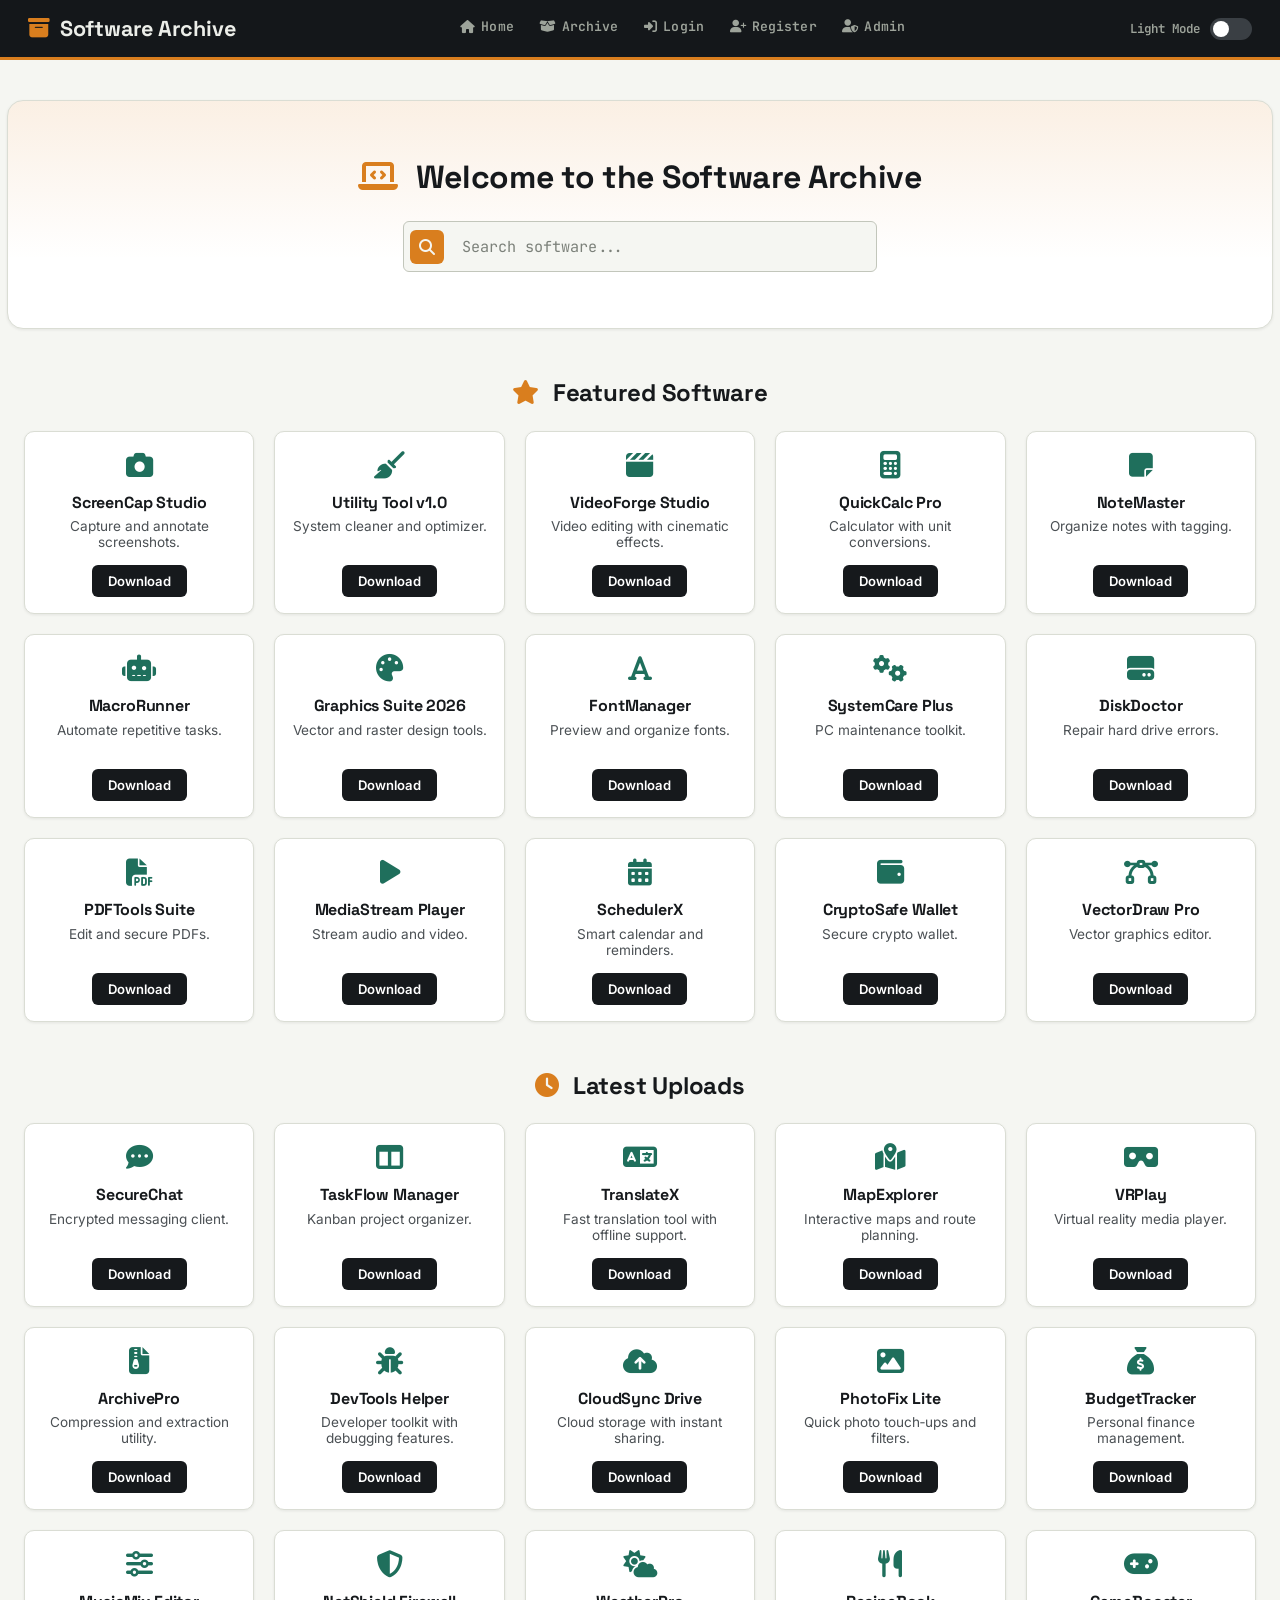
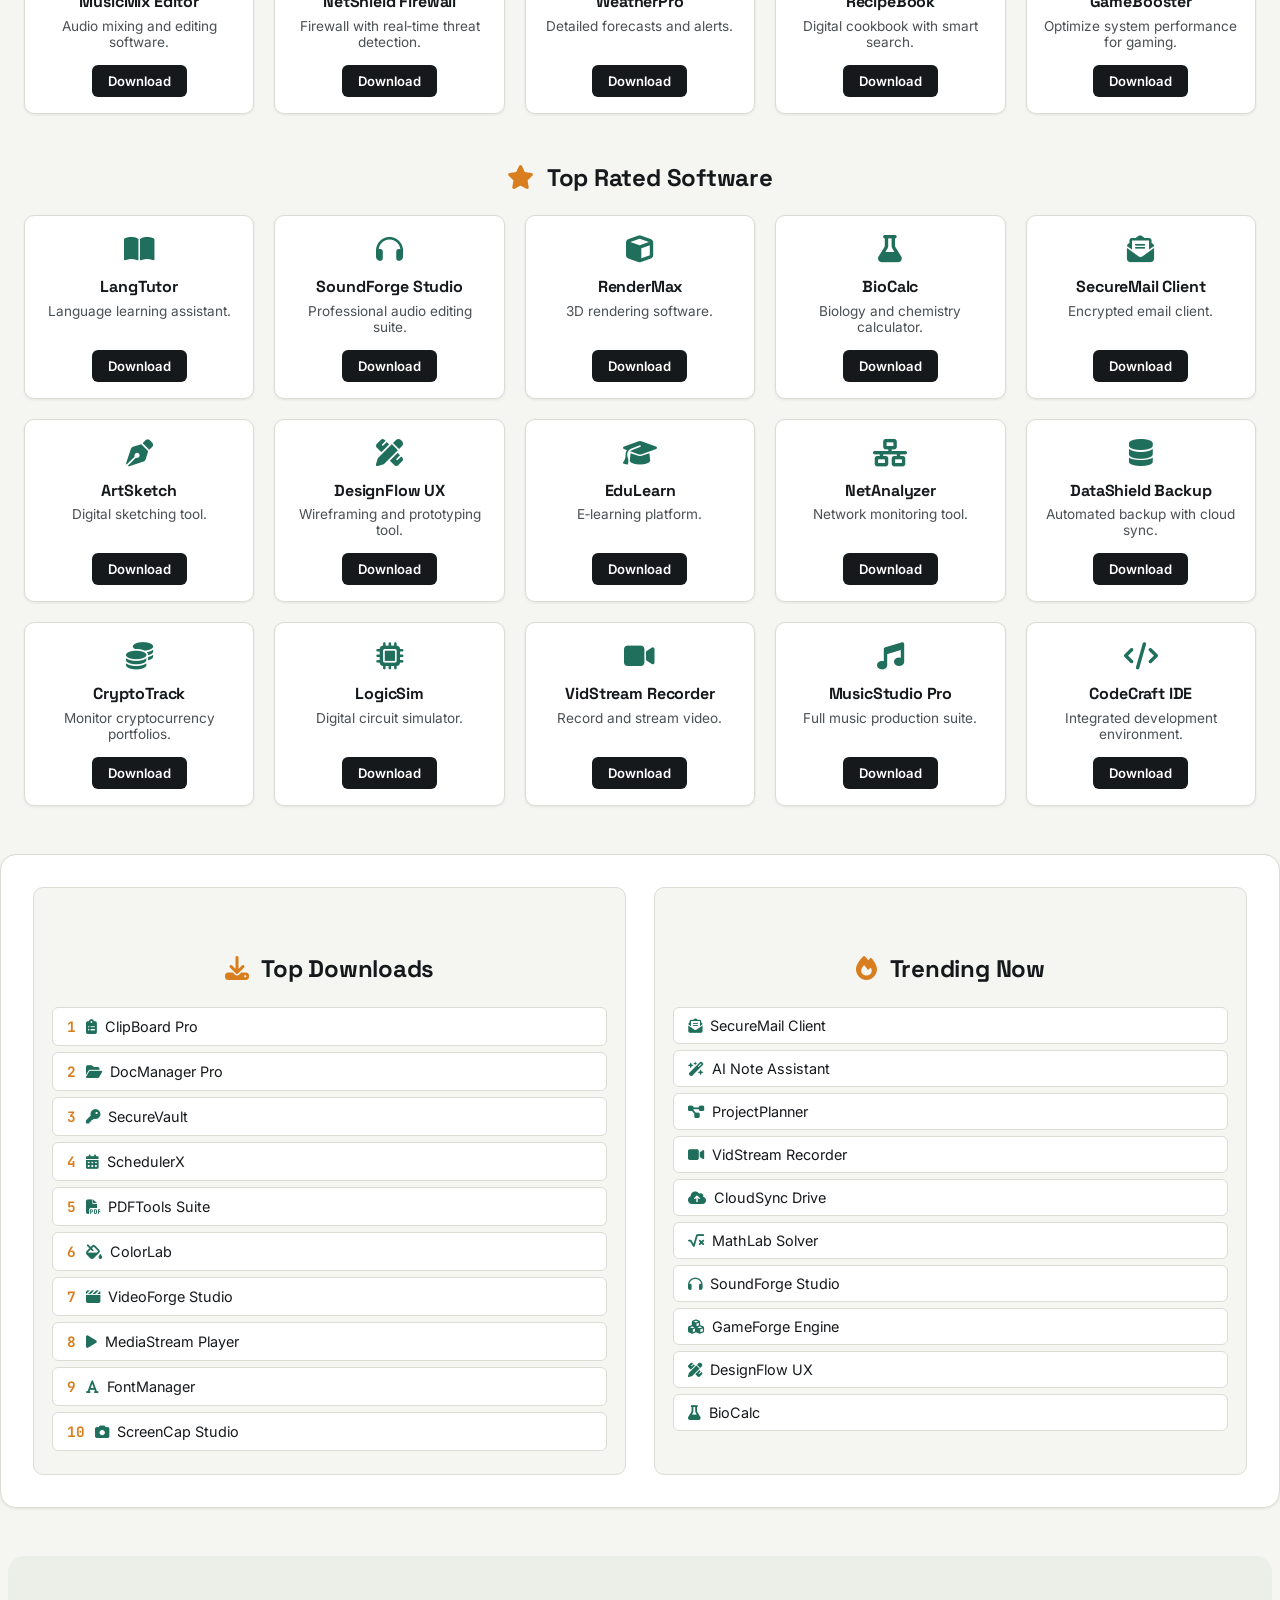
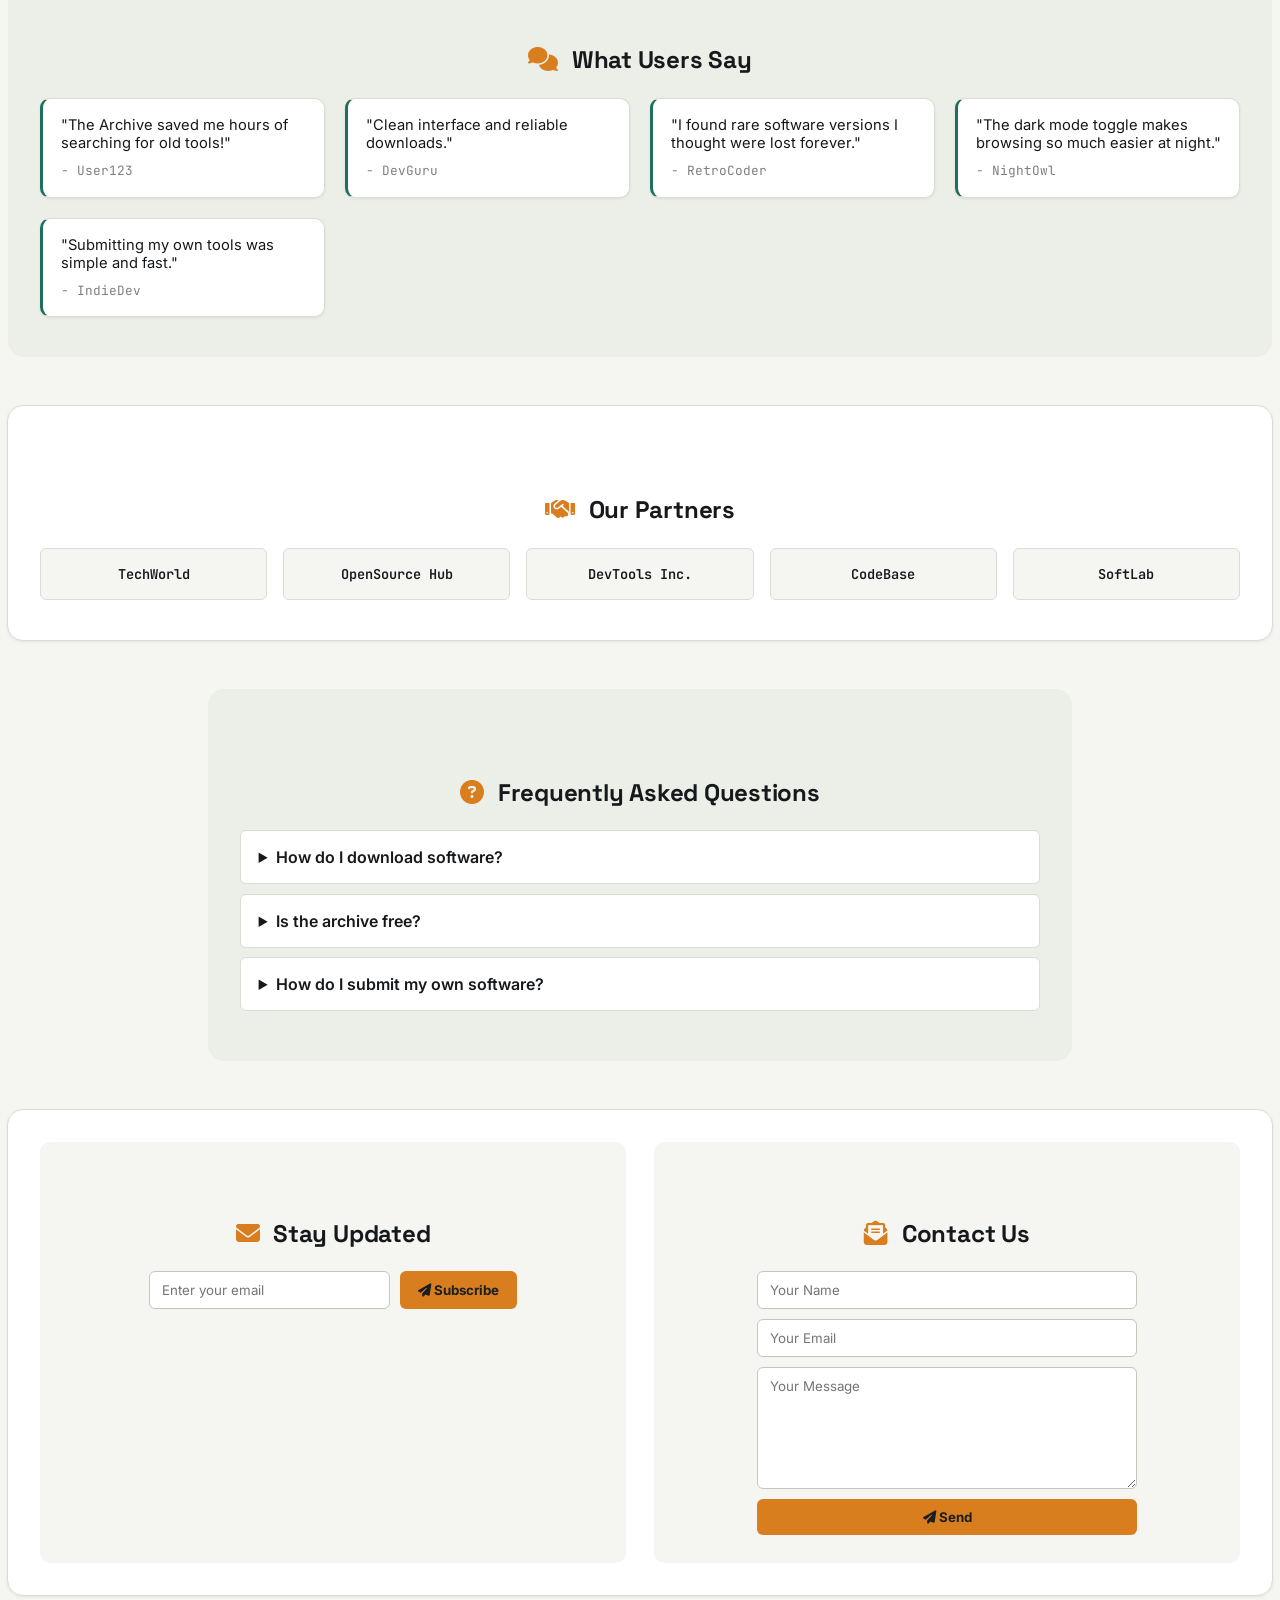
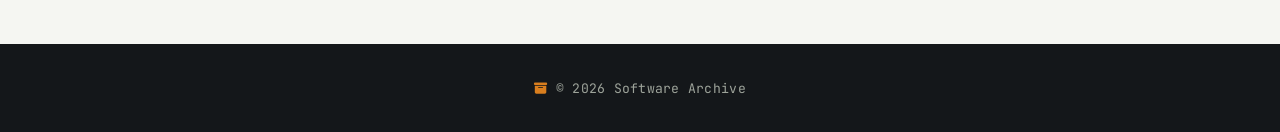
==== commit aac376f4: "update" ====
--- a/index.html
+++ b/index.html
@@ -1,576 +1,156 @@
 <!DOCTYPE html>
 <html lang="en">
 <head>
-<meta charset="UTF-8">
-<meta name="viewport" content="width=device-width, initial-scale=1.0">
-<title>Aura — Managed IT Support That Watches Your Back</title>
-<meta name="description" content="Aura is a managed IT support company offering 24/7 monitoring, cybersecurity, cloud infrastructure, and helpdesk support for growing businesses.">
-<link rel="preconnect" href="https://fonts.googleapis.com">
-<link rel="preconnect" href="https://fonts.gstatic.com" crossorigin>
-<link href="https://fonts.googleapis.com/css2?family=Space+Grotesk:wght@500;600;700&family=Inter:wght@400;500;600&family=IBM+Plex+Mono:wght@400;500;600;700&display=swap" rel="stylesheet">
-<link rel="stylesheet" href="styles.css">
+  <meta charset="UTF-8">
+  <meta name="viewport" content="width=device-width, initial-scale=1.0">
+  <title>Software Archive</title>
+  <link rel="stylesheet" href="index.css">
+  <link rel="preconnect" href="https://fonts.googleapis.com">
+  <link rel="preconnect" href="https://fonts.gstatic.com" crossorigin>
+  <link href="https://fonts.googleapis.com/css2?family=Space+Grotesk:wght@500;600;700&family=Inter:wght@400;500;600&family=JetBrains+Mono:wght@500;600;700&display=swap" rel="stylesheet">
+  <link rel="stylesheet" href="https://cdnjs.cloudflare.com/ajax/libs/font-awesome/6.5.0/css/all.min.css">
 </head>
 <body>
+<header>
+  <h1><i class="fas fa-archive"></i> Software Archive</h1>
+  <div class="menu-toggle">☰</div>
+  <nav>
+    <a href="index.html"><i class="fas fa-home"></i> Home</a>
+    <a href="archive.html"><i class="fas fa-box-open"></i> Archive</a>
+    <a href="account.html"><i class="fas fa-sign-in-alt"></i> Login</a>
+    <a href="account.html#register"><i class="fas fa-user-plus"></i> Register</a>
+    <a href="admin.html"><i class="fas fa-user-shield"></i> Admin</a>
+  </nav>
 
-<!-- ============================= NAV ============================= -->
-<header class="nav" id="siteNav">
-  <div class="wrap">
-    <a href="#top" class="logo"><span class="logo-dot"></span>Aura</a>
-
-    <nav class="nav-links" id="navLinks">
-      <a href="#services" data-nav-link>Services</a>
-      <a href="#process" data-nav-link>How it works</a>
-      <a href="#why" data-nav-link>Why Aura</a>
-      <a href="#testimonials" data-nav-link>Testimonials</a>
-      <a href="#pricing" data-nav-link>Pricing</a>
-      <a href="#contact" data-nav-link>Contact</a>
-    </nav>
-
-    <div class="nav-cta">
-      <a href="#contact" class="btn btn-ghost">Sign in</a>
-      <a href="#signup" class="btn btn-primary">Get support</a>
-      <button class="nav-toggle" id="navToggle" aria-label="Toggle menu" aria-expanded="false">
-        <svg viewBox="0 0 24 24" fill="none" stroke="currentColor" stroke-width="2" stroke-linecap="round"><line x1="4" y1="7" x2="20" y2="7"/><line x1="4" y1="12" x2="20" y2="12"/><line x1="4" y1="17" x2="20" y2="17"/></svg>
-      </button>
-    </div>
+  <!-- Theme Toggle -->
+  <div class="theme-toggle">
+    <label class="switch">
+      <input type="checkbox" id="theme-toggle">
+      <span class="slider"></span>
+    </label>
+    <span id="theme-label">Light Mode</span>
   </div>
 </header>
 
-<main id="top">
 
-  <!-- ============================= HERO ============================= -->
-  <section class="hero">
-    <span class="glow glow-violet" id="heroGlowV" aria-hidden="true"></span>
-    <span class="glow glow-teal" aria-hidden="true"></span>
-    <div class="wrap">
-      <div class="hero-grid">
-        <div>
-          <p class="eyebrow">Managed IT support · 24/7/365</p>
-          <h1>The calm before the outage <em>never happens.</em></h1>
-          <p class="hero-sub">Aura keeps your systems monitored, secured, and running — so your team never has to think about IT again. Real engineers, not a ticket queue.</p>
-          <div class="hero-actions">
-            <a href="#signup" class="btn btn-primary">
-              Get a free IT assessment
-              <svg width="16" height="16" viewBox="0 0 24 24" fill="none" stroke="currentColor" stroke-width="2.4" stroke-linecap="round"><line x1="5" y1="12" x2="19" y2="12"/><polyline points="12 5 19 12 12 19"/></svg>
-            </a>
-            <a href="#process" class="btn btn-ghost">See how it works</a>
-          </div>
-        </div>
+  <main>
+    <!-- Hero -->
+    <section class="hero">
+      <h2><i class="fas fa-laptop-code"></i> Welcome to the Software Archive</h2>
+      <div class="search-container">
+        <i class="fas fa-search" id="hero-search-btn"></i>
+        <input type="text" id="hero-search-input" placeholder="Search software...">
+      </div>
+    </section>
 
-        <div class="hero-panel reveal">
-          <div class="hero-panel-head">
-            <span>AURA · LIVE STATUS</span>
-            <span class="live">All systems normal</span>
-          </div>
-          <div class="stat-grid">
-            <div class="stat">
-              <div class="stat-num" id="statSystems">0</div>
-              <div class="stat-label">Endpoints monitored right now</div>
-            </div>
-            <div class="stat">
-              <div class="stat-num" id="statResponse">—</div>
-              <div class="stat-label">Average response time today</div>
-            </div>
-            <div class="stat">
-              <div class="stat-num" id="statUptime">0<span class="unit">%</span></div>
-              <div class="stat-label">Uptime delivered, trailing 12mo</div>
-            </div>
-            <div class="stat">
-              <div class="stat-num" id="statThreats">0</div>
-              <div class="stat-label">Threats blocked today</div>
-            </div>
-          </div>
-          <div class="hero-waveform" aria-hidden="true">
-            <svg viewBox="0 0 560 44" preserveAspectRatio="none">
-              <path class="wave-path" d="M0,22 L60,22 L78,6 L96,38 L114,22 L160,22 L178,10 L196,34 L214,22 L280,22 L298,4 L316,40 L334,22 L400,22 L418,14 L436,30 L454,22 L560,22" />
-            </svg>
-          </div>
-        </div>
+    <!-- Featured -->
+    <section id="featured" class="featured">
+      <h2><i class="fas fa-star"></i> Featured Software</h2>
+      <div class="featured-grid" id="featured-grid"></div>
+    </section>
+
+    <!-- Latest Uploads -->
+    <section id="latest" class="latest">
+      <h2><i class="fas fa-clock"></i> Latest Uploads</h2>
+      <div class="latest-grid" id="latest-grid"></div>
+    </section>
+
+    <!-- Top Rated -->
+    <section id="top-rated" class="top-rated">
+      <h2><i class="fas fa-star"></i> Top Rated Software</h2>
+      <div class="top-rated-grid" id="top-rated-grid"></div>
+    </section>
+
+    <!-- Top Downloads + Trending Side by Side -->
+    <section class="downloads-trending">
+      <div class="top-downloads">
+        <h2><i class="fas fa-download"></i> Top Downloads</h2>
+        <ol id="downloads-list"></ol>
       </div>
-    </div>
-  </section>
+      <div class="trending">
+        <h2><i class="fas fa-fire"></i> Trending Now</h2>
+        <ul id="trending-list"></ul>
+      </div>
+    </section>
 
-  <!-- ============================= TRUST BAR ============================= -->
-  <section class="trustbar">
-    <div class="wrap trustbar-inner">
-      <span class="trustbar-label">Trusted by the back office at</span>
-      <div class="trustbar-logos">
-        <span>NORTHFIELD LOGISTICS</span>
-        <span>KESSLER &amp; VANCE</span>
-        <span>MARROW STUDIO</span>
-        <span>BLOOMFIELD RETAIL GRP.</span>
-        <span>PINECREST HEALTH PTRS.</span>
-        <span>SOLACE ROBOTICS</span>
+  <!-- Testimonials -->
+<section class="testimonials">
+  <h2><i class="fas fa-comments"></i> What Users Say</h2>
+  <div class="testimonial-grid">
+    <blockquote>
+      <p>"The Archive saved me hours of searching for old tools!"</p>
+      <footer>- User123</footer>
+    </blockquote>
+
+    <blockquote>
+      <p>"Clean interface and reliable downloads."</p>
+      <footer>- DevGuru</footer>
+    </blockquote>
+
+    <blockquote>
+      <p>"I found rare software versions I thought were lost forever."</p>
+      <footer>- RetroCoder</footer>
+    </blockquote>
+
+    <blockquote>
+      <p>"The dark mode toggle makes browsing so much easier at night."</p>
+      <footer>- NightOwl</footer>
+    </blockquote>
+
+    <blockquote>
+      <p>"Submitting my own tools was simple and fast."</p>
+      <footer>- IndieDev</footer>
+    </blockquote>
+  </div>
+</section>
+
+    <!-- Partners -->
+    <section class="partners">
+      <h2><i class="fas fa-handshake"></i> Our Partners</h2>
+      <div class="partner-grid">
+        <div class="partner-card">TechWorld</div>
+        <div class="partner-card">OpenSource Hub</div>
+        <div class="partner-card">DevTools Inc.</div>
+        <div class="partner-card">CodeBase</div>
+        <div class="partner-card">SoftLab</div>
       </div>
-    </div>
-  </section>
+    </section>
 
-  <!-- ============================= SERVICES ============================= -->
-  <section class="section" id="services">
-    <div class="wrap">
-      <div class="section-head reveal">
-        <p class="eyebrow">What we handle</p>
-        <h2>Every layer of your IT stack, covered.</h2>
-        <p>From the helpdesk ticket to the disaster recovery plan you hope you never need — one team, one number to call.</p>
+    <!-- FAQ -->
+    <section class="faq">
+      <h2><i class="fas fa-question-circle"></i> Frequently Asked Questions</h2>
+      <details><summary>How do I download software?</summary><p>Click the download button on any software card.</p></details>
+      <details><summary>Is the archive free?</summary><p>Yes, all downloads are free to access.</p></details>
+      <details><summary>How do I submit my own software?</summary><p>Register an account and use the submission form.</p></details>
+    </section>
+
+    <!-- Newsletter + Contact Side by Side -->
+    <section class="newsletter-contact">
+      <div class="newsletter">
+        <h2><i class="fas fa-envelope"></i> Stay Updated</h2>
+        <form>
+          <input type="email" placeholder="Enter your email">
+          <button type="submit"><i class="fas fa-paper-plane"></i> Subscribe</button>
+        </form>
       </div>
 
-      <div class="services-grid">
+      <div class="contact">
+        <h2><i class="fas fa-envelope-open-text"></i> Contact Us</h2>
+        <form>
+          <input type="text" placeholder="Your Name">
+          <input type="email" placeholder="Your Email">
+          <textarea placeholder="Your Message"></textarea>
+          <button type="submit"><i class="fas fa-paper-plane"></i> Send</button>
+        </form>
+      </div>
+    </section>
+  </main>
 
-        <article class="service-card reveal">
-          <div class="service-icon"><svg viewBox="0 0 24 24" fill="none" stroke="currentColor" stroke-width="1.8" stroke-linecap="round" stroke-linejoin="round"><rect x="3" y="4" width="18" height="13" rx="2"/><line x1="8" y1="21" x2="16" y2="21"/><line x1="12" y1="17" x2="12" y2="21"/></svg></div>
-          <h3>Managed IT Support</h3>
-          <p>Round-the-clock monitoring and helpdesk for your whole stack, with real people who know your setup by name.</p>
-        </article>
+  <footer>
+    <p><i class="fas fa-archive"></i> © 2026 Software Archive</p>
+  </footer>
 
-        <article class="service-card reveal">
-          <div class="service-icon"><svg viewBox="0 0 24 24" fill="none" stroke="currentColor" stroke-width="1.8" stroke-linecap="round" stroke-linejoin="round"><path d="M12 3l8 4v5c0 5-3.4 8.4-8 9-4.6-.6-8-4-8-9V7l8-4z"/><path d="M9 12l2 2 4-4"/></svg></div>
-          <h3>Cybersecurity &amp; Threat Monitoring</h3>
-          <p>Active threat detection, endpoint protection, and incident response before small issues become headlines.</p>
-        </article>
-
-        <article class="service-card reveal">
-          <div class="service-icon"><svg viewBox="0 0 24 24" fill="none" stroke="currentColor" stroke-width="1.8" stroke-linecap="round" stroke-linejoin="round"><path d="M7 18a4 4 0 01-.6-7.96A5.5 5.5 0 0117 8.5a4.5 4.5 0 01-.5 9H7z"/></svg></div>
-          <h3>Cloud Infrastructure</h3>
-          <p>Migration, architecture, and ongoing management across AWS, Azure, and Google Cloud.</p>
-        </article>
-
-        <article class="service-card reveal">
-          <div class="service-icon"><svg viewBox="0 0 24 24" fill="none" stroke="currentColor" stroke-width="1.8" stroke-linecap="round" stroke-linejoin="round"><circle cx="12" cy="12" r="2.4"/><path d="M4.9 4.9l3 3M19.1 4.9l-3 3M4.9 19.1l3-3M19.1 19.1l-3-3"/></svg></div>
-          <h3>Network Design &amp; Maintenance</h3>
-          <p>Wired, wireless, and everything between — built to stay up and scale with your headcount.</p>
-        </article>
-
-        <article class="service-card reveal">
-          <div class="service-icon"><svg viewBox="0 0 24 24" fill="none" stroke="currentColor" stroke-width="1.8" stroke-linecap="round" stroke-linejoin="round"><path d="M3 7v10l9 4 9-4V7l-9-4-9 4z"/><path d="M3 7l9 4 9-4M12 11v10"/></svg></div>
-          <h3>Backup &amp; Disaster Recovery</h3>
-          <p>Automated backups and tested recovery plans, so a bad day never turns into a bad year.</p>
-        </article>
-
-        <article class="service-card reveal">
-          <div class="service-icon"><svg viewBox="0 0 24 24" fill="none" stroke="currentColor" stroke-width="1.8" stroke-linecap="round" stroke-linejoin="round"><rect x="4" y="2" width="10" height="16" rx="2"/><rect x="16" y="7" width="4" height="11" rx="1"/><line x1="7" y1="15" x2="11" y2="15"/></svg></div>
-          <h3>Device &amp; Endpoint Management</h3>
-          <p>Provisioning, patching, and securing every laptop, phone, and server your team touches.</p>
-        </article>
-
-        <article class="service-card reveal">
-          <div class="service-icon"><svg viewBox="0 0 24 24" fill="none" stroke="currentColor" stroke-width="1.8" stroke-linecap="round" stroke-linejoin="round"><path d="M3 17l6-6 4 4 8-8"/><path d="M15 6h6v6"/></svg></div>
-          <h3>IT Consulting &amp; Strategy</h3>
-          <p>A technology roadmap tied to your business goals, not just your open ticket queue.</p>
-        </article>
-
-        <article class="service-card reveal">
-          <div class="service-icon"><svg viewBox="0 0 24 24" fill="none" stroke="currentColor" stroke-width="1.8" stroke-linecap="round" stroke-linejoin="round"><path d="M12 2l7 3v6c0 5-3 8.5-7 11-4-2.5-7-6-7-11V5l7-3z"/><line x1="12" y1="8" x2="12" y2="13"/><circle cx="12" cy="16" r=".6" fill="currentColor" stroke="none"/></svg></div>
-          <h3>Compliance &amp; Risk Assessment</h3>
-          <p>HIPAA, SOC&nbsp;2, and PCI-DSS — audits and controls handled without slowing your team down.</p>
-        </article>
-
-      </div>
-    </div>
-  </section>
-
-  <hr class="section-divider">
-
-  <!-- ============================= PROCESS ============================= -->
-  <section class="section process" id="process">
-    <div class="wrap">
-      <div class="section-head reveal">
-        <p class="eyebrow">Onboarding</p>
-        <h2>From first call to full coverage in four steps.</h2>
-        <p>No lengthy contracts to decode and no mystery downtime — here's exactly what happens after you reach out.</p>
-      </div>
-
-      <div class="process-row">
-        <div class="process-step reveal">
-          <div class="process-num">01</div>
-          <h3>Assess</h3>
-          <p>We audit your current systems, risks, and pain points — free, with no obligation to sign anything.</p>
-        </div>
-        <div class="process-step reveal">
-          <div class="process-num">02</div>
-          <h3>Onboard</h3>
-          <p>We map your infrastructure and get monitoring fully live within 48 hours of your kickoff call.</p>
-        </div>
-        <div class="process-step reveal">
-          <div class="process-num">03</div>
-          <h3>Support</h3>
-          <p>Your team gets a direct line to real engineers who already know your environment, day or night.</p>
-        </div>
-        <div class="process-step reveal">
-          <div class="process-num">04</div>
-          <h3>Evolve</h3>
-          <p>Quarterly strategy reviews keep your stack ahead of what's next instead of catching up to it.</p>
-        </div>
-      </div>
-    </div>
-  </section>
-
-  <!-- ============================= WHY AURA ============================= -->
-  <section class="section why" id="why">
-    <div class="wrap">
-      <div class="why-grid">
-        <div class="reveal">
-          <p class="eyebrow">Why teams switch to Aura</p>
-          <h2>IT support that doesn't disappear after business hours.</h2>
-          <div class="why-list">
-            <div class="why-item">
-              <svg viewBox="0 0 24 24" fill="none" stroke="currentColor" stroke-width="2" stroke-linecap="round" stroke-linejoin="round"><polyline points="20 6 9 17 4 12"/></svg>
-              <p><strong>No overnight outsourcing.</strong> Every engineer on your account is in-house and trained on your specific setup.</p>
-            </div>
-            <div class="why-item">
-              <svg viewBox="0 0 24 24" fill="none" stroke="currentColor" stroke-width="2" stroke-linecap="round" stroke-linejoin="round"><polyline points="20 6 9 17 4 12"/></svg>
-              <p><strong>Flat, predictable pricing.</strong> Per-user plans with no surprise invoices after a bad week.</p>
-            </div>
-            <div class="why-item">
-              <svg viewBox="0 0 24 24" fill="none" stroke="currentColor" stroke-width="2" stroke-linecap="round" stroke-linejoin="round"><polyline points="20 6 9 17 4 12"/></svg>
-              <p><strong>Security built in, not bolted on.</strong> Threat monitoring ships standard across every plan we offer.</p>
-            </div>
-            <div class="why-item">
-              <svg viewBox="0 0 24 24" fill="none" stroke="currentColor" stroke-width="2" stroke-linecap="round" stroke-linejoin="round"><polyline points="20 6 9 17 4 12"/></svg>
-              <p><strong>You keep a human relationship.</strong> A named account engineer, not a rotating cast of strangers.</p>
-            </div>
-          </div>
-        </div>
-
-        <div class="metric-grid reveal">
-          <div class="metric-card">
-            <div class="metric-num">8 min</div>
-            <div class="metric-label">Average first response time, day or night</div>
-          </div>
-          <div class="metric-card">
-            <div class="metric-num">99.98%</div>
-            <div class="metric-label">Average client uptime across all plans</div>
-          </div>
-          <div class="metric-card">
-            <div class="metric-num">140+</div>
-            <div class="metric-label">Businesses supported across finance, health, legal &amp; retail</div>
-          </div>
-          <div class="metric-card">
-            <div class="metric-num">24/7</div>
-            <div class="metric-label">Live coverage — no after-hours voicemail queue</div>
-          </div>
-        </div>
-      </div>
-    </div>
-  </section>
-
-  <!-- ============================= TESTIMONIALS ============================= -->
-  <section class="section" id="testimonials">
-    <div class="wrap">
-      <div class="section-head center reveal" style="margin-left:auto;margin-right:auto;">
-        <p class="eyebrow" style="justify-content:center;">Client stories</p>
-        <h2>What it's like once we're on the other end of the line.</h2>
-      </div>
-
-      <div class="testimonial-wrap reveal">
-        <div class="testimonial-viewport">
-          <div class="testimonial-track" id="testimonialTrack">
-
-            <div class="testimonial-card">
-              <div class="testimonial-inner">
-                <p class="testimonial-quote">"We used to dread Monday mornings after a weekend outage. We haven't had one in two years."</p>
-                <p class="testimonial-person"><strong>Priya Nandan</strong> — Operations Director, Northfield Logistics</p>
-              </div>
-            </div>
-
-            <div class="testimonial-card">
-              <div class="testimonial-inner">
-                <p class="testimonial-quote">"Aura found a vulnerability our last provider missed for three years straight. That one call paid for the whole contract."</p>
-                <p class="testimonial-person"><strong>Marcus Webb</strong> — CTO, Kessler &amp; Vance LLP</p>
-              </div>
-            </div>
-
-            <div class="testimonial-card">
-              <div class="testimonial-inner">
-                <p class="testimonial-quote">"Response time isn't a marketing line for them — it's genuinely under ten minutes, every single time we've called."</p>
-                <p class="testimonial-person"><strong>Dana Ferreira</strong> — Office Manager, Bloomfield Retail Group</p>
-              </div>
-            </div>
-
-            <div class="testimonial-card">
-              <div class="testimonial-inner">
-                <p class="testimonial-quote">"They talk to my staff like people, not ticket numbers. That's rarer than it should be in this industry."</p>
-                <p class="testimonial-person"><strong>Tomas Reyes</strong> — Founder, Marrow Studio</p>
-              </div>
-            </div>
-
-          </div>
-        </div>
-
-        <div class="testimonial-controls">
-          <button class="t-arrow" id="tPrev" aria-label="Previous testimonial">
-            <svg viewBox="0 0 24 24" fill="none" stroke="currentColor" stroke-width="2.4" stroke-linecap="round"><polyline points="15 18 9 12 15 6"/></svg>
-          </button>
-          <div class="t-dots" id="tDots"></div>
-          <button class="t-arrow" id="tNext" aria-label="Next testimonial">
-            <svg viewBox="0 0 24 24" fill="none" stroke="currentColor" stroke-width="2.4" stroke-linecap="round"><polyline points="9 18 15 12 9 6"/></svg>
-          </button>
-        </div>
-      </div>
-    </div>
-  </section>
-
-  <hr class="section-divider">
-
-  <!-- ============================= PRICING ============================= -->
-  <section class="section" id="pricing">
-    <div class="wrap">
-      <div class="section-head center reveal" style="margin-left:auto;margin-right:auto;">
-        <p class="eyebrow" style="justify-content:center;">Plans</p>
-        <h2>Straightforward pricing, per user, per month.</h2>
-        <p style="margin-left:auto;margin-right:auto;">Every plan includes threat monitoring and patching. Upgrade whenever your team outgrows the coverage.</p>
-      </div>
-
-      <div style="text-align:center;">
-        <div class="pricing-toggle reveal" id="pricingToggle">
-          <button type="button" class="is-active" data-cycle="monthly">Monthly</button>
-          <button type="button" data-cycle="annual">Annual <span class="save-badge">save ~17%</span></button>
-        </div>
-      </div>
-
-      <div class="pricing-grid reveal">
-
-        <div class="plan-card">
-          <p class="plan-name">Starter</p>
-          <div class="plan-price"><span class="amount" data-monthly="39" data-annual="32">$39</span><span class="per">/ user / mo</span></div>
-          <p class="plan-desc">For teams up to 15 people who need the essentials handled reliably.</p>
-          <ul class="plan-features">
-            <li><svg viewBox="0 0 24 24" fill="none" stroke="currentColor" stroke-width="2.2" stroke-linecap="round" stroke-linejoin="round"><polyline points="20 6 9 17 4 12"/></svg>Business-hours helpdesk</li>
-            <li><svg viewBox="0 0 24 24" fill="none" stroke="currentColor" stroke-width="2.2" stroke-linecap="round" stroke-linejoin="round"><polyline points="20 6 9 17 4 12"/></svg>24/7 system monitoring</li>
-            <li><svg viewBox="0 0 24 24" fill="none" stroke="currentColor" stroke-width="2.2" stroke-linecap="round" stroke-linejoin="round"><polyline points="20 6 9 17 4 12"/></svg>Patch &amp; update management</li>
-            <li><svg viewBox="0 0 24 24" fill="none" stroke="currentColor" stroke-width="2.2" stroke-linecap="round" stroke-linejoin="round"><polyline points="20 6 9 17 4 12"/></svg>Email &amp; spam security</li>
-          </ul>
-          <a href="#signup" class="btn btn-ghost btn-block" data-plan="Starter">Choose Starter</a>
-        </div>
-
-        <div class="plan-card is-featured">
-          <span class="plan-badge">Most popular</span>
-          <p class="plan-name">Growth</p>
-          <div class="plan-price"><span class="amount" data-monthly="59" data-annual="49">$59</span><span class="per">/ user / mo</span></div>
-          <p class="plan-desc">For teams up to 75 people that need true around-the-clock coverage.</p>
-          <ul class="plan-features">
-            <li><svg viewBox="0 0 24 24" fill="none" stroke="currentColor" stroke-width="2.2" stroke-linecap="round" stroke-linejoin="round"><polyline points="20 6 9 17 4 12"/></svg>Everything in Starter</li>
-            <li><svg viewBox="0 0 24 24" fill="none" stroke="currentColor" stroke-width="2.2" stroke-linecap="round" stroke-linejoin="round"><polyline points="20 6 9 17 4 12"/></svg>24/7/365 live helpdesk</li>
-            <li><svg viewBox="0 0 24 24" fill="none" stroke="currentColor" stroke-width="2.2" stroke-linecap="round" stroke-linejoin="round"><polyline points="20 6 9 17 4 12"/></svg>Cybersecurity threat monitoring</li>
-            <li><svg viewBox="0 0 24 24" fill="none" stroke="currentColor" stroke-width="2.2" stroke-linecap="round" stroke-linejoin="round"><polyline points="20 6 9 17 4 12"/></svg>Cloud infrastructure management</li>
-            <li><svg viewBox="0 0 24 24" fill="none" stroke="currentColor" stroke-width="2.2" stroke-linecap="round" stroke-linejoin="round"><polyline points="20 6 9 17 4 12"/></svg>Quarterly strategy reviews</li>
-          </ul>
-          <a href="#signup" class="btn btn-primary btn-block" data-plan="Growth">Choose Growth</a>
-        </div>
-
-        <div class="plan-card">
-          <p class="plan-name">Enterprise</p>
-          <div class="plan-price"><span class="amount">Custom</span></div>
-          <p class="plan-desc">For 75+ people or complex, regulated environments.</p>
-          <ul class="plan-features">
-            <li><svg viewBox="0 0 24 24" fill="none" stroke="currentColor" stroke-width="2.2" stroke-linecap="round" stroke-linejoin="round"><polyline points="20 6 9 17 4 12"/></svg>Everything in Growth</li>
-            <li><svg viewBox="0 0 24 24" fill="none" stroke="currentColor" stroke-width="2.2" stroke-linecap="round" stroke-linejoin="round"><polyline points="20 6 9 17 4 12"/></svg>Dedicated account engineer</li>
-            <li><svg viewBox="0 0 24 24" fill="none" stroke="currentColor" stroke-width="2.2" stroke-linecap="round" stroke-linejoin="round"><polyline points="20 6 9 17 4 12"/></svg>Compliance &amp; audit support</li>
-            <li><svg viewBox="0 0 24 24" fill="none" stroke="currentColor" stroke-width="2.2" stroke-linecap="round" stroke-linejoin="round"><polyline points="20 6 9 17 4 12"/></svg>On-site visits &amp; custom SLA</li>
-          </ul>
-          <a href="#signup" class="btn btn-ghost btn-block" data-plan="Enterprise">Talk to sales</a>
-        </div>
-
-      </div>
-    </div>
-  </section>
-
-  <hr class="section-divider">
-
-  <!-- ============================= FAQ ============================= -->
-  <section class="section" id="faq">
-    <div class="wrap">
-      <div class="section-head center reveal" style="margin-left:auto;margin-right:auto;">
-        <p class="eyebrow" style="justify-content:center;">Questions</p>
-        <h2>Answers before you ask.</h2>
-      </div>
-
-      <div class="faq-list reveal">
-        <div class="faq-item is-open">
-          <button class="faq-q">How fast will someone actually respond when something breaks?
-            <span class="plus"></span>
-          </button>
-          <div class="faq-a"><p>Our average first response is under 8 minutes, around the clock. Critical outages are triaged immediately by an engineer already familiar with your environment — not a first-tier script reader.</p></div>
-        </div>
-        <div class="faq-item">
-          <button class="faq-q">Do you work with the software and vendors we already use?
-            <span class="plus"></span>
-          </button>
-          <div class="faq-a"><p>Yes. We integrate with your existing tools rather than forcing a rip-and-replace, and we'll flag anything in your current stack that's genuinely holding you back.</p></div>
-        </div>
-        <div class="faq-item">
-          <button class="faq-q">What actually happens during onboarding?
-            <span class="plus"></span>
-          </button>
-          <div class="faq-a"><p>We run a free infrastructure audit, map every device and system, and have full monitoring live within 48 hours — with zero downtime during the switch.</p></div>
-        </div>
-        <div class="faq-item">
-          <button class="faq-q">Can you support a hybrid or fully remote team?
-            <span class="plus"></span>
-          </button>
-          <div class="faq-a"><p>Absolutely. Most of our clients are hybrid or fully distributed — remote support, endpoint management, and secure access are core to every plan.</p></div>
-        </div>
-        <div class="faq-item">
-          <button class="faq-q">Is cybersecurity monitoring included, or an add-on?
-            <span class="plus"></span>
-          </button>
-          <div class="faq-a"><p>Included, standard, on every plan we offer — including Starter. We don't believe security should be an upsell.</p></div>
-        </div>
-        <div class="faq-item">
-          <button class="faq-q">What if we outgrow our current plan?
-            <span class="plus"></span>
-          </button>
-          <div class="faq-a"><p>You can move between plans at any time, effective your next billing cycle, and your account engineer stays the same throughout.</p></div>
-        </div>
-      </div>
-    </div>
-  </section>
-
-  <!-- ============================= SIGNUP / CONTACT ============================= -->
-  <section class="section signup" id="signup">
-    <span class="glow glow-violet" aria-hidden="true"></span>
-    <div class="wrap">
-      <div class="signup-grid">
-        <div class="signup-info reveal" id="contact">
-          <p class="eyebrow">Get started</p>
-          <h2>Let's get your systems watched.</h2>
-          <p>Tell us a little about your team and we'll follow up within one business day with a free assessment — no commitment required.</p>
-
-          <ul class="contact-list">
-            <li>
-              <svg viewBox="0 0 24 24" fill="none" stroke="currentColor" stroke-width="1.8" stroke-linecap="round" stroke-linejoin="round"><path d="M4 4h16v16H4z" opacity="0"/><path d="M22 6l-10 7L2 6"/><rect x="2" y="4" width="20" height="16" rx="2"/></svg>
-              <a href="mailto:hello@auraitsupport.com">hello@auraitsupport.com</a>
-            </li>
-            <li>
-              <svg viewBox="0 0 24 24" fill="none" stroke="currentColor" stroke-width="1.8" stroke-linecap="round" stroke-linejoin="round"><path d="M22 16.9v3a2 2 0 01-2.2 2 19.8 19.8 0 01-8.6-3.1 19.5 19.5 0 01-6-6 19.8 19.8 0 01-3.1-8.7A2 2 0 014.1 2h3a2 2 0 012 1.7c.1.9.3 1.8.6 2.7a2 2 0 01-.4 2.1L8 9.9a16 16 0 006 6l1.4-1.4a2 2 0 012.1-.4c.9.3 1.8.5 2.7.6a2 2 0 011.8 2.2z"/></svg>
-              <a href="tel:+18005550142">+1 (800) 555-0142</a>
-            </li>
-            <li>
-              <svg viewBox="0 0 24 24" fill="none" stroke="currentColor" stroke-width="1.8" stroke-linecap="round" stroke-linejoin="round"><path d="M21 10c0 6-9 12-9 12s-9-6-9-12a9 9 0 0118 0z"/><circle cx="12" cy="10" r="3"/></svg>
-              <span>412 Kestrel Ave, Suite 210, Austin, TX 78701</span>
-            </li>
-          </ul>
-        </div>
-
-        <div class="form-card reveal">
-          <form id="signupForm" novalidate>
-            <div class="form-row">
-              <div class="field">
-                <label for="fullName">Full name</label>
-                <input type="text" id="fullName" name="fullName" placeholder="Jordan Lee" required>
-                <p class="field-error">Please enter your name.</p>
-              </div>
-              <div class="field">
-                <label for="workEmail">Work email</label>
-                <input type="email" id="workEmail" name="workEmail" placeholder="jordan@company.com" required>
-                <p class="field-error">Please enter a valid email.</p>
-              </div>
-            </div>
-
-            <div class="form-row">
-              <div class="field">
-                <label for="company">Company name</label>
-                <input type="text" id="company" name="company" placeholder="Acme Inc." required>
-                <p class="field-error">Please enter your company name.</p>
-              </div>
-              <div class="field">
-                <label for="teamSize">Team size</label>
-                <select id="teamSize" name="teamSize" required>
-                  <option value="" disabled selected>Select one</option>
-                  <option>1–15 people</option>
-                  <option>16–75 people</option>
-                  <option>76–200 people</option>
-                  <option>200+ people</option>
-                </select>
-              </div>
-            </div>
-
-            <div class="field">
-              <label for="planInterest">Plan you're interested in</label>
-              <select id="planInterest" name="planInterest">
-                <option value="Not sure yet">Not sure yet</option>
-                <option value="Starter">Starter</option>
-                <option value="Growth">Growth</option>
-                <option value="Enterprise">Enterprise</option>
-              </select>
-            </div>
-
-            <div class="field">
-              <label for="message">What's going on with your IT right now?</label>
-              <textarea id="message" name="message" placeholder="Tell us about your current setup, pain points, or timeline..."></textarea>
-            </div>
-
-            <button type="submit" class="btn btn-primary btn-block" id="submitBtn">Request my free assessment</button>
-            <p class="form-note">No spam, no obligation. We reply within one business day.</p>
-          </form>
-        </div>
-      </div>
-    </div>
-  </section>
-
-</main>
-
-<!-- ============================= FOOTER ============================= -->
-<footer class="site-footer">
-  <div class="wrap">
-    <div class="footer-grid">
-      <div class="footer-brand">
-        <a href="#top" class="logo"><span class="logo-dot"></span>Aura</a>
-        <p>Managed IT support, cybersecurity, and cloud infrastructure for businesses that can't afford downtime.</p>
-        <div class="social-row">
-          <a href="#" aria-label="Aura on X"><svg viewBox="0 0 24 24" fill="currentColor"><path d="M18.9 2H22l-7.6 8.7L23 22h-6.9l-5.4-6.9L4.4 22H1.3l8.1-9.3L1 2h7l4.9 6.3L18.9 2Zm-1.2 18h1.9L7.4 4H5.4l12.3 16Z"/></svg></a>
-          <a href="#" aria-label="Aura on LinkedIn"><svg viewBox="0 0 24 24" fill="currentColor"><path d="M4.98 3.5A2.5 2.5 0 1 1 5 8.5a2.5 2.5 0 0 1-.02-5ZM3 9h4v12H3V9Zm7 0h3.8v1.7h.05c.53-1 1.83-2.05 3.77-2.05 4.03 0 4.78 2.65 4.78 6.1V21H18v-5.3c0-1.27-.02-2.9-1.77-2.9-1.77 0-2.04 1.38-2.04 2.8V21H10V9Z"/></svg></a>
-          <a href="#" aria-label="Aura on GitHub"><svg viewBox="0 0 24 24" fill="currentColor"><path d="M12 2a10 10 0 0 0-3.16 19.49c.5.09.68-.22.68-.48v-1.7c-2.78.6-3.37-1.34-3.37-1.34-.46-1.16-1.11-1.47-1.11-1.47-.9-.62.07-.6.07-.6 1 .07 1.53 1.03 1.53 1.03.89 1.52 2.34 1.08 2.91.83.09-.65.35-1.08.63-1.33-2.22-.25-4.56-1.11-4.56-4.95 0-1.1.39-1.99 1.03-2.69-.1-.25-.45-1.27.1-2.65 0 0 .84-.27 2.75 1.02a9.4 9.4 0 0 1 5 0c1.91-1.3 2.75-1.02 2.75-1.02.55 1.38.2 2.4.1 2.65.64.7 1.03 1.59 1.03 2.69 0 3.85-2.35 4.7-4.58 4.94.36.31.68.92.68 1.85v2.75c0 .27.18.58.69.48A10 10 0 0 0 12 2Z"/></svg></a>
-        </div>
-      </div>
-
-      <div class="footer-col">
-        <h4>Services</h4>
-        <ul>
-          <li><a href="#services">Managed IT Support</a></li>
-          <li><a href="#services">Cybersecurity</a></li>
-          <li><a href="#services">Cloud Infrastructure</a></li>
-          <li><a href="#services">Backup &amp; Recovery</a></li>
-        </ul>
-      </div>
-
-      <div class="footer-col">
-        <h4>Company</h4>
-        <ul>
-          <li><a href="#why">Why Aura</a></li>
-          <li><a href="#testimonials">Testimonials</a></li>
-          <li><a href="#pricing">Pricing</a></li>
-          <li><a href="#faq">FAQ</a></li>
-        </ul>
-      </div>
-
-      <div class="footer-col">
-        <h4>Stay in the loop</h4>
-        <p style="font-size:13.5px;color:var(--text-muted);margin:0 0 14px;">Monthly notes on uptime, security, and IT budgeting — no spam.</p>
-        <form class="newsletter-form" id="newsletterForm">
-          <input type="email" placeholder="you@company.com" aria-label="Email for newsletter" required>
-          <button type="submit">Join</button>
-        </form>
-        <p class="newsletter-msg" id="newsletterMsg"></p>
-      </div>
-    </div>
-
-    <div class="footer-bottom">
-      <span>&copy; <span id="year"></span> Aura IT Support, LLC. All rights reserved.</span>
-      <div class="footer-bottom-links">
-        <a href="#">Privacy Policy</a>
-        <a href="#">Terms of Service</a>
-        <a href="#contact">Contact</a>
-      </div>
-    </div>
-  </div>
-</footer>
-
-<!-- ============================= STATUS WIDGET ============================= -->
-<div class="status-widget" id="statusWidget">
-  <span class="dot"></span>
-  <span><strong>All systems operational</strong> · <span id="widgetUptime">99.98%</span> uptime</span>
-</div>
-
-<script src="script.js"></script>
+  <!-- Script -->
+  <script src="script.js"></script>
 </body>
 </html>
--- a/index.css
+++ b/index.css
@@ -0,0 +1,503 @@
+/* Design tokens: colors, fonts, spacing, shared across all pages */
+:root{
+  --bg:            #F5F6F2;
+  --surface:       #FFFFFF;
+  --surface-2:     #ECEEE8;
+  --border:        #DADDD4;
+  --border-strong: #C2C6BB;
+  --ink:           #16191C;
+  --ink-soft:      #4B5054;
+  --ink-faint:     #7C817A;
+
+  --accent:        #D97E1E;   /* amber */
+  --accent-ink:    #1B1F22;
+  --accent-soft:   rgba(217,126,30,0.12);
+  --accent-2:      #1F6F5C;   /* teal */
+  --accent-2-soft: rgba(31,111,92,0.12);
+  --danger:        #B8452E;
+  --danger-soft:   rgba(184,69,46,0.12);
+
+  --bar:           #14171A;   /* header bar, stays dark in both themes */
+  --bar-text:      #ECEEE9;
+  --bar-text-dim:  #9DA39A;
+
+  --font-display: "Space Grotesk", "Segoe UI", sans-serif;
+  --font-body:    "Inter", "Segoe UI", sans-serif;
+  --font-mono:    "JetBrains Mono", "Courier New", monospace;
+
+  --radius-sm: 6px;
+  --radius-md: 10px;
+  --radius-lg: 16px;
+  --shadow-sm: 0 1px 3px rgba(20,23,26,0.08);
+  --shadow-md: 0 10px 28px -12px rgba(20,23,26,0.28);
+  --ease: cubic-bezier(.2,.7,.3,1);
+}
+
+body.dark{
+  --bg:            #101214;
+  --surface:       #191C1F;
+  --surface-2:     #202327;
+  --border:        #2B2F33;
+  --border-strong: #3A3F44;
+  --ink:           #EDEFEA;
+  --ink-soft:      #B4B9B2;
+  --ink-faint:     #767C75;
+
+  --accent:        #E89A45;
+  --accent-soft:   rgba(232,154,69,0.16);
+  --accent-2:      #38A88C;
+  --accent-2-soft: rgba(56,168,140,0.16);
+  --danger:        #D8674B;
+  --danger-soft:   rgba(216,103,75,0.16);
+}
+/* Shared header, theme toggle, and footer styles used on every page */
+body{
+  font-family: var(--font-body);
+  margin: 0;
+  background: var(--bg);
+  color: var(--ink);
+  transition: background-color .3s var(--ease), color .3s var(--ease);
+  -webkit-font-smoothing: antialiased;
+}
+
+h1, h2, h3 { font-family: var(--font-display); letter-spacing: -0.01em; }
+
+/* Header stays dark regardless of the light/dark toggle */
+header{
+  display: flex;
+  justify-content: space-between;
+  align-items: center;
+  flex-wrap: wrap;
+  background: var(--bar);
+  color: var(--bar-text);
+  padding: 0.95rem 1.75rem;
+  border-bottom: 3px solid var(--accent);
+  position: sticky;
+  top: 0;
+  z-index: 50;
+}
+header h1{
+  margin: 0;
+  font-size: 1.35rem;
+  font-weight: 700;
+  display: flex;
+  align-items: center;
+  gap: 10px;
+  color: var(--bar-text);
+}
+header h1 i{ color: var(--accent); }
+
+header nav{
+  display: flex;
+  gap: 1.6rem;
+  font-family: var(--font-mono);
+  font-size: 0.82rem;
+}
+header nav a{
+  color: var(--bar-text-dim);
+  text-decoration: none;
+  font-weight: 600;
+  letter-spacing: .01em;
+  display: inline-flex;
+  align-items: center;
+  gap: 6px;
+  padding-bottom: 3px;
+  border-bottom: 2px solid transparent;
+  transition: color .2s var(--ease), border-color .2s var(--ease);
+}
+header nav a:hover{ color: var(--bar-text); border-color: var(--accent); }
+
+/* Theme Toggle */
+.theme-toggle{
+  display: flex;
+  flex-direction: row-reverse;
+  align-items: center;
+  gap: 10px;
+}
+#theme-label{
+  font-family: var(--font-mono);
+  font-size: 0.78rem;
+  font-weight: 600;
+  color: var(--bar-text-dim);
+}
+.switch{ position: relative; display: inline-block; width: 42px; height: 22px; }
+.switch input{ opacity: 0; width: 0; height: 0; }
+.slider{
+  position: absolute; cursor: pointer; inset: 0;
+  background: #3A3F44; transition: .3s var(--ease); border-radius: 22px;
+}
+.slider:before{
+  position: absolute; content: ""; height: 16px; width: 16px; left: 3px; bottom: 3px;
+  background: #fff; transition: .3s var(--ease); border-radius: 50%;
+}
+.switch input:checked + .slider{ background: var(--accent); }
+.switch input:checked + .slider:before{ transform: translateX(20px); }
+
+/* Hamburger */
+.menu-toggle{ display: none; }
+
+/* Buttons */
+button, .btn{
+  font-family: var(--font-body);
+  cursor: pointer;
+}
+
+/* Footer */
+footer{
+  background: var(--bar);
+  color: var(--bar-text-dim);
+  text-align: center;
+  padding: 1.4rem;
+  font-family: var(--font-mono);
+  font-size: 0.82rem;
+  letter-spacing: .02em;
+}
+footer i{ color: var(--accent); }
+
+/* Mobile header layout */
+@media (max-width: 768px){
+  header{
+    display: grid;
+    grid-template-columns: 1fr auto;
+    align-items: center;
+    row-gap: 0.6rem;
+  }
+  header h1{ font-size: 1.2rem; grid-column: 1; grid-row: 1 / span 2; }
+  .theme-toggle{ grid-column: 2; grid-row: 1; justify-self: end; }
+  .menu-toggle{
+    display: block;
+    grid-column: 2; grid-row: 2; justify-self: end;
+    cursor: pointer; font-size: 1.4rem; color: var(--bar-text);
+  }
+  header nav{
+    grid-column: 1 / -1;
+    display: none;
+    flex-direction: column;
+    gap: 12px;
+    width: 100%;
+    padding-top: 4px;
+  }
+  header nav.active{ display: flex; }
+}
+/* Hero */
+.hero{
+  padding: 3.5rem 2rem;
+  text-align: center;
+  background:
+    linear-gradient(180deg, var(--accent-soft), transparent 70%),
+    var(--surface);
+  border: 1px solid var(--border);
+  border-radius: var(--radius-lg);
+  margin: 2.5rem auto;
+  max-width: 1200px;
+  box-shadow: var(--shadow-sm);
+}
+.hero h2{
+  font-size: 2rem;
+  margin: 0 0 1.5rem;
+  font-weight: 700;
+}
+.hero h2 i{ color: var(--accent); margin-right: 10px; }
+
+/* Search bar */
+.search-container{
+  display: flex;
+  justify-content: center;
+  align-items: center;
+  gap: 10px;
+  max-width: 460px;
+  margin: 0 auto;
+  background: var(--bg);
+  border: 1px solid var(--border-strong);
+  border-radius: var(--radius-sm);
+  padding: 4px 6px;
+}
+.search-container input{
+  flex: 1;
+  padding: 10px 8px;
+  border: none;
+  background: transparent;
+  color: var(--ink);
+  font-family: var(--font-mono);
+  font-size: 0.95rem;
+}
+.search-container input:focus{ outline: none; }
+.search-container input::placeholder{ color: var(--ink-faint); }
+.search-container i{
+  font-size: 1rem;
+  color: var(--bg);
+  background: var(--accent);
+  cursor: pointer;
+  display: flex;
+  align-items: center;
+  justify-content: center;
+  width: 34px; height: 34px;
+  border-radius: var(--radius-sm);
+  flex: none;
+  transition: background .2s var(--ease);
+}
+.search-container i:hover{ background: var(--accent-2); }
+
+/* File cards */
+.file-card{
+  position: relative;
+  background: var(--surface);
+  border: 1px solid var(--border);
+  border-radius: var(--radius-md);
+  padding: 1.25rem 1rem 1rem;
+  text-align: center;
+  box-shadow: var(--shadow-sm);
+  overflow: hidden;
+  transition: transform .2s var(--ease), box-shadow .2s var(--ease), border-color .2s var(--ease);
+}
+.file-card::before{
+  content: "";
+  position: absolute; top: 0; left: 0; right: 0; height: 3px;
+  background: var(--accent);
+  transform: scaleX(0);
+  transform-origin: left;
+  transition: transform .25s var(--ease);
+}
+.file-card:hover{
+  transform: translateY(-3px);
+  box-shadow: var(--shadow-md);
+  border-color: var(--border-strong);
+}
+.file-card:hover::before{ transform: scaleX(1); }
+.file-card h3{
+  font-size: 1rem;
+  margin: 0.4rem 0 0.35rem;
+  color: var(--ink);
+}
+.file-card p{ font-size: 0.85rem; color: var(--ink-soft); margin: 0 0 0.9rem; min-height: 2.4em; }
+.file-card-icon{
+  display: block;
+  font-size: 1.7rem;
+  color: var(--accent-2);
+  margin-bottom: 0.4rem;
+}
+.file-card button{
+  background: var(--ink);
+  color: var(--surface);
+  border: none;
+  padding: 8px 16px;
+  border-radius: var(--radius-sm);
+  font-size: 0.82rem;
+  font-weight: 600;
+  transition: background .2s var(--ease);
+}
+.file-card button:hover{ background: var(--accent); color: var(--accent-ink); }
+
+/* Grids */
+.featured-grid, .latest-grid, .top-rated-grid{
+  display: grid;
+  grid-template-columns: repeat(5, 1fr);
+  gap: 1.25rem;
+  margin: 0 auto;
+  max-width: 1400px;
+  padding: 0 1.5rem;
+}
+
+/* Section Titles */
+section h2{
+  text-align: center;
+  margin: 3rem 0 1.4rem;
+  font-size: 1.5rem;
+  font-weight: 700;
+  color: var(--ink);
+}
+section h2 i{ margin-right: 8px; color: var(--accent); }
+
+/* Downloads + Trending */
+.downloads-trending{
+  display: grid;
+  grid-template-columns: 1fr 1fr;
+  gap: 1.75rem;
+  margin: 3rem auto;
+  max-width: 1400px;
+  background: var(--surface);
+  border: 1px solid var(--border);
+  border-radius: var(--radius-lg);
+  padding: 2rem;
+  box-shadow: var(--shadow-sm);
+}
+.top-downloads, .trending{
+  background: var(--bg);
+  border: 1px solid var(--border);
+  padding: 1.1rem;
+  border-radius: var(--radius-md);
+}
+.top-downloads ol, .trending ul{ list-style: none; padding: 0; margin: 0; counter-reset: rank; }
+.top-downloads li, .trending li{
+  position: relative;
+  background: var(--surface);
+  border: 1px solid var(--border);
+  margin: 6px 0;
+  padding: 9px 12px 9px 14px;
+  border-radius: var(--radius-sm);
+  text-align: left;
+  font-size: 0.9rem;
+  transition: background .2s var(--ease), transform .2s var(--ease), border-color .2s var(--ease);
+}
+.top-downloads li{ counter-increment: rank; }
+.top-downloads li::before{
+  content: counter(rank);
+  font-family: var(--font-mono);
+  font-weight: 700;
+  color: var(--accent);
+  margin-right: 10px;
+}
+.list-icon{ color: var(--accent-2); margin-right: 8px; }
+.top-downloads li:hover, .trending li:hover{
+  background: var(--accent-soft);
+  border-color: var(--accent);
+  transform: translateX(2px);
+}
+
+/* Testimonials */
+.testimonials{
+  padding: 2.5rem 2rem;
+  background: var(--surface-2);
+  text-align: center;
+  border-radius: var(--radius-lg);
+  margin: 3rem auto;
+  max-width: 1200px;
+}
+.testimonial-grid{
+  display: grid;
+  grid-template-columns: repeat(auto-fit, minmax(260px, 1fr));
+  gap: 1.25rem;
+  margin-top: 1.25rem;
+}
+.testimonial-grid blockquote{
+  background: var(--surface);
+  border: 1px solid var(--border);
+  border-left: 3px solid var(--accent-2);
+  padding: 1.1rem;
+  border-radius: var(--radius-md);
+  box-shadow: var(--shadow-sm);
+  text-align: left;
+  margin: 0;
+  font-size: 0.92rem;
+  color: var(--ink);
+}
+.testimonial-grid blockquote p{ margin: 0; }
+.testimonial-grid footer{
+  all: unset;
+  display: block;
+  font-family: var(--font-mono);
+  font-size: 0.8rem;
+  margin-top: 0.6rem;
+  color: var(--ink-faint);
+}
+
+/* Partners */
+.partners{
+  padding: 2.5rem 2rem;
+  background: var(--surface);
+  border: 1px solid var(--border);
+  text-align: center;
+  border-radius: var(--radius-lg);
+  margin: 3rem auto;
+  max-width: 1200px;
+  box-shadow: var(--shadow-sm);
+}
+.partner-grid{
+  display: grid;
+  grid-template-columns: repeat(auto-fit, minmax(160px, 1fr));
+  gap: 1rem;
+  margin-top: 1.25rem;
+}
+.partner-card{
+  background: var(--bg);
+  border: 1px solid var(--border);
+  padding: 1rem;
+  border-radius: var(--radius-sm);
+  font-family: var(--font-mono);
+  font-weight: 600;
+  font-size: 0.85rem;
+  text-align: center;
+  transition: transform .2s var(--ease), border-color .2s var(--ease);
+}
+.partner-card:hover{ transform: translateY(-2px); border-color: var(--accent-2); }
+
+/* FAQ */
+.faq{
+  padding: 2.5rem 2rem;
+  background: var(--surface-2);
+  border-radius: var(--radius-lg);
+  margin: 3rem auto;
+  max-width: 800px;
+}
+.faq details{
+  background: var(--surface);
+  border: 1px solid var(--border);
+  margin: 0.6rem auto;
+  padding: 1rem 1.1rem;
+  border-radius: var(--radius-sm);
+  transition: border-color .2s var(--ease);
+}
+.faq details:hover{ border-color: var(--accent-2); }
+.faq summary{ font-weight: 600; cursor: pointer; color: var(--ink); }
+.faq details p{ color: var(--ink-soft); margin: 0.6rem 0 0.1rem; font-size: 0.9rem; }
+
+/* Newsletter + Contact */
+.newsletter-contact{
+  display: grid;
+  grid-template-columns: 1fr 1fr;
+  gap: 1.75rem;
+  margin: 3rem auto;
+  max-width: 1200px;
+  background: var(--surface);
+  border: 1px solid var(--border);
+  border-radius: var(--radius-lg);
+  padding: 2rem;
+  box-shadow: var(--shadow-sm);
+}
+.newsletter, .contact{
+  background: var(--bg);
+  padding: 1.75rem;
+  border-radius: var(--radius-md);
+  text-align: center;
+}
+.newsletter form{ display: flex; justify-content: center; gap: 10px; flex-wrap: wrap; }
+.contact form{ display: flex; flex-direction: column; gap: 10px; max-width: 380px; margin: 0 auto; }
+.newsletter input, .contact input, .contact textarea{
+  padding: 10px 12px;
+  border: 1px solid var(--border-strong);
+  border-radius: var(--radius-sm);
+  background: var(--surface);
+  color: var(--ink);
+  font-family: var(--font-body);
+}
+.contact textarea{ min-height: 100px; resize: vertical; }
+.newsletter button, .contact button{
+  background: var(--accent);
+  color: var(--accent-ink);
+  padding: 10px 18px;
+  border: none;
+  border-radius: var(--radius-sm);
+  font-weight: 700;
+  transition: background .2s var(--ease);
+}
+.newsletter button:hover, .contact button:hover{ background: var(--accent-2); color: #fff; }
+
+/* Responsive */
+@media (max-width: 768px){
+  .hero{ padding: 2rem 1.25rem; margin: 1.5rem 1rem; }
+  .search-container{ width: 100%; max-width: 320px; }
+  .featured-grid, .latest-grid, .top-rated-grid{
+    grid-template-columns: repeat(auto-fit, minmax(130px, 1fr));
+    gap: 1rem;
+    padding: 0 1rem;
+  }
+  .file-card{ padding: 1rem 0.75rem; }
+  .file-card h3{ font-size: 0.95rem; }
+  .file-card-icon{ font-size: 1.5rem; }
+  .downloads-trending{ grid-template-columns: 1fr; margin: 2rem 1rem; padding: 1.5rem; }
+  .newsletter-contact{ grid-template-columns: 1fr; margin: 2rem 1rem; padding: 1.5rem; }
+  .newsletter form{ flex-direction: column; }
+  .newsletter input, .newsletter button{ width: 100%; }
+  .contact form{ max-width: 100%; }
+  .testimonials, .partners, .faq{ margin: 2rem 1rem; padding: 1.5rem; }
+}
